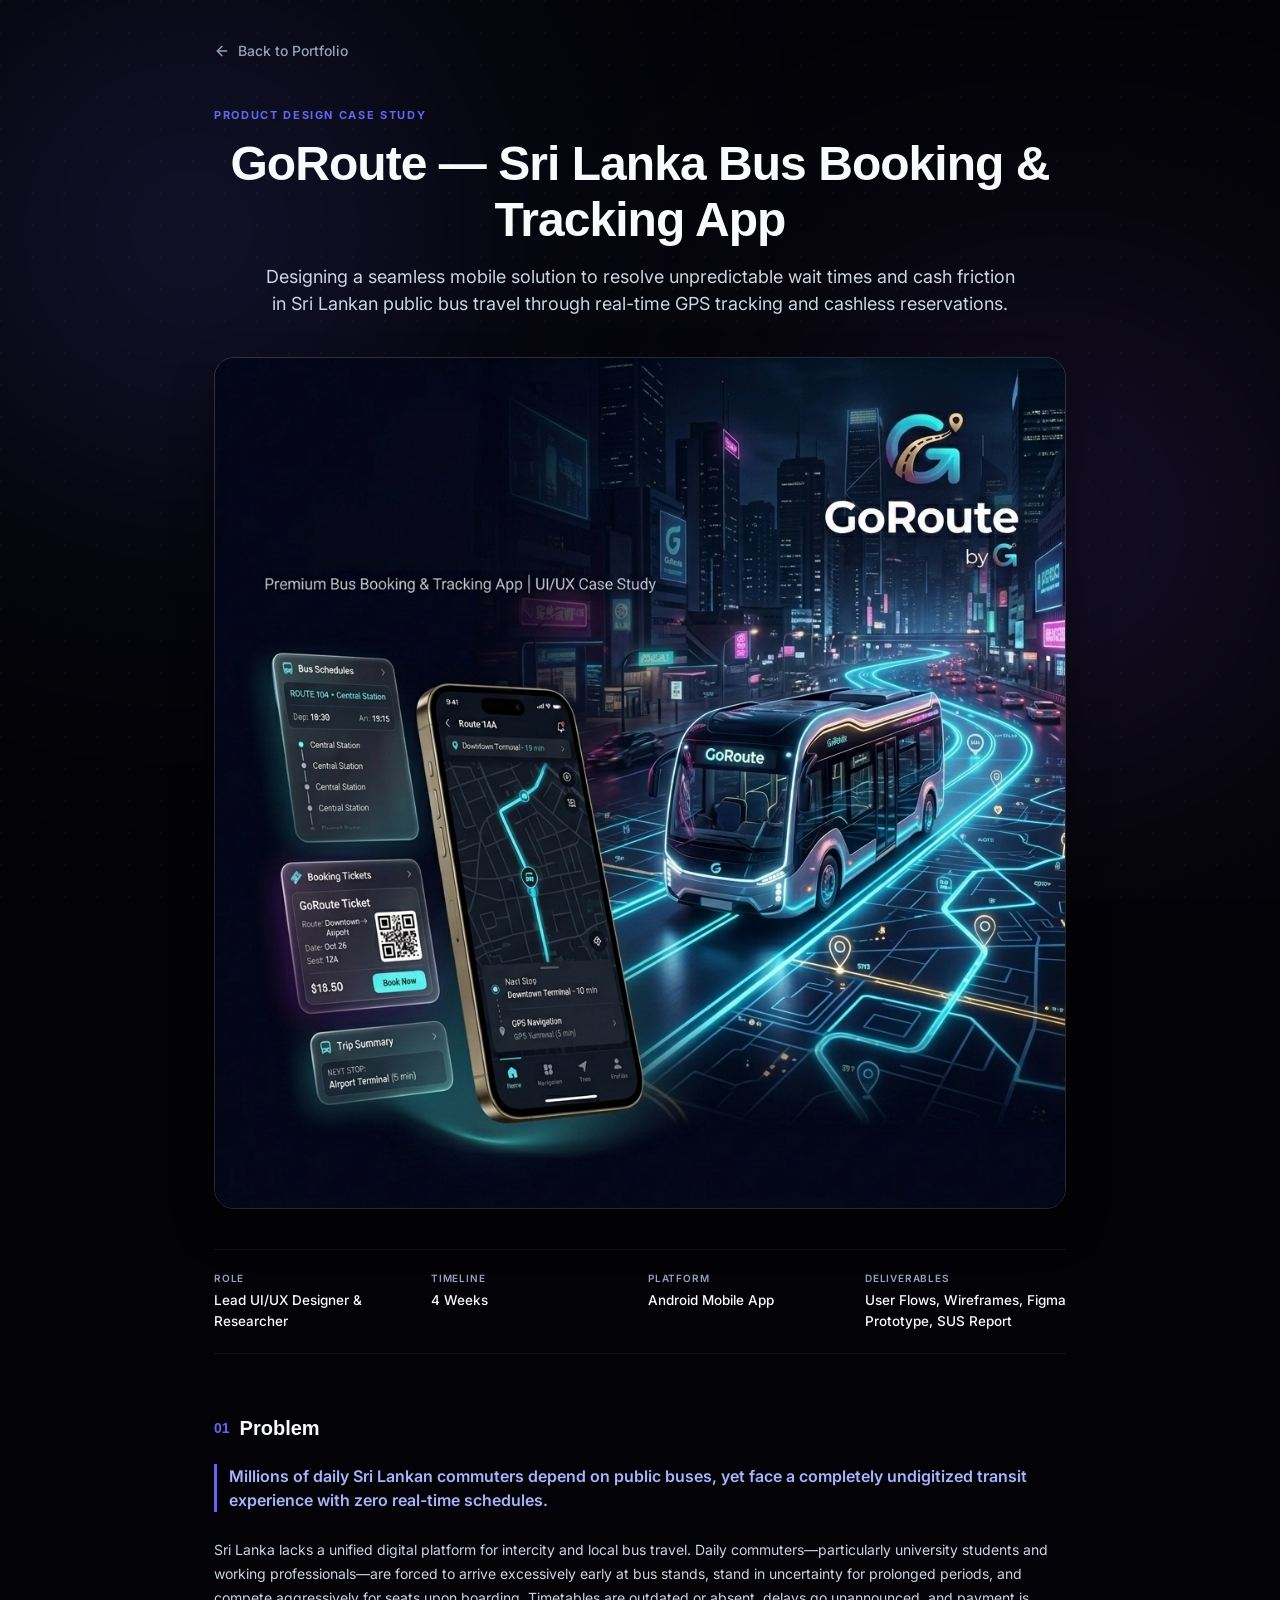
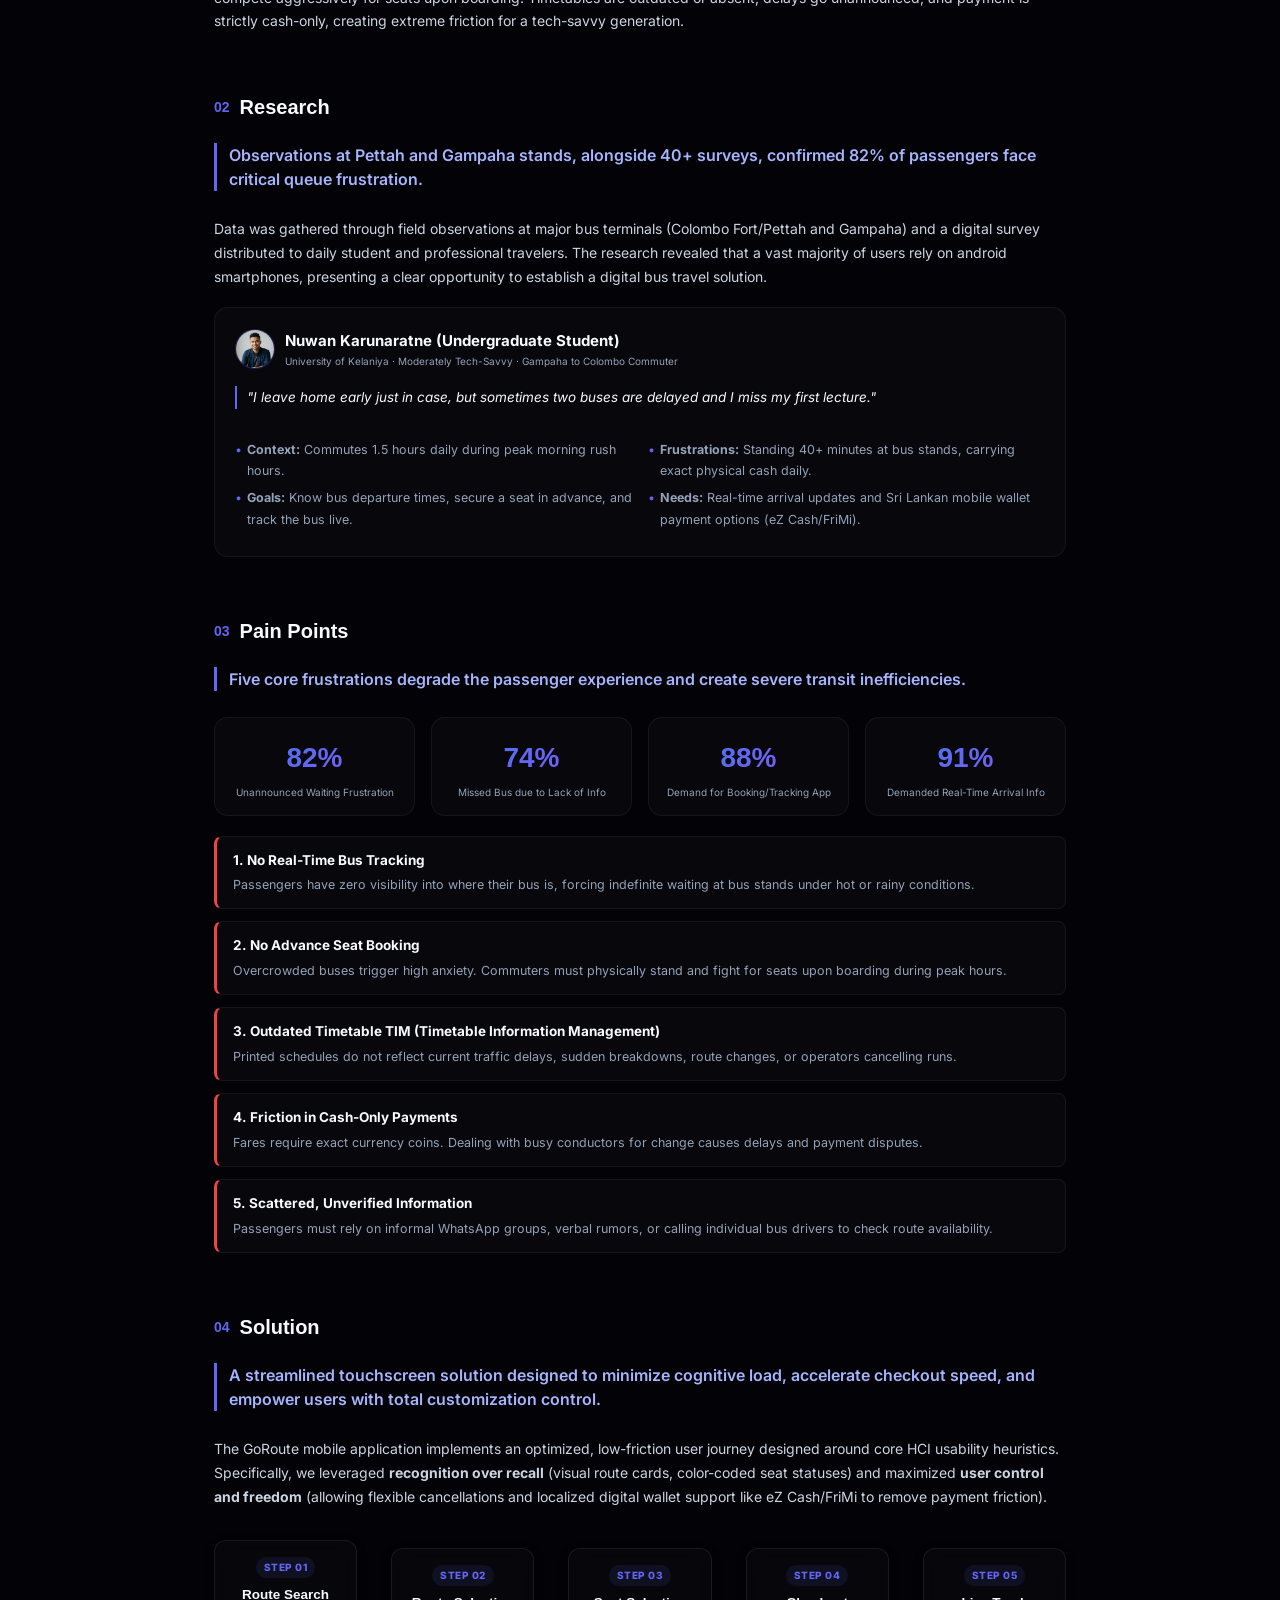
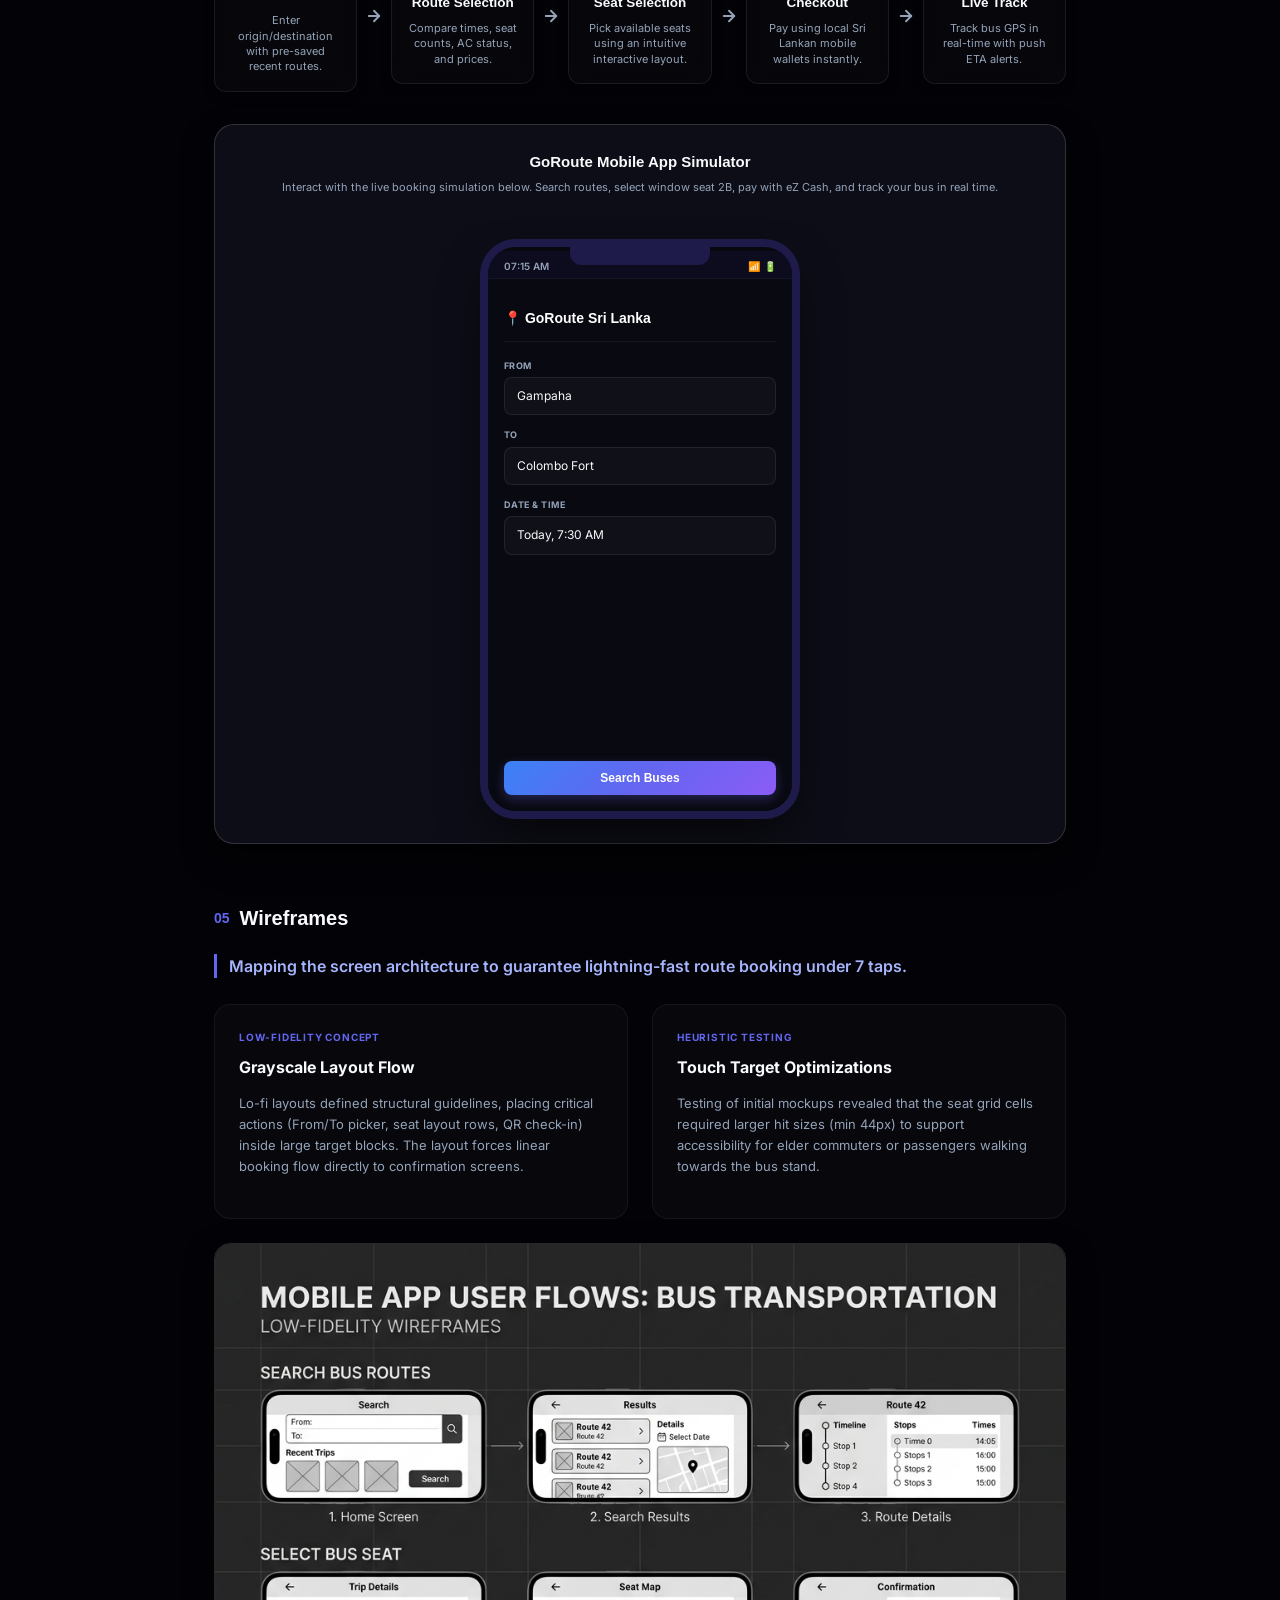
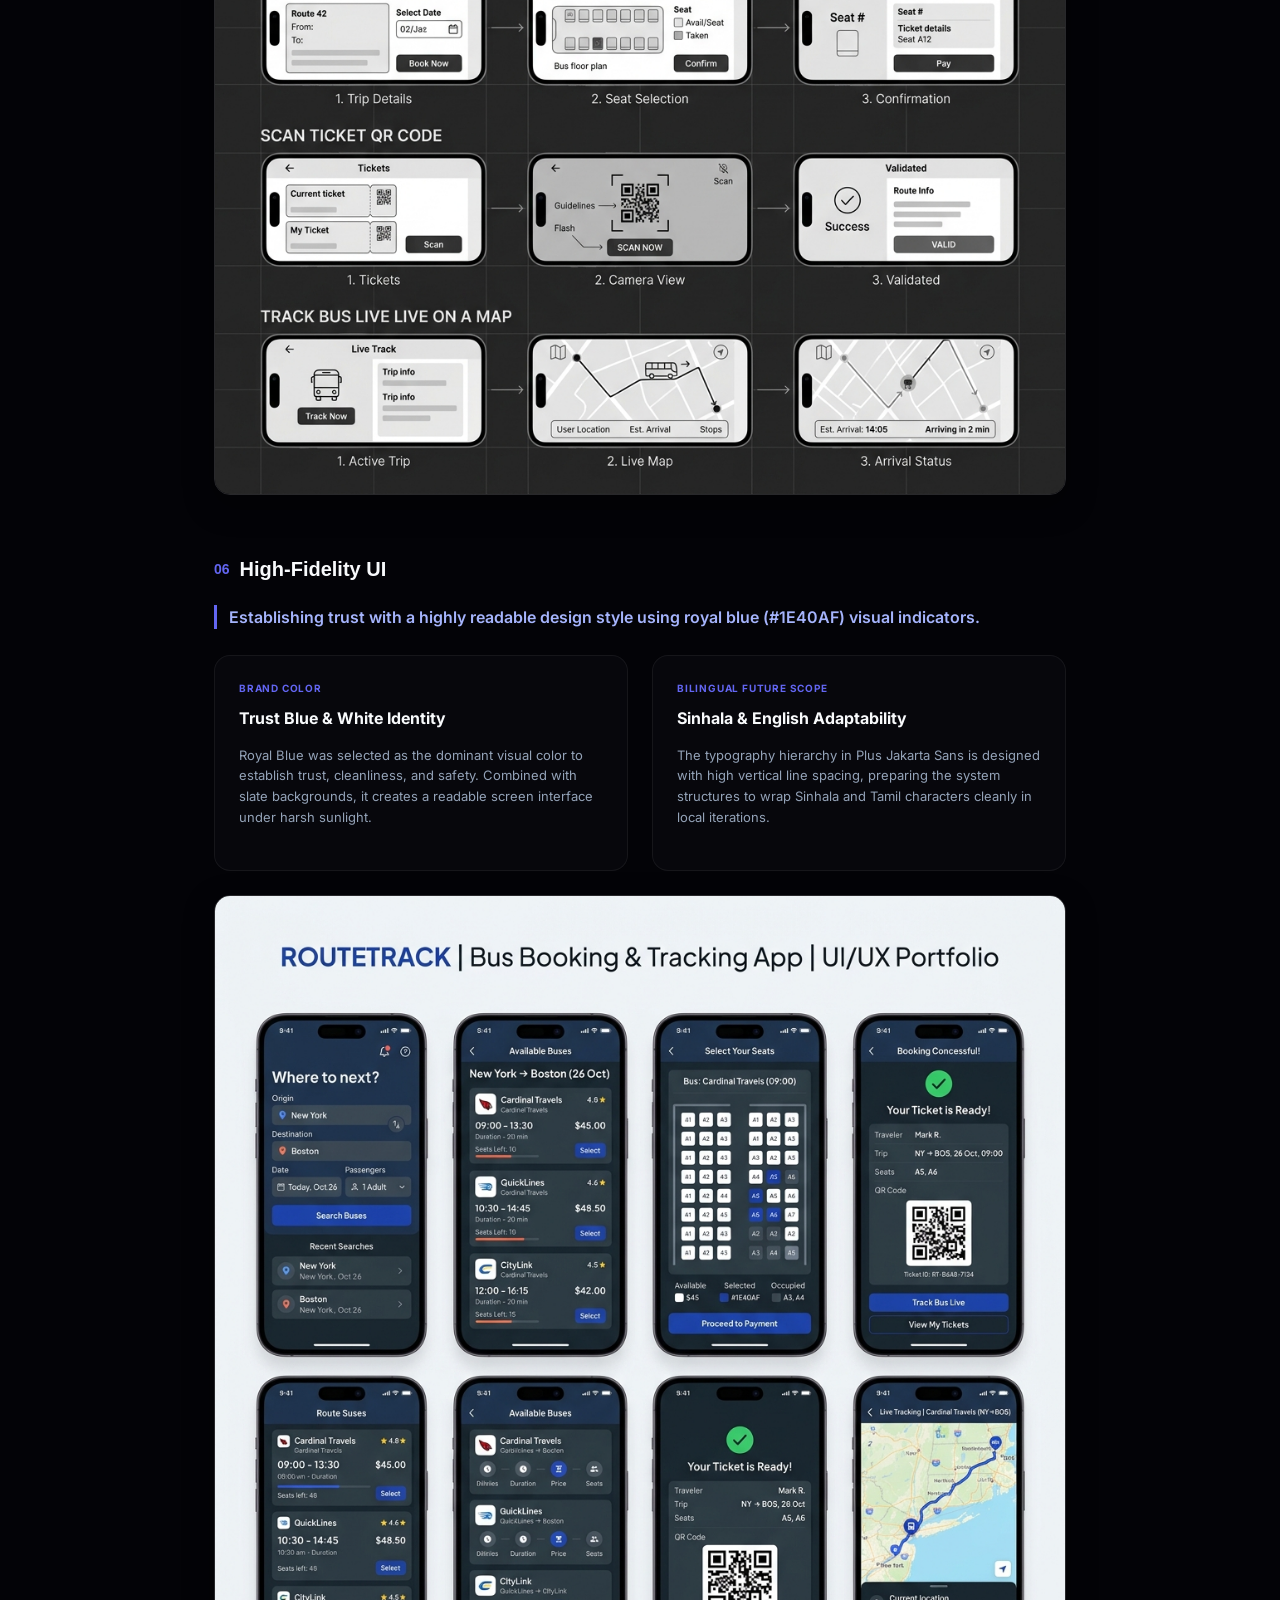
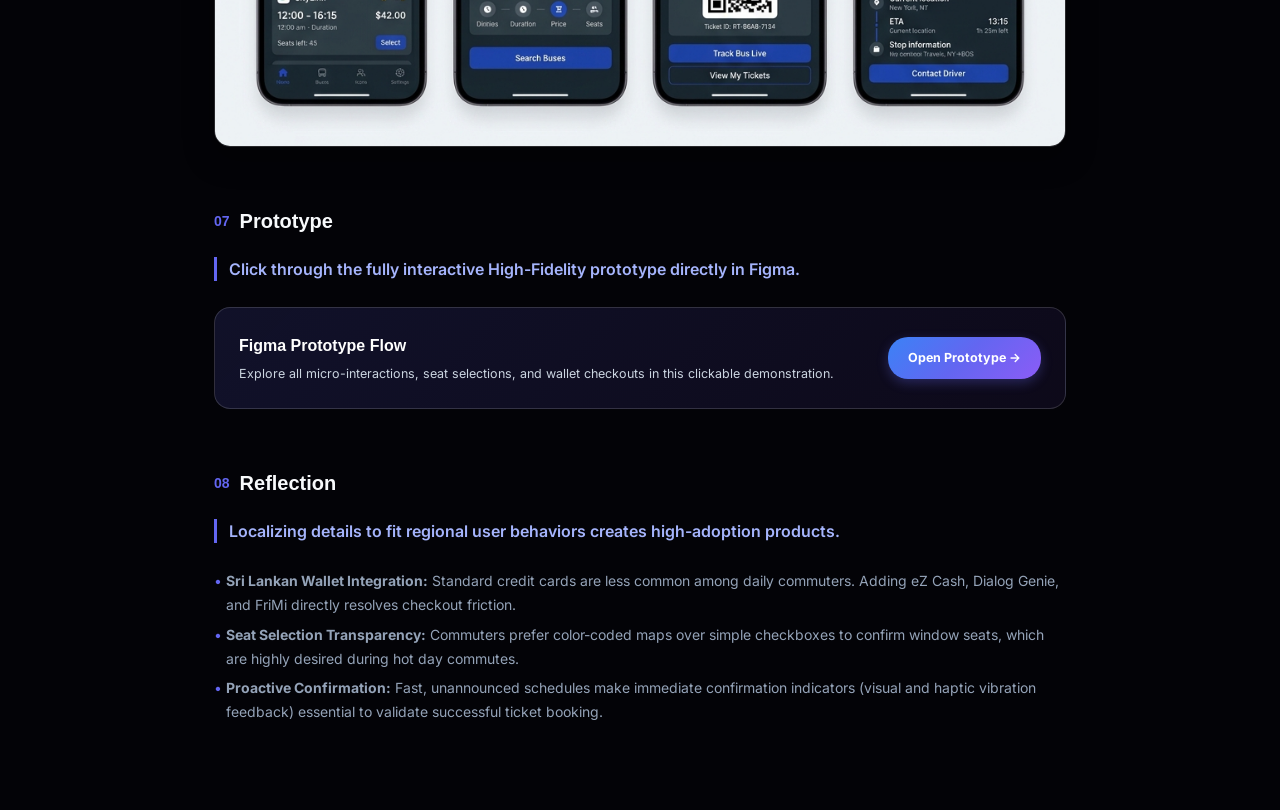
==== case_study3.html @ 1ec14fe6 "Initial commit" ====
<!DOCTYPE html>
<html lang="en">

<head>
    <meta charset="UTF-8" />
    <meta name="viewport" content="width=device-width, initial-scale=1.0" />
    <title>Case Study: GoRoute — Sri Lanka Bus Booking & Tracking App — Rushkha Ramzaan</title>
    <link
        href="https://fonts.googleapis.com/css2?family=Inter:wght@300;400;500;600;700&family=Outfit:wght@300;400;500;600;700;800&display=swap"
        rel="stylesheet" />
    <link rel="stylesheet" href="assets/css/style.css" />
    <style>
        /* Custom styles for Case Study page */
        body {
            padding-top: 40px;
        }

        .case-container {
            max-width: 900px;
            margin: 0 auto;
            padding: 0 24px 80px;
        }

        .back-nav {
            margin-bottom: 40px;
        }

        .btn-back {
            display: inline-flex;
            align-items: center;
            gap: 8px;
            color: var(--text-muted);
            text-decoration: none;
            font-size: 14px;
            font-weight: 500;
            transition: color 0.3s ease;
        }

        .btn-back:hover {
            color: var(--primary-indigo);
        }

        /* Header Section */
        .case-header {
            margin-bottom: 40px;
            text-align: center;
        }

        .case-category {
            font-size: 11px;
            font-weight: 700;
            letter-spacing: 0.15em;
            text-transform: uppercase;
            color: var(--primary-indigo);
            margin-bottom: 12px;
            display: block;
            text-align: left;
        }

        .case-title {
            font-family: 'Plus Jakarta Sans', sans-serif;
            font-size: clamp(32px, 5vw, 48px);
            font-weight: 800;
            line-height: 1.15;
            color: var(--text);
            margin-bottom: 16px;
            letter-spacing: -0.02em;
            text-align: center;
        }

        .case-subtitle {
            font-size: 18px;
            color: var(--text-dim);
            line-height: 1.5;
            max-width: 750px;
            margin: 0 auto 38px;
            text-align: center;
        }

        /* Meta Details Grid */
        .case-meta-grid {
            display: grid;
            grid-template-columns: repeat(auto-fit, minmax(180px, 1fr));
            gap: 16px;
            border-top: 1px solid var(--border);
            border-bottom: 1px solid var(--border);
            padding: 20px 0;
            margin-bottom: 58px;
        }

        .meta-card {
            display: flex;
            flex-direction: column;
            gap: 4px;
        }

        .meta-label {
            font-size: 10px;
            font-weight: 600;
            text-transform: uppercase;
            letter-spacing: 0.08em;
            color: var(--text-muted);
        }

        .meta-val {
            font-size: 13.5px;
            color: var(--text);
            font-weight: 500;
        }

        /* Cover Image Styling */
        .case-cover-container {
            width: 100%;
            border-radius: 20px;
            overflow: hidden;
            border: 1px solid var(--border-bright);
            margin-bottom: 40px;
            box-shadow: 0 20px 40px rgba(0, 0, 0, 0.4);
        }

        .case-cover-img {
            width: 100%;
            height: auto;
            display: block;
            object-fit: cover;
            transition: transform 0.5s var(--ease-smooth);
        }

        .case-cover-container:hover .case-cover-img {
            transform: scale(1.02);
        }

        /* Section Layout */
        .case-section {
            padding: 0;
            margin-top: 58px;
            margin-bottom: 58px;
        }

        .section-title {
            font-family: 'Plus Jakarta Sans', sans-serif;
            font-size: 20px;
            font-weight: 700;
            color: var(--text);
            margin-top: 0;
            margin-bottom: 20px;
            display: flex;
            align-items: center;
            gap: 10px;
        }

        .section-number {
            font-size: 14px;
            color: var(--primary-indigo);
            font-weight: 800;
        }

        .section-headline {
            font-size: 16px;
            font-weight: 600;
            line-height: 1.5;
            color: #a5b4fc;
            margin-bottom: 26px;
            border-left: 3px solid var(--primary-indigo);
            padding-left: 12px;
        }

        .section-content {
            font-size: 14px;
            line-height: 1.7;
            color: var(--text-dim);
        }

        .section-content p {
            margin-bottom: 18px;
        }

        /* Metrics Row */
        .metrics-row {
            display: grid;
            grid-template-columns: repeat(2, 1fr);
            gap: 16px;
            margin: 20px 0;
        }

        @media(min-width: 640px) {
            .metrics-row {
                grid-template-columns: repeat(4, 1fr);
            }
        }

        .metric-card {
            background: var(--surface);
            border: 1px solid var(--border);
            border-radius: 14px;
            padding: 16px;
            text-align: center;
        }

        .metric-number {
            font-family: 'Plus Jakarta Sans', sans-serif;
            font-size: 28px;
            font-weight: 800;
            color: var(--primary-violet);
            margin-bottom: 4px;
            background: var(--accent-gradient);
            -webkit-background-clip: text;
            -webkit-text-fill-color: transparent;
        }

        .metric-label {
            font-size: 10px;
            line-height: 1.3;
            color: var(--text-muted);
        }

        /* Side-by-side columns */
        .grid-2col {
            display: grid;
            grid-template-columns: 1fr;
            gap: 20px;
            margin: 16px 0;
        }

        @media(min-width: 768px) {
            .grid-2col {
                grid-template-columns: 1fr 1fr;
            }
        }

        /* Personas */
        .persona-card {
            background: var(--surface);
            border: 1px solid var(--border);
            border-radius: 14px;
            padding: 20px;
            display: flex;
            flex-direction: column;
            gap: 12px;
        }

        .persona-header {
            display: flex;
            align-items: center;
            gap: 10px;
        }

        .persona-avatar {
            width: 40px;
            height: 40px;
            border-radius: 50%;
            background: rgba(99, 102, 241, 0.1);
            border: 1px solid rgba(99, 102, 241, 0.2);
            display: flex;
            align-items: center;
            justify-content: center;
            font-size: 20px;
            object-fit: cover;
        }

        .persona-name {
            font-size: 15px;
            font-weight: 700;
            color: var(--text);
        }

        .persona-title {
            font-size: 10px;
            color: var(--text-muted);
        }

        .persona-quote {
            font-style: italic;
            font-size: 13.5px;
            color: var(--text);
            border-left: 2px solid var(--primary-indigo);
            padding-left: 10px;
            margin: 4px 0;
        }

        .persona-list {
            list-style-type: none;
            padding-left: 0;
            font-size: 12.5px;
            color: var(--text-muted);
        }

        .persona-list li {
            margin-bottom: 6px;
            position: relative;
            padding-left: 12px;
        }

        .persona-list li::before {
            content: "•";
            position: absolute;
            left: 0;
            color: var(--primary-indigo);
        }

        /* Pain points block */
        .pain-point-list {
            display: flex;
            flex-direction: column;
            gap: 12px;
            margin: 16px 0;
        }

        .pain-point-item {
            background: var(--surface);
            border: 1px solid var(--border);
            border-left: 3px solid #ef4444;
            border-radius: 8px;
            padding: 12px 16px;
            font-size: 13.5px;
        }

        .pain-point-item strong {
            color: var(--text);
            display: block;
            margin-bottom: 2px;
        }

        .pain-point-desc {
            color: var(--text-muted);
            font-size: 12.5px;
        }

        /* User Flow Diagram */
        .user-flow-diagram {
            display: flex;
            align-items: center;
            justify-content: space-between;
            gap: 8px;
            margin: 32px 0;
            flex-wrap: nowrap;
        }

        .flow-step-card {
            flex: 1;
            min-width: 100px;
            background: rgba(255, 255, 255, 0.02);
            backdrop-filter: blur(12px);
            -webkit-backdrop-filter: blur(12px);
            border: 1px solid rgba(255, 255, 255, 0.08);
            border-radius: 12px;
            padding: 16px;
            text-align: center;
            position: relative;
            transition: all 0.3s var(--ease-smooth);
            display: flex;
            flex-direction: column;
            align-items: center;
            gap: 6px;
            box-shadow: 0 4px 12px rgba(0, 0, 0, 0.2);
        }

        .flow-step-card:hover {
            transform: translateY(-2px);
            background: rgba(255, 255, 255, 0.05);
            border-color: rgba(99, 102, 241, 0.5);
            box-shadow: 0 8px 24px rgba(99, 102, 241, 0.15);
        }

        .flow-step-num {
            font-size: 10px;
            font-weight: 800;
            color: var(--primary-indigo);
            background: rgba(99, 102, 241, 0.1);
            padding: 2px 8px;
            border-radius: 20px;
            text-transform: uppercase;
            letter-spacing: 0.05em;
        }

        .flow-step-name {
            font-family: 'Plus Jakarta Sans', sans-serif;
            font-size: 13.5px;
            font-weight: 700;
            color: var(--text);
        }

        .flow-step-desc {
            font-size: 11px;
            color: var(--text-muted);
            line-height: 1.4;
        }

        .flow-arrow {
            display: flex;
            align-items: center;
            justify-content: center;
            color: var(--text-muted);
            font-size: 16px;
        }

        @media (max-width: 768px) {
            .user-flow-diagram {
                flex-direction: column;
                align-items: stretch;
                gap: 16px;
            }

            .flow-arrow {
                transform: rotate(90deg);
                margin: 4px 0;
            }
        }

        /* Interactive Smartphone Simulator */
        .sim-container {
            background: var(--surface-solid);
            border: 1px solid var(--border-bright);
            border-radius: 20px;
            padding: 24px 16px;
            margin: 24px 0;
            box-shadow: 0 15px 30px rgba(0, 0, 0, 0.5);
            display: flex;
            flex-direction: column;
            align-items: center;
        }

        .sim-header-desc {
            text-align: center;
            margin-bottom: 24px;
        }

        .sim-header-desc h4 {
            font-family: 'Plus Jakarta Sans', sans-serif;
            font-size: 15px;
            margin-bottom: 4px;
            color: var(--text);
        }

        .sim-header-desc p {
            font-size: 11px;
            color: var(--text-muted);
        }

        .phone-wrapper {
            width: 320px;
            height: 580px;
            background: #08080f;
            border: 8px solid #1e1b4b;
            border-radius: 36px;
            position: relative;
            box-shadow: 0 25px 50px -12px rgba(0, 0, 0, 0.7);
            overflow: hidden;
            display: flex;
            flex-direction: column;
        }

        /* Phone notch */
        .phone-notch {
            position: absolute;
            top: 0;
            left: 50%;
            transform: translateX(-50%);
            width: 140px;
            height: 18px;
            background: #1e1b4b;
            border-bottom-left-radius: 12px;
            border-bottom-right-radius: 12px;
            z-index: 1000;
        }

        /* Phone screen header status bar */
        .phone-status-bar {
            height: 28px;
            background: #0d0c1e;
            padding: 4px 16px 0;
            display: flex;
            justify-content: space-between;
            align-items: center;
            font-size: 10px;
            color: var(--text-muted);
            font-weight: 600;
            z-index: 999;
            user-select: none;
            border-bottom: 1px solid rgba(255, 255, 255, 0.03);
            margin-top: 4px;
        }

        .phone-status-icons {
            display: flex;
            align-items: center;
            gap: 4px;
        }

        /* Phone App Body */
        .phone-body {
            flex-grow: 1;
            display: flex;
            flex-direction: column;
            position: relative;
            background: #090911;
            overflow: hidden;
        }

        /* Screen States */
        .phone-screen-state {
            position: absolute;
            inset: 0;
            display: flex;
            flex-direction: column;
            opacity: 0;
            pointer-events: none;
            transition: opacity 0.3s ease;
            padding: 16px;
        }

        .phone-screen-state.active {
            opacity: 1;
            pointer-events: auto;
        }

        /* App Navbar inside simulator */
        .app-bar {
            display: flex;
            align-items: center;
            gap: 12px;
            margin-bottom: 16px;
            border-bottom: 1px solid rgba(255, 255, 255, 0.05);
            padding-bottom: 10px;
            margin-top: 12px;
        }

        .app-title {
            font-family: 'Plus Jakarta Sans', sans-serif;
            font-size: 14px;
            font-weight: 700;
            color: white;
        }

        .btn-app-back {
            background: transparent;
            border: none;
            color: var(--text-muted);
            cursor: pointer;
            display: flex;
            align-items: center;
            padding: 0;
            font-size: 16px;
        }

        .btn-app-back:hover {
            color: var(--text);
        }

        /* Screen 1: Search Form */
        .search-form {
            display: flex;
            flex-direction: column;
            gap: 12px;
            flex-grow: 1;
        }

        .input-group {
            display: flex;
            flex-direction: column;
            gap: 4px;
        }

        .input-group label {
            font-size: 9px;
            font-weight: 700;
            text-transform: uppercase;
            color: var(--text-muted);
            letter-spacing: 0.05em;
        }

        .sim-input {
            background: rgba(255, 255, 255, 0.03);
            border: 1px solid rgba(255, 255, 255, 0.08);
            border-radius: 8px;
            padding: 8px 12px;
            color: var(--text);
            font-size: 12px;
            cursor: pointer;
            text-align: left;
            user-select: none;
        }

        .sim-input:hover {
            border-color: var(--primary-indigo);
        }

        .btn-sim-primary {
            background: var(--accent-gradient);
            color: white;
            border: none;
            border-radius: 8px;
            padding: 10px;
            font-size: 12px;
            font-weight: 700;
            cursor: pointer;
            text-align: center;
            transition: transform 0.2s;
            margin-top: auto;
            text-decoration: none;
            box-shadow: 0 4px 12px rgba(99, 102, 241, 0.3);
        }

        .btn-sim-primary:active {
            transform: scale(0.98);
        }

        .btn-sim-primary:disabled {
            opacity: 0.5;
            cursor: not-allowed;
            pointer-events: none;
        }

        /* Screen 2: Buses List */
        .bus-list {
            display: flex;
            flex-direction: column;
            gap: 8px;
            overflow-y: auto;
            flex-grow: 1;
        }

        .bus-card {
            background: rgba(255, 255, 255, 0.02);
            border: 1px solid rgba(255, 255, 255, 0.06);
            border-radius: 10px;
            padding: 10px;
            display: flex;
            flex-direction: column;
            gap: 6px;
            cursor: pointer;
            transition: all 0.2s;
            text-align: left;
        }

        .bus-card:hover {
            border-color: rgba(99, 102, 241, 0.3);
            background: rgba(255, 255, 255, 0.04);
        }

        .bus-card-header {
            display: flex;
            justify-content: space-between;
            align-items: center;
        }

        .bus-name {
            font-size: 11px;
            font-weight: 700;
            color: white;
        }

        .bus-badge {
            font-size: 8px;
            background: rgba(59, 130, 246, 0.15);
            color: #60a5fa;
            padding: 2px 6px;
            border-radius: 10px;
            font-weight: 600;
        }

        .bus-card-details {
            display: flex;
            justify-content: space-between;
            font-size: 9.5px;
            color: var(--text-muted);
        }

        .bus-price {
            font-size: 12px;
            font-weight: 800;
            color: var(--primary-indigo);
        }

        /* Screen 3: Seat Map */
        .seat-map-container {
            display: flex;
            flex-direction: column;
            align-items: center;
            gap: 10px;
            overflow-y: auto;
            flex-grow: 1;
        }

        .bus-interior {
            background: rgba(255, 255, 255, 0.01);
            border: 1.5px solid rgba(255, 255, 255, 0.05);
            border-radius: 14px;
            padding: 10px;
            width: 100%;
            max-width: 220px;
            display: flex;
            flex-direction: column;
            gap: 10px;
        }

        .bus-cabin-header {
            display: flex;
            justify-content: space-between;
            align-items: center;
            border-bottom: 1px solid rgba(255, 255, 255, 0.05);
            padding-bottom: 6px;
        }

        .driver-seat {
            font-size: 12px;
            color: var(--text-muted);
        }

        .seating-grid {
            display: grid;
            grid-template-columns: repeat(4, 1fr);
            gap: 6px;
            justify-items: center;
        }

        /* Space between 2nd and 3rd column representing isle */
        .seating-grid>div:nth-child(4n-2) {
            margin-right: 12px;
        }

        .seat {
            width: 28px;
            height: 28px;
            border-radius: 6px;
            background: rgba(255, 255, 255, 0.03);
            border: 1px solid rgba(255, 255, 255, 0.08);
            cursor: pointer;
            display: flex;
            align-items: center;
            justify-content: center;
            font-size: 9px;
            font-weight: 700;
            color: var(--text-muted);
            transition: all 0.2s;
        }

        .seat.taken {
            background: rgba(255, 255, 255, 0.08);
            border-color: transparent;
            color: rgba(255, 255, 255, 0.15);
            cursor: not-allowed;
            pointer-events: none;
        }

        .seat.selected {
            background: var(--primary-indigo);
            border-color: var(--primary-indigo);
            color: white;
            box-shadow: 0 0 8px rgba(99, 102, 241, 0.4);
        }

        .seat-legend {
            display: flex;
            justify-content: center;
            gap: 12px;
            font-size: 8.5px;
            color: var(--text-muted);
            margin-top: 4px;
        }

        .legend-item {
            display: flex;
            align-items: center;
            gap: 4px;
        }

        .legend-dot {
            width: 8px;
            height: 8px;
            border-radius: 2px;
        }

        .selected-seat-badge {
            background: rgba(99, 102, 241, 0.1);
            border: 1px solid rgba(99, 102, 241, 0.2);
            border-radius: 8px;
            padding: 8px;
            width: 100%;
            text-align: center;
            font-size: 11px;
            color: white;
            font-weight: 600;
        }

        /* Screen 4: Payment screen */
        .payment-list {
            display: flex;
            flex-direction: column;
            gap: 8px;
            margin-bottom: 16px;
        }

        .payment-option-card {
            background: rgba(255, 255, 255, 0.02);
            border: 1px solid rgba(255, 255, 255, 0.06);
            border-radius: 8px;
            padding: 10px 12px;
            display: flex;
            align-items: center;
            gap: 10px;
            cursor: pointer;
            transition: all 0.2s;
            text-align: left;
        }

        .payment-option-card:hover {
            border-color: rgba(255, 255, 255, 0.12);
        }

        .payment-option-card.selected {
            border-color: var(--primary-indigo);
            background: rgba(99, 102, 241, 0.05);
        }

        .payment-radio {
            width: 12px;
            height: 12px;
            border-radius: 50%;
            border: 1px solid var(--text-muted);
            display: flex;
            align-items: center;
            justify-content: center;
        }

        .payment-option-card.selected .payment-radio {
            border-color: var(--primary-indigo);
        }

        .payment-radio-inner {
            width: 6px;
            height: 6px;
            border-radius: 50%;
            background: var(--primary-indigo);
            display: none;
        }

        .payment-option-card.selected .payment-radio-inner {
            display: block;
        }

        .payment-logo {
            font-size: 14px;
        }

        .payment-name {
            font-size: 11px;
            font-weight: 600;
            color: white;
        }

        /* Screen 5: Tracking & Ticket Success */
        .success-panel {
            text-align: center;
            display: flex;
            flex-direction: column;
            align-items: center;
            gap: 10px;
            overflow-y: auto;
            flex-grow: 1;
        }

        .success-icon {
            font-size: 20px;
            color: #22c55e;
            background: rgba(34, 197, 94, 0.1);
            width: 40px;
            height: 40px;
            border-radius: 50%;
            display: flex;
            align-items: center;
            justify-content: center;
            margin-top: 4px;
        }

        .ticket-qr {
            width: 90px;
            height: 90px;
            background: white;
            border-radius: 8px;
            display: flex;
            align-items: center;
            justify-content: center;
            font-size: 50px;
            color: #030307;
            box-shadow: 0 4px 12px rgba(0, 0, 0, 0.5);
            margin: 6px 0;
            user-select: none;
        }

        .ticket-details {
            background: rgba(255, 255, 255, 0.02);
            border: 1px solid rgba(255, 255, 255, 0.05);
            border-radius: 8px;
            padding: 8px 12px;
            width: 100%;
            font-size: 9.5px;
            text-align: left;
            display: flex;
            flex-direction: column;
            gap: 4px;
        }

        .ticket-row {
            display: flex;
            justify-content: space-between;
        }

        /* Tracking Screen state overlay/details */
        .live-tracking-box {
            display: flex;
            flex-direction: column;
            flex-grow: 1;
            height: 100%;
        }

        .sim-map-viewport {
            flex-grow: 1;
            background: #111122;
            border-radius: 10px;
            overflow: hidden;
            position: relative;
            border: 1.5px solid rgba(255, 255, 255, 0.05);
            height: 220px;
        }

        .sim-map-grid {
            position: absolute;
            inset: 0;
            background-image:
                linear-gradient(rgba(255, 255, 255, 0.02) 1px, transparent 0),
                linear-gradient(90deg, rgba(255, 255, 255, 0.02) 1px, transparent 0);
            background-size: 16px 16px;
        }

        /* Map routes */
        .sim-map-route {
            position: absolute;
            top: 55%;
            left: 20%;
            width: 60%;
            height: 4px;
            background: rgba(255, 255, 255, 0.15);
            border-radius: 2px;
        }

        .sim-map-route-active {
            position: absolute;
            top: 55%;
            left: 20%;
            width: 0%;
            height: 4px;
            background: var(--primary-blue);
            box-shadow: 0 0 6px var(--primary-blue);
            border-radius: 2px;
        }

        .sim-map-route-active.animate {
            width: 45%;
            transition: width 4s linear;
        }

        .sim-map-pin {
            position: absolute;
            width: 8px;
            height: 8px;
            border-radius: 50%;
            transform: translate(-50%, -50%);
        }

        .sim-map-pin.start {
            top: 55%;
            left: 20%;
            background: #ef4444;
            box-shadow: 0 0 6px #ef4444;
        }

        .sim-map-pin.end {
            top: 55%;
            left: 80%;
            background: #22c55e;
            box-shadow: 0 0 6px #22c55e;
        }

        .sim-map-bus {
            position: absolute;
            top: 55%;
            left: 20%;
            transform: translate(-50%, -85%);
            font-size: 16px;
            z-index: 10;
        }

        .sim-map-bus.animate {
            left: 65%;
            transition: left 4s linear;
        }

        .tracking-hud {
            background: rgba(13, 12, 30, 0.85);
            backdrop-filter: blur(8px);
            border: 1px solid rgba(255, 255, 255, 0.08);
            border-radius: 8px;
            padding: 8px 10px;
            margin-top: 8px;
            display: flex;
            flex-direction: column;
            gap: 2px;
            text-align: left;
        }

        .tracking-hud-title {
            font-size: 8px;
            font-weight: 700;
            color: var(--text-muted);
            text-transform: uppercase;
        }

        .tracking-hud-val {
            font-size: 12.5px;
            font-weight: 800;
            color: white;
            display: flex;
            align-items: center;
            justify-content: space-between;
        }

        .pulse-dot {
            width: 6px;
            height: 6px;
            border-radius: 50%;
            background: #ef4444;
            animation: pulse-glow 1.5s infinite;
        }

        @keyframes pulse-glow {
            0% {
                transform: scale(0.9);
                opacity: 0.6;
                box-shadow: 0 0 0 0 rgba(239, 68, 68, 0.5);
            }

            50% {
                transform: scale(1.1);
                opacity: 1;
                box-shadow: 0 0 0 4px rgba(239, 68, 68, 0.2);
            }

            100% {
                transform: scale(0.9);
                opacity: 0.6;
                box-shadow: 0 0 0 0 rgba(239, 68, 68, 0);
            }
        }

        /* Loading Shimmer indicator */
        .shimmer-loader {
            display: flex;
            flex-direction: column;
            gap: 8px;
            margin: auto 0;
            width: 100%;
        }

        .shimmer-block {
            height: 48px;
            background: linear-gradient(90deg, rgba(255, 255, 255, 0.02) 25%, rgba(255, 255, 255, 0.06) 50%, rgba(255, 255, 255, 0.02) 75%);
            background-size: 200% 100%;
            animation: shimmer 1.5s infinite;
            border-radius: 8px;
        }

        @keyframes shimmer {
            0% {
                background-position: 200% 0;
            }

            100% {
                background-position: -200% 0;
            }
        }

        /* Comparison / Wireframe UI layout */
        .design-showcase {
            display: grid;
            grid-template-columns: 1fr;
            gap: 24px;
            margin: 20px 0;
        }

        @media(min-width: 640px) {
            .design-showcase {
                grid-template-columns: 1fr 1fr;
            }
        }

        .showcase-box {
            background: var(--surface);
            border: 1px solid var(--border);
            border-radius: 16px;
            padding: 24px;
        }

        .showcase-tag {
            font-size: 10px;
            font-weight: 700;
            color: var(--primary-indigo);
            text-transform: uppercase;
            letter-spacing: 0.08em;
            margin-bottom: 8px;
            display: block;
        }

        .showcase-heading {
            font-size: 16px;
            font-weight: 700;
            color: var(--text);
            margin-bottom: 12px;
        }

        .showcase-desc {
            font-size: 13px;
            color: var(--text-muted);
            line-height: 1.6;
        }

        /* Figma Prototype Card */
        .prototype-link-card {
            background: linear-gradient(135deg, rgba(99, 102, 241, 0.15) 0%, rgba(139, 92, 246, 0.08) 100%);
            border: 1px solid var(--border-bright);
            border-radius: 16px;
            padding: 24px;
            display: flex;
            align-items: center;
            justify-content: space-between;
            gap: 20px;
            flex-wrap: wrap;
            margin: 24px 0;
        }

        .proto-text-wrap h4 {
            font-family: 'Plus Jakarta Sans', sans-serif;
            font-size: 16px;
            font-weight: 700;
            color: white;
            margin-bottom: 4px;
        }

        .proto-text-wrap p {
            font-size: 12.5px;
            color: var(--text-dim);
            margin: 0;
        }

        .btn-proto-link {
            background: var(--accent-gradient);
            color: white;
            text-decoration: none;
            padding: 10px 20px;
            border-radius: 20px;
            font-size: 12.5px;
            font-weight: 700;
            box-shadow: 0 4px 12px rgba(99, 102, 241, 0.3);
            transition: all 0.3s ease;
        }

        .btn-proto-link:hover {
            transform: translateY(-2px);
            box-shadow: 0 6px 18px rgba(99, 102, 241, 0.45);
        }
    </style>
</head>

<body>

    <!-- AMBIENT BACKGROUND ORBS -->
    <div class="ambient-orbs-container">
        <div class="ambient-orb orb-indigo"></div>
        <div class="ambient-orb orb-purple"></div>
    </div>

    <div class="case-container">

        <!-- Back Navigation -->
        <div class="back-nav">
            <a href="index.html#work" class="btn-back">
                <svg width="16" height="16" viewBox="0 0 24 24" fill="none" stroke="currentColor" stroke-width="2"
                    stroke-linecap="round" stroke-linejoin="round">
                    <line x1="19" y1="12" x2="5" y2="12"></line>
                    <polyline points="12 19 5 12 12 5"></polyline>
                </svg>
                Back to Portfolio
            </a>
        </div>

        <!-- Case Study Header -->
        <header class="case-header">
            <span class="case-category">Product Design Case Study</span>
            <h1 class="case-title">GoRoute — Sri Lanka Bus Booking & Tracking App</h1>
            <p class="case-subtitle">Designing a seamless mobile solution to resolve unpredictable wait times and cash
                friction in Sri Lankan public bus travel through real-time GPS tracking and cashless reservations.</p>
        </header>

        <!-- Case Study Cover Image -->
        <div class="case-cover-container">
            <img src="assets/images/goroute_cover.png" alt="GoRoute App Cover" class="case-cover-img" />
        </div>

        <!-- Meta Details Grid -->
        <div class="case-meta-grid">
            <div class="meta-card">
                <span class="meta-label">Role</span>
                <span class="meta-val">Lead UI/UX Designer & Researcher</span>
            </div>
            <div class="meta-card">
                <span class="meta-label">Timeline</span>
                <span class="meta-val">4 Weeks</span>
            </div>
            <div class="meta-card">
                <span class="meta-label">Platform</span>
                <span class="meta-val">Android Mobile App</span>
            </div>
            <div class="meta-card">
                <span class="meta-label">Deliverables</span>
                <span class="meta-val">User Flows, Wireframes, Figma Prototype, SUS Report</span>
            </div>
        </div>

        <!-- 1. Problem -->
        <section class="case-section">
            <h2 class="section-title"><span class="section-number">01</span> Problem</h2>
            <div class="section-headline">
                Millions of daily Sri Lankan commuters depend on public buses, yet face a completely undigitized transit
                experience with zero real-time schedules.
            </div>
            <div class="section-content">
                <p>Sri Lanka lacks a unified digital platform for intercity and local bus travel. Daily
                    commuters—particularly university students and working professionals—are forced to arrive
                    excessively early at bus stands, stand in uncertainty for prolonged periods, and compete
                    aggressively for seats upon boarding. Timetables are outdated or absent, delays go unannounced, and
                    payment is strictly cash-only, creating extreme friction for a tech-savvy generation.</p>
            </div>
        </section>

        <!-- 2. Research -->
        <section class="case-section">
            <h2 class="section-title"><span class="section-number">02</span> Research</h2>
            <div class="section-headline">
                Observations at Pettah and Gampaha stands, alongside 40+ surveys, confirmed 82% of passengers face
                critical queue frustration.
            </div>
            <div class="section-content">
                <p>Data was gathered through field observations at major bus terminals (Colombo Fort/Pettah and Gampaha)
                    and a digital survey distributed to daily student and professional travelers. The research revealed
                    that a vast majority of users rely on android smartphones, presenting a clear opportunity to
                    establish a digital bus travel solution.</p>

                <div class="grid-2col">
                    <!-- Persona Nuwan -->
                    <div class="persona-card" style="grid-column: 1 / -1;">
                        <div class="persona-header">
                            <img src="assets/images/persona_nuwan.png" alt="Nuwan Karunaratne" class="persona-avatar" />
                            <div>
                                <div class="persona-name">Nuwan Karunaratne (Undergraduate Student)</div>
                                <div class="persona-title">University of Kelaniya · Moderately Tech-Savvy · Gampaha to
                                    Colombo Commuter</div>
                            </div>
                        </div>
                        <p class="persona-quote">"I leave home early just in case, but sometimes two buses are delayed
                            and I miss my first lecture."</p>
                        <div class="grid-2col" style="margin: 0; gap: 16px;">
                            <ul class="persona-list">
                                <li><strong>Context:</strong> Commutes 1.5 hours daily during peak morning rush hours.
                                </li>
                                <li><strong>Goals:</strong> Know bus departure times, secure a seat in advance, and
                                    track the bus live.</li>
                            </ul>
                            <ul class="persona-list">
                                <li><strong>Frustrations:</strong> Standing 40+ minutes at bus stands, carrying exact
                                    physical cash daily.</li>
                                <li><strong>Needs:</strong> Real-time arrival updates and Sri Lankan mobile wallet
                                    payment options (eZ Cash/FriMi).</li>
                            </ul>
                        </div>
                    </div>
                </div>
            </div>
        </section>

        <!-- 3. Pain Points -->
        <section class="case-section">
            <h2 class="section-title"><span class="section-number">03</span> Pain Points</h2>
            <div class="section-headline">
                Five core frustrations degrade the passenger experience and create severe transit inefficiencies.
            </div>
            <div class="section-content">
                <!-- Metrics Row -->
                <div class="metrics-row">
                    <div class="metric-card">
                        <div class="metric-number">82%</div>
                        <div class="metric-label">Unannounced Waiting Frustration</div>
                    </div>
                    <div class="metric-card">
                        <div class="metric-number">74%</div>
                        <div class="metric-label">Missed Bus due to Lack of Info</div>
                    </div>
                    <div class="metric-card">
                        <div class="metric-number">88%</div>
                        <div class="metric-label">Demand for Booking/Tracking App</div>
                    </div>
                    <div class="metric-card">
                        <div class="metric-number">91%</div>
                        <div class="metric-label">Demanded Real-Time Arrival Info</div>
                    </div>
                </div>

                <div class="pain-point-list">
                    <div class="pain-point-item">
                        <strong>1. No Real-Time Bus Tracking</strong>
                        <span class="pain-point-desc">Passengers have zero visibility into where their bus is, forcing
                            indefinite waiting at bus stands under hot or rainy conditions.</span>
                    </div>
                    <div class="pain-point-item">
                        <strong>2. No Advance Seat Booking</strong>
                        <span class="pain-point-desc">Overcrowded buses trigger high anxiety. Commuters must physically
                            stand and fight for seats upon boarding during peak hours.</span>
                    </div>
                    <div class="pain-point-item">
                        <strong>3. Outdated Timetable TIM (Timetable Information Management)</strong>
                        <span class="pain-point-desc">Printed schedules do not reflect current traffic delays, sudden
                            breakdowns, route changes, or operators cancelling runs.</span>
                    </div>
                    <div class="pain-point-item">
                        <strong>4. Friction in Cash-Only Payments</strong>
                        <span class="pain-point-desc">Fares require exact currency coins. Dealing with busy conductors
                            for change causes delays and payment disputes.</span>
                    </div>
                    <div class="pain-point-item">
                        <strong>5. Scattered, Unverified Information</strong>
                        <span class="pain-point-desc">Passengers must rely on informal WhatsApp groups, verbal rumors,
                            or calling individual bus drivers to check route availability.</span>
                    </div>
                </div>
            </div>
        </section>

        <!-- 4. Solution -->
        <section class="case-section">
            <h2 class="section-title"><span class="section-number">04</span> Solution</h2>
            <div class="section-headline">
                A streamlined touchscreen solution designed to minimize cognitive load, accelerate checkout speed, and
                empower users with total customization control.
            </div>
            <div class="section-content">
                <p>The GoRoute mobile application implements an optimized, low-friction user journey designed around
                    core HCI usability heuristics. Specifically, we leveraged <strong>recognition over recall</strong>
                    (visual route cards, color-coded seat statuses) and maximized <strong>user control and
                        freedom</strong> (allowing flexible cancellations and localized digital wallet support like eZ
                    Cash/FriMi to remove payment friction).</p>

                <!-- 5-Step Visual User Flow -->
                <div class="user-flow-diagram">
                    <div class="flow-step-card">
                        <span class="flow-step-num">Step 01</span>
                        <div class="flow-step-name">Route Search</div>
                        <span class="flow-step-desc">Enter origin/destination with pre-saved recent routes.</span>
                    </div>
                    <div class="flow-arrow">
                        <svg width="18" height="18" viewBox="0 0 24 24" fill="none" stroke="currentColor"
                            stroke-width="2.5" stroke-linecap="round" stroke-linejoin="round">
                            <line x1="5" y1="12" x2="19" y2="12"></line>
                            <polyline points="12 5 19 12 12 19"></polyline>
                        </svg>
                    </div>
                    <div class="flow-step-card">
                        <span class="flow-step-num">Step 02</span>
                        <div class="flow-step-name">Route Selection</div>
                        <span class="flow-step-desc">Compare times, seat counts, AC status, and prices.</span>
                    </div>
                    <div class="flow-arrow">
                        <svg width="18" height="18" viewBox="0 0 24 24" fill="none" stroke="currentColor"
                            stroke-width="2.5" stroke-linecap="round" stroke-linejoin="round">
                            <line x1="5" y1="12" x2="19" y2="12"></line>
                            <polyline points="12 5 19 12 12 19"></polyline>
                        </svg>
                    </div>
                    <div class="flow-step-card">
                        <span class="flow-step-num">Step 03</span>
                        <div class="flow-step-name">Seat Selection</div>
                        <span class="flow-step-desc">Pick available seats using an intuitive interactive layout.</span>
                    </div>
                    <div class="flow-arrow">
                        <svg width="18" height="18" viewBox="0 0 24 24" fill="none" stroke="currentColor"
                            stroke-width="2.5" stroke-linecap="round" stroke-linejoin="round">
                            <line x1="5" y1="12" x2="19" y2="12"></line>
                            <polyline points="12 5 19 12 12 19"></polyline>
                        </svg>
                    </div>
                    <div class="flow-step-card">
                        <span class="flow-step-num">Step 04</span>
                        <div class="flow-step-name">Checkout</div>
                        <span class="flow-step-desc">Pay using local Sri Lankan mobile wallets instantly.</span>
                    </div>
                    <div class="flow-arrow">
                        <svg width="18" height="18" viewBox="0 0 24 24" fill="none" stroke="currentColor"
                            stroke-width="2.5" stroke-linecap="round" stroke-linejoin="round">
                            <line x1="5" y1="12" x2="19" y2="12"></line>
                            <polyline points="12 5 19 12 12 19"></polyline>
                        </svg>
                    </div>
                    <div class="flow-step-card">
                        <span class="flow-step-num">Step 05</span>
                        <div class="flow-step-name">Live Track</div>
                        <span class="flow-step-desc">Track bus GPS in real-time with push ETA alerts.</span>
                    </div>
                </div>

                <!-- Interactive Phone Simulator -->
                <div class="sim-container">
                    <div class="sim-header-desc">
                        <h4>GoRoute Mobile App Simulator</h4>
                        <p>Interact with the live booking simulation below. Search routes, select window seat 2B, pay
                            with eZ Cash, and track your bus in real time.</p>
                    </div>

                    <div class="phone-wrapper">
                        <div class="phone-notch"></div>
                        <div class="phone-status-bar">
                            <span id="phone-clock">07:15 AM</span>
                            <div class="phone-status-icons">
                                <span>📶</span>
                                <span>🔋</span>
                            </div>
                        </div>
                        <div class="phone-body">
                            <!-- Screen 1: Search Form -->
                            <div class="phone-screen-state active" id="scr-search">
                                <div class="app-bar">
                                    <span class="app-title">📍 GoRoute Sri Lanka</span>
                                </div>
                                <div class="search-form">
                                    <div class="input-group">
                                        <label>From</label>
                                        <div class="sim-input">Gampaha</div>
                                    </div>
                                    <div class="input-group">
                                        <label>To</label>
                                        <div class="sim-input">Colombo Fort</div>
                                    </div>
                                    <div class="input-group">
                                        <label>Date &amp; Time</label>
                                        <div class="sim-input">Today, 7:30 AM</div>
                                    </div>
                                    <button class="btn-sim-primary" onclick="startSearch()">Search Buses</button>
                                </div>
                            </div>

                            <!-- Shimmer Loading State -->
                            <div class="phone-screen-state" id="scr-loading">
                                <div class="app-bar">
                                    <span class="app-title">Searching Routes...</span>
                                </div>
                                <div class="shimmer-loader">
                                    <div class="shimmer-block"></div>
                                    <div class="shimmer-block"></div>
                                    <div class="shimmer-block"></div>
                                </div>
                            </div>

                            <!-- Screen 2: Buses List -->
                            <div class="phone-screen-state" id="scr-buses">
                                <div class="app-bar">
                                    <button class="btn-app-back" onclick="switchScreen('scr-search')">←</button>
                                    <span class="app-title">Select Bus</span>
                                </div>
                                <div class="bus-list">
                                    <div class="bus-card" onclick="selectBus('CTB Express - AC', 350)">
                                        <div class="bus-card-header">
                                            <span class="bus-name">CTB Express</span>
                                            <span class="bus-badge">AC</span>
                                        </div>
                                        <div class="bus-card-details">
                                            <span>Departs: 7:35 AM</span>
                                            <span>45 Seats Avail</span>
                                        </div>
                                        <div class="bus-card-header">
                                            <span style="font-size:9px;color:var(--text-muted)">Duration: 1.5 hrs</span>
                                            <span class="bus-price">Rs. 350</span>
                                        </div>
                                    </div>
                                    <div class="bus-card" style="opacity:0.6; cursor:not-allowed">
                                        <div class="bus-card-header">
                                            <span class="bus-name">Normal CTB - Non AC</span>
                                            <span class="bus-badge"
                                                style="background:rgba(255,255,255,0.05);color:var(--text-muted)">Regular</span>
                                        </div>
                                        <div class="bus-card-details">
                                            <span>Departs: 7:45 AM</span>
                                            <span>20 Seats Avail</span>
                                        </div>
                                        <div class="bus-card-header">
                                            <span style="font-size:9px;color:var(--text-muted)">Duration: 2.0 hrs</span>
                                            <span class="bus-price" style="color:var(--text-muted)">Rs. 180</span>
                                        </div>
                                    </div>
                                </div>
                            </div>

                            <!-- Screen 3: Seat Selection -->
                            <div class="phone-screen-state" id="scr-seats">
                                <div class="app-bar">
                                    <button class="btn-app-back" onclick="switchScreen('scr-buses')">←</button>
                                    <span class="app-title">Choose Seat</span>
                                </div>
                                <div class="seat-map-container">
                                    <div class="bus-interior">
                                        <div class="bus-cabin-header">
                                            <span style="font-size:9px;color:var(--text-muted)">Front</span>
                                            <span class="driver-seat">🎡</span>
                                        </div>
                                        <div class="seating-grid">
                                            <!-- Row 1 -->
                                            <div class="seat taken">1A</div>
                                            <div class="seat taken">1B</div>
                                            <div class="seat taken">1C</div>
                                            <div class="seat taken">1D</div>
                                            <!-- Row 2 -->
                                            <div class="seat taken">2A</div>
                                            <div class="seat" id="seat-2B" onclick="selectSeat('2B')">2B</div>
                                            <div class="seat">2C</div>
                                            <div class="seat">2D</div>
                                            <!-- Row 3 -->
                                            <div class="seat">3A</div>
                                            <div class="seat">3B</div>
                                            <div class="seat taken">3C</div>
                                            <div class="seat">3D</div>
                                            <!-- Row 4 -->
                                            <div class="seat">4A</div>
                                            <div class="seat">4B</div>
                                            <div class="seat">4C</div>
                                            <div class="seat">4D</div>
                                        </div>
                                    </div>
                                    <div class="seat-legend">
                                        <div class="legend-item"><span class="legend-dot"
                                                style="background:rgba(255,255,255,0.08)"></span>Taken</div>
                                        <div class="legend-item"><span class="legend-dot"
                                                style="background:rgba(255,255,255,0.03);border:1px solid rgba(255,255,255,0.08)"></span>Available
                                        </div>
                                        <div class="legend-item"><span class="legend-dot"
                                                style="background:var(--primary-indigo)"></span>Selected</div>
                                    </div>
                                    <div class="selected-seat-badge" id="seat-badge">
                                        Seat 2B Selected - Rs. 350
                                    </div>
                                    <button class="btn-sim-primary" id="btn-seats-proceed" disabled
                                        onclick="proceedToPayment()">Confirm Seat</button>
                                </div>
                            </div>

                            <!-- Screen 4: Checkout & Payment -->
                            <div class="phone-screen-state" id="scr-checkout">
                                <div class="app-bar">
                                    <button class="btn-app-back" onclick="switchScreen('scr-seats')">←</button>
                                    <span class="app-title">Checkout</span>
                                </div>
                                <div style="display:flex;flex-direction:column;flex-grow:1;gap:12px;text-align:left;">
                                    <div class="ticket-details">
                                        <div class="ticket-row"><strong>Route:</strong> <span>Gampaha → Colombo
                                                Fort</span></div>
                                        <div class="ticket-row"><strong>Bus:</strong> <span id="checkout-bus-name">CTB
                                                Express</span></div>
                                        <div class="ticket-row"><strong>Seat:</strong> <span
                                                id="checkout-seat-no">2B</span></div>
                                        <div class="ticket-row"><strong>Fare:</strong> <strong
                                                style="color:var(--primary-indigo)" id="checkout-fare">Rs. 350</strong>
                                        </div>
                                    </div>
                                    <span
                                        style="font-size:9.5px;font-weight:700;text-transform:uppercase;color:var(--text-muted);display:block;margin-top:4px">Select
                                        Local Payment Wallet</span>
                                    <div class="payment-list">
                                        <div class="payment-option-card selected" onclick="selectPayment('ezcash')">
                                            <div class="payment-radio">
                                                <div class="payment-radio-inner"></div>
                                            </div>
                                            <span class="payment-logo">📱</span>
                                            <span class="payment-name">eZ Cash (Dialog)</span>
                                        </div>
                                        <div class="payment-option-card" onclick="selectPayment('frimi')">
                                            <div class="payment-radio">
                                                <div class="payment-radio-inner"></div>
                                            </div>
                                            <span class="payment-logo">💳</span>
                                            <span class="payment-name">FriMi (Nations Trust)</span>
                                        </div>
                                        <div class="payment-option-card" onclick="selectPayment('card')">
                                            <div class="payment-radio">
                                                <div class="payment-radio-inner"></div>
                                            </div>
                                            <span class="payment-logo">🏦</span>
                                            <span class="payment-name">Visa / Mastercard / LANKAPAY</span>
                                        </div>
                                    </div>
                                    <button class="btn-sim-primary" onclick="payNow()">Confirm &amp; Pay Rs.
                                        350</button>
                                </div>
                            </div>

                            <!-- Screen 5: Ticket Success -->
                            <div class="phone-screen-state" id="scr-success">
                                <div class="app-bar">
                                    <span class="app-title">Booking Successful</span>
                                </div>
                                <div class="success-panel">
                                    <div class="success-icon">✓</div>
                                    <div class="ticket-qr">🎟️</div>
                                    <div style="font-size:12px;font-weight:700;color:white;margin:4px 0;">Seat 2B
                                        Confirmed</div>
                                    <div class="ticket-details">
                                        <div class="ticket-row"><span>Booking Ref:</span><strong>GR-17902</strong></div>
                                        <div class="ticket-row"><span>Route:</span><span>Gampaha → Colombo</span></div>
                                        <div class="ticket-row"><span>Departure:</span><span>Today, 07:35 AM</span>
                                        </div>
                                    </div>
                                    <button class="btn-sim-primary" onclick="startTracking()" style="width:100%">Track
                                        Bus Live</button>
                                </div>
                            </div>

                            <!-- Screen 6: Live Map GPS Tracking -->
                            <div class="phone-screen-state" id="scr-tracking">
                                <div class="app-bar">
                                    <span class="app-title">Live Tracking</span>
                                </div>
                                <div class="live-tracking-box">
                                    <div class="sim-map-viewport">
                                        <div class="sim-map-grid"></div>
                                        <div class="sim-map-route"></div>
                                        <div class="sim-map-route-active" id="map-active-line"></div>
                                        <div class="sim-map-pin start"></div>
                                        <div class="sim-map-pin end"></div>
                                        <div class="sim-map-bus" id="map-bus-marker">🚌</div>
                                    </div>
                                    <div class="tracking-hud">
                                        <div class="tracking-hud-title">Bus GPS Tracking Status</div>
                                        <div class="tracking-hud-val">
                                            <span style="font-size:11.5px;color:white">Arriving in <strong
                                                    style="color:var(--primary-blue)" id="countdown-timer">4
                                                    mins</strong></span>
                                            <span class="pulse-dot"></span>
                                        </div>
                                        <span
                                            style="font-size:8.5px;color:var(--text-muted);display:block;margin-top:2px">Express
                                            CTB (Gampaha Corridor) matches Nuwan's timeline.</span>
                                    </div>
                                    <button class="btn-sim-primary" onclick="resetSimulator()"
                                        style="margin-top:auto">New Journey</button>
                                </div>
                            </div>
                        </div>
                    </div>
                </div>
            </div>
        </section>

        <!-- 5. Wireframes -->
        <section class="case-section">
            <h2 class="section-title"><span class="section-number">05</span> Wireframes</h2>
            <div class="section-headline">
                Mapping the screen architecture to guarantee lightning-fast route booking under 7 taps.
            </div>
            <div class="section-content">
                <div class="design-showcase">
                    <div class="showcase-box">
                        <span class="showcase-tag">Low-Fidelity Concept</span>
                        <div class="showcase-heading">Grayscale Layout Flow</div>
                        <p class="showcase-desc">Lo-fi layouts defined structural guidelines, placing critical actions
                            (From/To picker, seat layout rows, QR check-in) inside large target blocks. The layout
                            forces linear booking flow directly to confirmation screens.</p>
                    </div>
                    <div class="showcase-box">
                        <span class="showcase-tag">Heuristic Testing</span>
                        <div class="showcase-heading">Touch Target Optimizations</div>
                        <p class="showcase-desc">Testing of initial mockups revealed that the seat grid cells required
                            larger hit sizes (min 44px) to support accessibility for elder commuters or passengers
                            walking towards the bus stand.</p>
                    </div>
                </div>

                <!-- Wireframe Image Display -->
                <div class="wireframe-gallery-container"
                    style="margin-top: 24px; border-radius: 16px; overflow: hidden; border: 1px solid var(--border-bright); box-shadow: 0 10px 30px rgba(0, 0, 0, 0.4);">
                    <img src="assets/images/goroute_wireframes.png" alt="GoRoute Low-Fidelity Wireframes"
                        style="width: 100%; height: auto; display: block; image-rendering: -webkit-optimize-contrast; image-rendering: crisp-edges;" />
                </div>
            </div>
        </section>

        <!-- 6. High-Fidelity UI -->
        <section class="case-section">
            <h2 class="section-title"><span class="section-number">06</span> High-Fidelity UI</h2>
            <div class="section-headline">
                Establishing trust with a highly readable design style using royal blue (#1E40AF) visual indicators.
            </div>
            <div class="section-content">
                <div class="design-showcase">
                    <div class="showcase-box">
                        <span class="showcase-tag">Brand Color</span>
                        <div class="showcase-heading">Trust Blue &amp; White Identity</div>
                        <p class="showcase-desc">Royal Blue was selected as the dominant visual color to establish
                            trust, cleanliness, and safety. Combined with slate backgrounds, it creates a readable
                            screen interface under harsh sunlight.</p>
                    </div>
                    <div class="showcase-box">
                        <span class="showcase-tag">Bilingual Future Scope</span>
                        <div class="showcase-heading">Sinhala &amp; English Adaptability</div>
                        <p class="showcase-desc">The typography hierarchy in Plus Jakarta Sans is designed with high
                            vertical line spacing, preparing the system structures to wrap Sinhala and Tamil characters
                            cleanly in local iterations.</p>
                    </div>
                </div>

                <!-- High-Fidelity UI Gallery -->
                <div class="hifi-gallery-container"
                    style="margin-top: 24px; border-radius: 16px; overflow: hidden; border: 1px solid var(--border-bright); box-shadow: 0 10px 30px rgba(0, 0, 0, 0.4);">
                    <img src="assets/images/goroute_hifi.png" alt="GoRoute High-Fidelity Screens"
                        style="width: 100%; height: auto; display: block; image-rendering: -webkit-optimize-contrast; image-rendering: crisp-edges;" />
                </div>
            </div>
        </section>

        <!-- 7. Prototype -->
        <section class="case-section">
            <h2 class="section-title"><span class="section-number">07</span> Prototype</h2>
            <div class="section-headline">
                Click through the fully interactive High-Fidelity prototype directly in Figma.
            </div>
            <div class="section-content">
                <div class="prototype-link-card">
                    <div class="proto-text-wrap">
                        <h4>Figma Prototype Flow</h4>
                        <p>Explore all micro-interactions, seat selections, and wallet checkouts in this clickable
                            demonstration.</p>
                    </div>
                    <a href="https://www.figma.com" target="_blank" class="btn-proto-link">Open Prototype →</a>
                </div>
            </div>
        </section>

        <!-- 8. Reflection -->
        <section class="case-section" style="margin-bottom:0">
            <h2 class="section-title"><span class="section-number">08</span> Reflection</h2>
            <div class="section-headline">
                Localizing details to fit regional user behaviors creates high-adoption products.
            </div>
            <div class="section-content">
                <ul class="persona-list" style="font-size:14px;">
                    <li><strong>Sri Lankan Wallet Integration:</strong> Standard credit cards are less common among
                        daily commuters. Adding eZ Cash, Dialog Genie, and FriMi directly resolves checkout friction.
                    </li>
                    <li><strong>Seat Selection Transparency:</strong> Commuters prefer color-coded maps over simple
                        checkboxes to confirm window seats, which are highly desired during hot day commutes.</li>
                    <li><strong>Proactive Confirmation:</strong> Fast, unannounced schedules make immediate confirmation
                        indicators (visual and haptic vibration feedback) essential to validate successful ticket
                        booking.</li>
                </ul>
            </div>
        </section>

    </div>

    <script>
        // Simulator Screen Switcher
        function switchScreen(screenId) {
            const screens = document.querySelectorAll('.phone-screen-state');
            screens.forEach(scr => scr.classList.remove('active'));
            document.getElementById(screenId).classList.add('active');
        }

        // Start Route Search (Screen 1 -> Shimmer -> Screen 2)
        function startSearch() {
            switchScreen('scr-loading');
            setTimeout(() => {
                switchScreen('scr-buses');
            }, 1000);
        }

        // Select Bus (Screen 2 -> Screen 3)
        let selectedBusName = "";
        let selectedBusPrice = 0;
        function selectBus(name, price) {
            selectedBusName = name;
            selectedBusPrice = price;
            document.getElementById('checkout-bus-name').innerText = name;
            document.getElementById('checkout-fare').innerText = "Rs. " + price;
            switchScreen('scr-seats');
        }

        // Select Seat (Screen 3)
        let selectedSeatNum = "";
        function selectSeat(seatId) {
            const seats = document.querySelectorAll('.seat');
            seats.forEach(s => {
                if (!s.classList.contains('taken')) s.classList.remove('selected');
            });

            const selectedSeat = document.getElementById('seat-' + seatId);
            selectedSeat.classList.add('selected');

            selectedSeatNum = seatId;
            document.getElementById('checkout-seat-no').innerText = seatId;

            const badge = document.getElementById('seat-badge');
            badge.innerText = `Seat ${seatId} Selected - Rs. ${selectedBusPrice}`;
            badge.style.display = 'block';

            document.getElementById('btn-seats-proceed').disabled = false;
        }

        // Proceed to Checkout (Screen 3 -> Screen 4)
        function proceedToPayment() {
            switchScreen('scr-checkout');
        }

        // Select Payment Method (Screen 4)
        let selectedWallet = "ezcash";
        function selectPayment(walletId) {
            const cards = document.querySelectorAll('.payment-option-card');
            cards.forEach(c => c.classList.remove('selected'));

            event.currentTarget.classList.add('selected');
            selectedWallet = walletId;
        }

        // Complete Checkout & Payment (Screen 4 -> Screen 5)
        function payNow() {
            switchScreen('scr-success');
        }

        // Start Live Tracking (Screen 5 -> Screen 6 with animations)
        function startTracking() {
            switchScreen('scr-tracking');

            // Trigger GPS Map animations
            setTimeout(() => {
                const mapLine = document.getElementById('map-active-line');
                const busMarker = document.getElementById('map-bus-marker');

                mapLine.classList.add('animate');
                busMarker.classList.add('animate');

                // Countdown timer animation
                let timeRemaining = 4;
                const timerEl = document.getElementById('countdown-timer');

                const countdownInterval = setInterval(() => {
                    if (timeRemaining > 1) {
                        timeRemaining--;
                        timerEl.innerText = timeRemaining + " mins";
                    } else {
                        timerEl.innerText = "Arriving";
                        clearInterval(countdownInterval);
                    }
                }, 1300);
            }, 300);
        }

        // Reset Simulator to Initial State
        function resetSimulator() {
            // Reset variables
            selectedBusName = "";
            selectedBusPrice = 0;
            selectedSeatNum = "";
            selectedWallet = "ezcash";

            // Reset UI
            const seats = document.querySelectorAll('.seat');
            seats.forEach(s => s.classList.remove('selected'));
            document.getElementById('seat-badge').style.display = 'none';
            document.getElementById('btn-seats-proceed').disabled = true;

            const mapLine = document.getElementById('map-active-line');
            const busMarker = document.getElementById('map-bus-marker');
            mapLine.classList.remove('animate');
            busMarker.classList.remove('animate');
            document.getElementById('countdown-timer').innerText = "4 mins";

            // Go to search screen
            switchScreen('scr-search');
        }
    </script>
</body>

</html>
---- assets/css/style.css ----
/* ==========================================================================
   1. DESIGN SYSTEM & ROOT VARIABLES
   ========================================================================== */
@import url('https://fonts.googleapis.com/css2?family=Inter:wght@300;400;500;600;700&family=Outfit:wght@300;400;500;600;700;800&display=swap');

:root {
  /* Color Palette */
  --bg: #030307;
  --surface-rgb: 10, 10, 18;
  --surface: rgba(var(--surface-rgb), 0.6);
  --surface-hover: rgba(20, 20, 35, 0.8);
  --surface-solid: #0d0d17;

  --primary-indigo: #6366f1;
  --primary-blue: #3b82f6;
  --primary-violet: #8b5cf6;

  --accent-gradient: linear-gradient(135deg, var(--primary-blue) 0%, var(--primary-indigo) 50%, var(--primary-violet) 100%);
  --accent-glow: rgba(99, 102, 241, 0.25);
  --border-glow: rgba(99, 102, 241, 0.4);

  --border: rgba(255, 255, 255, 0.06);
  --border-bright: rgba(255, 255, 255, 0.15);

  --text: #f8fafc;
  --text-muted: #94a3b8;
  --text-dim: #cbd5e1;

  --nav-h: 60px;

  /* Easing */
  --ease-smooth: cubic-bezier(0.16, 1, 0.3, 1);
  --transition-fast: 0.2s var(--ease-smooth);
  --transition-normal: 0.4s var(--ease-smooth);
  --transition-slow: 0.8s var(--ease-smooth);
}

/* ==========================================================================
   2. BASE STYLES & RESET
   ========================================================================== */
*,
*::before,
*::after {
  box-sizing: border-box;
  margin: 0;
  padding: 0;
}

html {
  scroll-behavior: smooth;
  scrollbar-width: thin;
  scrollbar-color: var(--primary-indigo) var(--bg);
}

/* Custom Scrollbar */
::-webkit-scrollbar {
  width: 8px;
}

::-webkit-scrollbar-track {
  background: var(--bg);
}

::-webkit-scrollbar-thumb {
  background: rgba(99, 102, 241, 0.3);
  border-radius: 4px;
}

::-webkit-scrollbar-thumb:hover {
  background: var(--primary-indigo);
}

body {
  font-family: 'Inter', sans-serif;
  background: var(--bg);
  color: var(--text);
  overflow-x: hidden;
  line-height: 1.6;
  -webkit-font-smoothing: antialiased;
  position: relative;
}

/* Background Grid Pattern */
body::before {
  content: "";
  position: fixed;
  inset: 0;
  z-index: -2;
  background-image:
    radial-gradient(circle at 1px 1px, rgba(255, 255, 255, 0.03) 1px, transparent 0);
  background-size: 32px 32px;
  pointer-events: none;
}

/* ==========================================================================
   3. AMBIENT BACKGROUND ORBS
   ========================================================================== */
.ambient-orbs-container {
  position: fixed;
  inset: 0;
  z-index: -1;
  overflow: hidden;
  pointer-events: none;
}

.ambient-orb {
  position: absolute;
  border-radius: 50%;
  filter: blur(140px);
  opacity: 0.35;
  mix-blend-mode: screen;
  animation: floatOrb 25s infinite alternate ease-in-out;
}

.orb-indigo {
  width: 50vw;
  height: 50vw;
  background: radial-gradient(circle, var(--primary-indigo) 0%, transparent 70%);
  top: -10%;
  left: -10%;
  animation-duration: 20s;
}

.orb-purple {
  width: 45vw;
  height: 45vw;
  background: radial-gradient(circle, var(--primary-violet) 0%, transparent 70%);
  bottom: 10%;
  right: -5%;
  animation-duration: 28s;
  animation-delay: -5s;
}

.orb-blue {
  width: 35vw;
  height: 35vw;
  background: radial-gradient(circle, var(--primary-blue) 0%, transparent 70%);
  top: 40%;
  left: 30%;
  animation-duration: 24s;
  animation-delay: -10s;
}

@keyframes floatOrb {
  0% {
    transform: translate(0, 0) scale(1) rotate(0deg);
  }

  50% {
    transform: translate(8%, 5%) scale(1.1) rotate(180deg);
  }

  100% {
    transform: translate(-5%, -8%) scale(0.9) rotate(360deg);
  }
}

/* ==========================================================================
   4. FLOATING NAVIGATION
   ========================================================================== */
nav {
  position: fixed;
  top: 20px;
  left: 6vw;
  right: 6vw;
  height: var(--nav-h);
  display: flex;
  align-items: center;
  justify-content: space-between;
  padding: 0 28px;
  z-index: 1000;
  background: rgba(8, 8, 15, 0.4);
  backdrop-filter: blur(20px);
  -webkit-backdrop-filter: blur(20px);
  border: 1px solid var(--border);
  border-radius: 18px;
  transition: all 0.4s var(--ease-smooth);
}

/* Scrolled State */
nav.scrolled {
  top: 10px;
  background: rgba(6, 6, 12, 0.75);
  height: 52px;
  border-color: rgba(99, 102, 241, 0.15);
  box-shadow: 0 10px 30px rgba(0, 0, 0, 0.3);
}

.nav-logo {
  font-family: 'Outfit', sans-serif;
  font-size: 21px;
  font-weight: 800;
  color: var(--text);
  text-decoration: none;
  letter-spacing: -0.02em;
}

.nav-logo span {
  background: var(--accent-gradient);
  -webkit-background-clip: text;
  -webkit-text-fill-color: transparent;
}

.nav-links {
  display: flex;
  gap: 32px;
  list-style: none;
}

.nav-links a {
  font-size: 13px;
  font-weight: 500;
  letter-spacing: 0.05em;
  text-transform: uppercase;
  color: var(--text-muted);
  text-decoration: none;
  position: relative;
  padding: 6px 0;
  transition: color 0.3s var(--ease-smooth);
}

.nav-links a:hover {
  color: var(--text);
}

/* Hover line effect */
.nav-links a::after {
  content: "";
  position: absolute;
  bottom: 0;
  left: 0;
  width: 100%;
  height: 2px;
  background: var(--accent-gradient);
  transform: scaleX(0);
  transform-origin: right;
  transition: transform 0.35s var(--ease-smooth);
}

.nav-links a:hover::after {
  transform: scaleX(1);
  transform-origin: left;
}

.nav-cta {
  display: inline-flex;
  align-items: center;
  justify-content: center;
  padding: 8px 20px;
  background: var(--accent-gradient);
  color: #fff;
  font-size: 12px;
  font-weight: 600;
  letter-spacing: 0.06em;
  text-transform: uppercase;
  text-decoration: none;
  border-radius: 10px;
  transition: all 0.3s var(--ease-smooth);
  box-shadow: 0 4px 15px var(--accent-glow);
  position: relative;
  overflow: hidden;
}

.nav-cta::before {
  content: '';
  position: absolute;
  top: 0;
  left: -100%;
  width: 100%;
  height: 100%;
  background: linear-gradient(90deg, transparent, rgba(255, 255, 255, 0.2), transparent);
  transition: 0.5s;
}

.nav-cta:hover::before {
  left: 100%;
}

.nav-cta:hover {
  transform: translateY(-1px);
  box-shadow: 0 6px 20px rgba(99, 102, 241, 0.4);
}

/* ==========================================================================
   5. HERO SECTION
   ========================================================================== */
#hero {
  min-height: 100vh;
  display: grid;
  grid-template-columns: 1.1fr 0.9fr;
  align-items: center;
  padding: calc(var(--nav-h) + 60px) 8vw 40px;
  gap: 80px;
  position: relative;
}

.hero-text {
  position: relative;
  z-index: 1;
}

.hero-chip {
  display: inline-flex;
  align-items: center;
  gap: 10px;
  background: rgba(99, 102, 241, 0.08);
  border: 1px solid rgba(99, 102, 241, 0.25);
  border-radius: 30px;
  padding: 7px 18px;
  margin-bottom: 28px;
  font-size: 11px;
  font-weight: 600;
  letter-spacing: 0.08em;
  text-transform: uppercase;
  color: var(--primary-indigo);
  backdrop-filter: blur(8px);
}

.chip-dot {
  width: 7px;
  height: 7px;
  border-radius: 50%;
  background: var(--primary-indigo);
  box-shadow: 0 0 10px var(--primary-indigo);
  animation: pulseBlink 2s infinite;
}

@keyframes pulseBlink {

  0%,
  100% {
    opacity: 0.3;
    transform: scale(0.9);
  }

  50% {
    opacity: 1;
    transform: scale(1.1);
  }
}

.hero-name {
  font-family: 'Outfit', sans-serif;
  font-size: clamp(48px, 6vw, 76px);
  font-weight: 800;
  line-height: 1.05;
  letter-spacing: -0.02em;
  color: var(--text);
  margin-bottom: 24px;
}

.hero-name .acc {
  background: var(--accent-gradient);
  -webkit-background-clip: text;
  -webkit-text-fill-color: transparent;
}

.hero-sub {
  font-size: 16px;
  font-weight: 300;
  color: var(--text-dim);
  max-width: 480px;
  margin-bottom: 40px;
  line-height: 1.8;
}

.hero-sub strong {
  color: var(--text);
  font-weight: 600;
}

.hero-actions {
  display: flex;
  gap: 16px;
  flex-wrap: wrap;
}

.btn-primary {
  display: inline-flex;
  align-items: center;
  gap: 10px;
  padding: 14px 32px;
  background: var(--accent-gradient);
  color: #fff;
  font-size: 12px;
  font-weight: 600;
  letter-spacing: 0.06em;
  text-transform: uppercase;
  text-decoration: none;
  border-radius: 10px;
  transition: all 0.3s var(--ease-smooth);
  box-shadow: 0 8px 24px var(--accent-glow);
}

.btn-primary:hover {
  transform: translateY(-2px);
  box-shadow: 0 12px 30px rgba(99, 102, 241, 0.4);
}

.btn-ghost {
  display: inline-flex;
  align-items: center;
  gap: 10px;
  padding: 14px 28px;
  background: rgba(255, 255, 255, 0.02);
  border: 1px solid var(--border-bright);
  color: var(--text);
  font-size: 12px;
  font-weight: 500;
  letter-spacing: 0.06em;
  text-transform: uppercase;
  text-decoration: none;
  border-radius: 10px;
  transition: all 0.3s var(--ease-smooth);
  backdrop-filter: blur(8px);
}

.btn-ghost:hover {
  background: rgba(255, 255, 255, 0.06);
  border-color: var(--primary-indigo);
  color: var(--text);
  transform: translateY(-2px);
}

/* Floating Avatar Wrap */
.hero-photo-col {
  position: relative;
  z-index: 1;
  display: flex;
  justify-content: center;
  align-items: center;
  animation: floatingAnimation 6s ease-in-out infinite;
}

@keyframes floatingAnimation {

  0%,
  100% {
    transform: translateY(0px) rotate(0deg);
  }

  50% {
    transform: translateY(-12px) rotate(1deg);
  }
}

.hero-circle-wrap {
  position: relative;
  width: 360px;
  height: 360px;
}

.hero-circle-ring {
  position: absolute;
  inset: -6px;
  border-radius: 50%;
  background: conic-gradient(from 0deg, var(--primary-blue), var(--primary-indigo), var(--primary-violet), var(--primary-blue));
  animation: spin 10s linear infinite;
  opacity: 0.8;
}

@keyframes spin {
  to {
    transform: rotate(360deg);
  }
}

.hero-circle-ring::before {
  content: '';
  position: absolute;
  inset: 4px;
  border-radius: 50%;
  background: var(--bg);
}

.hero-circle-inner {
  position: absolute;
  inset: 4px;
  border-radius: 50%;
  overflow: hidden;
  /* Radial glow behind the subject to create separation from the dark page background */
  background: radial-gradient(circle at center, rgba(99, 102, 241, 0.3) 0%, rgba(139, 92, 246, 0.15) 50%, #07070f 95%);
  border: 1px solid var(--border);
  display: flex;
  align-items: flex-end;
  justify-content: center;
}

.hero-circle-inner img {
  width: 90%;
  height: 100%;
  object-fit: cover;
  object-position: center top;
  /* Multi-layered glow drop-shadow to separate the subject's dark blazer and highlight her contour */
  filter: contrast(1.05) brightness(1.02) drop-shadow(0 0 15px rgba(99, 102, 241, 0.45)) drop-shadow(0 0 30px rgba(139, 92, 246, 0.25));
}

/* Badges */
.hero-open-badge {
  position: absolute;
  top: 20px;
  left: -40px;
  background: rgba(13, 13, 25, 0.7);
  backdrop-filter: blur(12px);
  -webkit-backdrop-filter: blur(12px);
  border: 1px solid rgba(99, 102, 241, 0.25);
  border-radius: 12px;
  padding: 10px 16px;
  display: flex;
  align-items: center;
  gap: 10px;
  font-size: 11px;
  font-weight: 600;
  letter-spacing: 0.05em;
  text-transform: uppercase;
  color: var(--text-dim);
  box-shadow: 0 15px 35px rgba(0, 0, 0, 0.4);
}

.open-dot {
  width: 8px;
  height: 8px;
  border-radius: 50%;
  background: #10b981;
  box-shadow: 0 0 10px #10b981;
  animation: pulseGreen 2s infinite;
}

@keyframes pulseGreen {

  0%,
  100% {
    box-shadow: 0 0 4px #10b981;
  }

  50% {
    box-shadow: 0 0 14px #10b981;
  }
}

.hero-stat-badge {
  position: absolute;
  bottom: -5px;
  right: -15px;
  background: rgba(13, 13, 25, 0.7);
  backdrop-filter: blur(12px);
  -webkit-backdrop-filter: blur(12px);
  border: 1px solid var(--border-bright);
  border-radius: 14px;
  padding: 16px 22px;
  text-align: center;
  box-shadow: 0 15px 35px rgba(0, 0, 0, 0.4);
}

.stat-num {
  font-family: 'Outfit', sans-serif;
  font-size: 32px;
  font-weight: 800;
  background: var(--accent-gradient);
  -webkit-background-clip: text;
  -webkit-text-fill-color: transparent;
  display: block;
}

.stat-label {
  font-size: 9px;
  font-weight: 600;
  letter-spacing: 0.12em;
  text-transform: uppercase;
  color: var(--text-muted);
}

/* ==========================================================================
   6. SECTIONS LAYOUT
   ========================================================================== */
section {
  padding: 120px 8vw;
  position: relative;
}

.divider {
  width: 100%;
  height: 1px;
  background: linear-gradient(90deg, transparent, var(--border), transparent);
}

.sec-eye {
  font-size: 11px;
  font-weight: 700;
  letter-spacing: 0.25em;
  text-transform: uppercase;
  color: var(--primary-indigo);
  margin-bottom: 16px;
  display: flex;
  align-items: center;
  gap: 12px;
}

.sec-eye::before {
  content: '';
  width: 24px;
  height: 2px;
  background: var(--accent-gradient);
  border-radius: 1px;
}

.sec-title {
  font-family: 'Outfit', sans-serif;
  font-size: clamp(32px, 4vw, 50px);
  font-weight: 700;
  letter-spacing: -0.015em;
  line-height: 1.15;
  color: var(--text);
  margin-bottom: 16px;
}

.sec-title .acc {
  background: var(--accent-gradient);
  -webkit-background-clip: text;
  -webkit-text-fill-color: transparent;
}

/* ==========================================================================
   7. ABOUT SECTION
   ========================================================================== */
#about {
  background: transparent;
}

.about-grid {
  display: grid;
  grid-template-columns: 1fr 1fr;
  gap: 80px;
  align-items: start;
  margin-top: 48px;
}

.about-body {
  color: var(--text-dim);
  font-size: 16px;
  line-height: 1.85;
}

.about-body p {
  margin-bottom: 20px;
}

.highlight-grid {
  display: grid;
  grid-template-columns: 1fr 1fr;
  gap: 16px;
  margin-top: 40px;
}

.hl-card {
  background: var(--surface);
  backdrop-filter: blur(12px);
  -webkit-backdrop-filter: blur(12px);
  border: 1px solid var(--border);
  border-radius: 12px;
  padding: 22px;
  transition: all 0.3s var(--ease-smooth);
}

.hl-card:hover {
  border-color: var(--border-glow);
  background: var(--surface-hover);
  transform: translateY(-2px);
  box-shadow: 0 10px 25px rgba(99, 102, 241, 0.08);
}

.hl-icon {
  font-size: 24px;
  margin-bottom: 12px;
}

.hl-title {
  font-size: 14px;
  font-weight: 700;
  color: var(--text);
  margin-bottom: 6px;
}

.hl-text {
  font-size: 12px;
  color: var(--text-muted);
  line-height: 1.6;
}

.about-info-card {
  background: var(--surface);
  backdrop-filter: blur(16px);
  -webkit-backdrop-filter: blur(16px);
  border: 1px solid var(--border);
  border-radius: 20px;
  padding: 40px;
  box-shadow: 0 20px 50px rgba(0, 0, 0, 0.3);
}

.info-row {
  display: flex;
  align-items: flex-start;
  gap: 18px;
  padding: 18px 0;
  border-bottom: 1px solid var(--border);
}

.info-row:last-child {
  border-bottom: none;
  padding-bottom: 0;
}

.info-icon {
  width: 42px;
  height: 42px;
  background: rgba(99, 102, 241, 0.08);
  border: 1px solid rgba(99, 102, 241, 0.2);
  border-radius: 10px;
  display: flex;
  align-items: center;
  justify-content: center;
  font-size: 18px;
  flex-shrink: 0;
  color: var(--primary-indigo);
}

.info-label {
  font-size: 10px;
  font-weight: 600;
  letter-spacing: 0.1em;
  text-transform: uppercase;
  color: var(--text-muted);
  margin-bottom: 4px;
}

.info-val {
  font-size: 15px;
  color: var(--text);
  font-weight: 500;
}

/* ==========================================================================
   8. EDUCATION SECTION
   ========================================================================== */
#education {
  background: transparent;
}

.edu-card {
  background: var(--surface);
  backdrop-filter: blur(16px);
  -webkit-backdrop-filter: blur(16px);
  border: 1px solid var(--border);
  border-radius: 20px;
  padding: 40px;
  position: relative;
  overflow: hidden;
  margin-top: 48px;
  transition: all 0.4s var(--ease-smooth);
  box-shadow: 0 20px 50px rgba(0, 0, 0, 0.2);
}

.edu-card:hover {
  border-color: var(--border-glow);
  box-shadow: 0 25px 60px rgba(99, 102, 241, 0.1);
  transform: translateY(-2px);
}

.edu-card::before {
  content: '';
  position: absolute;
  top: 0;
  left: 0;
  width: 4px;
  height: 100%;
  background: var(--accent-gradient);
}

.edu-year {
  font-size: 11px;
  font-weight: 700;
  letter-spacing: 0.15em;
  text-transform: uppercase;
  color: var(--primary-blue);
  margin-bottom: 12px;
}

.edu-degree {
  font-family: 'Outfit', sans-serif;
  font-size: 26px;
  font-weight: 700;
  color: var(--text);
  margin-bottom: 8px;
  letter-spacing: -0.01em;
}

.edu-uni {
  font-size: 16px;
  color: var(--text-dim);
  margin-bottom: 24px;
}

.edu-tags {
  display: flex;
  gap: 10px;
  flex-wrap: wrap;
}

.edu-tag {
  font-size: 10px;
  font-weight: 600;
  letter-spacing: 0.1em;
  text-transform: uppercase;
  padding: 6px 14px;
  border-radius: 30px;
  background: rgba(99, 102, 241, 0.08);
  border: 1px solid rgba(99, 102, 241, 0.2);
  color: var(--primary-indigo);
  backdrop-filter: blur(8px);
}

.edu-note {
  margin-top: 32px;
  padding: 22px;
  background: rgba(var(--surface-rgb), 0.4);
  border-radius: 12px;
  border: 1px solid var(--border);
  font-size: 15px;
  color: var(--text-dim);
  line-height: 1.8;
  display: flex;
  gap: 16px;
  align-items: flex-start;
}

/* ==========================================================================
   9. SELECTED WORK / CASE STUDIES
   ========================================================================== */
#work {
  background: transparent;
}

.case-grid {
  display: grid;
  grid-template-columns: repeat(3, 1fr);
  gap: 28px;
}

/* CASE CARD */
.case-card {
  background: var(--surface);
  backdrop-filter: blur(12px);
  -webkit-backdrop-filter: blur(12px);
  border: 1px solid var(--border);
  border-radius: 20px;
  overflow: hidden;
  cursor: default;
  transition: all 0.4s var(--ease-smooth);
  position: relative;
  display: flex;
  flex-direction: column;
  text-decoration: none;
  color: inherit;
}

a.case-card {
  cursor: pointer;
}

a.case-card:hover {
  border-color: var(--border-glow);
  transform: translateY(-8px);
  box-shadow: 0 30px 60px rgba(0, 0, 0, 0.4), 0 0 25px rgba(99, 102, 241, 0.15);
}

.case-cover {
  width: 100%;
  aspect-ratio: 4/3;
  position: relative;
  overflow: hidden;
  flex-shrink: 0;
  display: flex;
  align-items: center;
  justify-content: center;
  border-bottom: 1px solid var(--border);
}

.case-cover-img {
  width: 100%;
  height: 100%;
  object-fit: cover;
  display: block;
  transition: transform 0.5s var(--ease-smooth);
}

a.case-card:hover .case-cover-img {
  transform: scale(1.04);
}

/* COVER MOCKUPS */

/* 1. Hospital Booking */
.cover-hospital {
  background: linear-gradient(150deg, #020e1a 0%, #082a47 60%, #031526 100%);
}

.cover-hospital .scene {
  position: absolute;
  inset: 0;
  display: flex;
  align-items: center;
  justify-content: center;
}

.hosp-phone {
  width: 110px;
  height: 185px;
  background: rgba(10, 15, 25, 0.8);
  border: 2px solid rgba(255, 255, 255, 0.18);
  border-radius: 22px;
  position: relative;
  display: flex;
  flex-direction: column;
  overflow: hidden;
  box-shadow: 0 15px 40px rgba(0, 0, 0, 0.6);
}

.hosp-phone::after {
  /* Phone Notch */
  content: "";
  position: absolute;
  top: 0;
  left: 50%;
  transform: translateX(-50%);
  width: 44px;
  height: 11px;
  background: #000;
  border-bottom-left-radius: 6px;
  border-bottom-right-radius: 6px;
  z-index: 10;
}

.phone-header {
  height: 38px;
  display: flex;
  align-items: flex-end;
  justify-content: space-between;
  padding: 0 16px 6px;
  z-index: 10;
  position: relative;
}

.phone-time {
  font-size: 8px;
  font-weight: 600;
  color: rgba(255, 255, 255, 0.85);
  font-family: sans-serif;
  line-height: 1;
}

.phone-icons {
  display: flex;
  gap: 3px;
  font-size: 7px;
  color: rgba(255, 255, 255, 0.8);
  line-height: 1;
}

.hosp-phone-body {
  padding: 10px;
  display: flex;
  flex-direction: column;
  gap: 6px;
  flex: 1;
  justify-content: center;
}

.h-bar {
  height: 5px;
  border-radius: 3px;
  background: rgba(255, 255, 255, 0.1);
}

.h-bar.blue {
  background: var(--primary-blue);
  width: 70%;
}

.h-bar.sm {
  width: 45%;
}

.h-time-slot {
  background: rgba(59, 130, 246, 0.12);
  border: 1px solid rgba(59, 130, 246, 0.3);
  border-radius: 6px;
  padding: 5px 8px;
  display: flex;
  justify-content: space-between;
  align-items: center;
}

.h-time-text {
  font-size: 7px;
  color: rgba(255, 255, 255, 0.85);
  font-family: sans-serif;
  font-weight: 500;
}

.h-time-dot {
  width: 5px;
  height: 5px;
  border-radius: 50%;
  background: #10b981;
  box-shadow: 0 0 6px #10b981;
}

.hosp-cross {
  position: absolute;
  top: 15px;
  right: 20px;
  color: rgba(59, 130, 246, 0.2);
  font-size: 44px;
  font-weight: 200;
  line-height: 1;
  font-family: 'Syne', sans-serif;
  user-select: none;
}

.hosp-ring {
  position: absolute;
  bottom: 15px;
  left: 15px;
  width: 60px;
  height: 60px;
  border-radius: 50%;
  border: 2px solid rgba(59, 130, 246, 0.15);
}

.hosp-ring2 {
  position: absolute;
  bottom: 8px;
  left: 8px;
  width: 74px;
  height: 74px;
  border-radius: 50%;
  border: 1px solid rgba(59, 130, 246, 0.08);
}


/* 2. Self Order Kiosk */
.cover-kiosk {
  background: linear-gradient(150deg, #150b03 0%, #281708 60%, #150b03 100%);
}

.kiosk-scene {
  position: absolute;
  inset: 0;
  display: flex;
  align-items: center;
  justify-content: center;
}

.kiosk-body {
  width: 95px;
  height: 155px;
  background: rgba(20, 15, 10, 0.85);
  border: 2px solid rgba(249, 115, 22, 0.35);
  border-radius: 12px;
  display: flex;
  flex-direction: column;
  overflow: hidden;
  box-shadow: 0 15px 40px rgba(0, 0, 0, 0.6);
}

.kiosk-header {
  background: rgba(249, 115, 22, 0.7);
  height: 24px;
  display: flex;
  align-items: center;
  justify-content: center;
  border-bottom: 1px solid rgba(249, 115, 22, 0.2);
}

.kiosk-header-text {
  font-size: 6px;
  color: #fff;
  font-weight: 700;
  letter-spacing: 0.1em;
  text-transform: uppercase;
}

.kiosk-body-inner {
  padding: 8px;
  display: flex;
  flex-direction: column;
  gap: 6px;
  flex: 1;
  justify-content: space-between;
}

.k-food-row {
  display: flex;
  gap: 5px;
}

.k-food-item {
  flex: 1;
  background: rgba(249, 115, 22, 0.08);
  border: 1px solid rgba(249, 115, 22, 0.25);
  border-radius: 6px;
  height: 30px;
  display: flex;
  align-items: center;
  justify-content: center;
  font-size: 13px;
  transition: background 0.3s;
}

.k-food-item:hover {
  background: rgba(249, 115, 22, 0.2);
}

.k-bar {
  height: 4px;
  border-radius: 2px;
  background: rgba(255, 255, 255, 0.08);
}

.k-bar.o {
  background: rgba(249, 115, 22, 0.6);
  width: 60%;
}

.k-btn {
  background: rgba(249, 115, 22, 0.85);
  border-radius: 5px;
  height: 16px;
  display: flex;
  align-items: center;
  justify-content: center;
  font-size: 5.5px;
  font-weight: 700;
  color: white;
  letter-spacing: 0.06em;
}

.kiosk-stand {
  width: 14px;
  height: 20px;
  background: rgba(255, 255, 255, 0.1);
  margin: 0 auto;
  border-radius: 1px;
}

.kiosk-base {
  width: 48px;
  height: 6px;
  background: rgba(255, 255, 255, 0.08);
  margin: 0 auto;
  border-radius: 3px;
}

.kiosk-deco-plate {
  position: absolute;
  top: 18px;
  right: 18px;
  font-size: 32px;
  opacity: 0.08;
  filter: grayscale(1);
}

.kiosk-glow {
  position: absolute;
  bottom: 0;
  left: 50%;
  transform: translateX(-50%);
  width: 120px;
  height: 80px;
  background: radial-gradient(circle, rgba(249, 115, 22, 0.15) 0%, transparent 70%);
}


/* 3. GoRoute Bus Booking */
.cover-bus {
  background: linear-gradient(150deg, #010614 0%, #05143a 60%, #010614 100%);
}

.bus-scene {
  position: absolute;
  inset: 0;
  display: flex;
  align-items: center;
  justify-content: center;
}

.bus-phone {
  width: 110px;
  height: 185px;
  background: rgba(10, 15, 30, 0.85);
  border: 2px solid rgba(59, 130, 246, 0.35);
  border-radius: 22px;
  overflow: hidden;
  display: flex;
  flex-direction: column;
  box-shadow: 0 15px 40px rgba(0, 0, 0, 0.7);
  position: relative;
}

.bus-phone::after {
  content: "";
  position: absolute;
  top: 0;
  left: 50%;
  transform: translateX(-50%);
  width: 44px;
  height: 11px;
  background: #000;
  border-bottom-left-radius: 6px;
  border-bottom-right-radius: 6px;
  z-index: 10;
}

.bus-map-area {
  flex: 1;
  background: linear-gradient(180deg, #060e25 0%, #0a1738 100%);
  position: relative;
  overflow: hidden;
  padding-top: 12px;
}

.map-grid-h {
  position: absolute;
  inset: 0;
}

.map-line {
  position: absolute;
  background: rgba(59, 130, 246, 0.08);
}

.map-line.h {
  height: 1px;
  left: 0;
  right: 0;
}

.map-line.v {
  width: 1px;
  top: 0;
  bottom: 0;
}

.map-route {
  position: absolute;
  left: 20%;
  top: 30%;
  width: 60%;
  height: 40%;
  border: 1.5px dashed rgba(59, 130, 246, 0.45);
  border-radius: 8px;
  border-right: none;
  border-bottom: none;
}

.map-pin {
  position: absolute;
  width: 8px;
  height: 8px;
  border-radius: 50%;
  border: 2px solid;
}

.map-pin.start {
  background: #10b981;
  border-color: #10b981;
  box-shadow: 0 0 8px #10b981;
  left: 17%;
  top: 27%;
}

.map-pin.end {
  background: var(--primary-blue);
  border-color: var(--primary-blue);
  box-shadow: 0 0 8px var(--primary-blue);
  left: 77%;
  top: 67%;
}

.map-bus-icon {
  position: absolute;
  left: 42%;
  top: 40%;
  width: 16px;
  height: 16px;
  background: var(--primary-blue);
  border-radius: 4px;
  display: flex;
  align-items: center;
  justify-content: center;
  font-size: 8px;
  box-shadow: 0 0 12px var(--primary-blue);
}

.bus-bottom {
  background: rgba(5, 12, 34, 0.95);
  padding: 8px 10px;
  display: flex;
  flex-direction: column;
  gap: 5px;
  border-top: 1px solid rgba(59, 130, 246, 0.25);
  z-index: 2;
}

.b-eta {
  display: flex;
  justify-content: space-between;
  align-items: center;
}

.b-eta-label {
  font-size: 5px;
  color: rgba(255, 255, 255, 0.4);
  font-family: sans-serif;
  letter-spacing: 0.08em;
  text-transform: uppercase;
}

.b-eta-val {
  font-size: 9px;
  color: var(--primary-blue);
  font-family: sans-serif;
  font-weight: 700;
}

.b-prog {
  height: 3px;
  background: rgba(255, 255, 255, 0.08);
  border-radius: 2px;
  overflow: hidden;
}

.b-prog-fill {
  height: 100%;
  width: 45%;
  background: var(--accent-gradient);
  border-radius: 2px;
}

.bus-glow {
  position: absolute;
  top: 30%;
  left: 50%;
  transform: translateX(-50%);
  width: 100px;
  height: 100px;
  background: radial-gradient(circle, rgba(59, 130, 246, 0.15) 0%, transparent 70%);
}

/* Card Badge/Arrow */
.case-arrow {
  position: absolute;
  top: 18px;
  right: 18px;
  width: 36px;
  height: 36px;
  background: rgba(99, 102, 241, 0.08);
  border: 1px solid rgba(99, 102, 241, 0.35);
  border-radius: 10px;
  display: flex;
  align-items: center;
  justify-content: center;
  color: var(--primary-indigo);
  font-size: 15px;
  opacity: 0;
  transform: scale(0.9);
  transition: all 0.3s var(--ease-smooth);
}

a.case-card:hover .case-arrow {
  opacity: 1;
  transform: scale(1);
}

.case-status {
  position: absolute;
  top: 18px;
  left: 18px;
  font-size: 9px;
  font-weight: 600;
  letter-spacing: 0.1em;
  text-transform: uppercase;
  padding: 4px 12px;
  border-radius: 20px;
  backdrop-filter: blur(8px);
}

.status-ongoing {
  background: rgba(245, 158, 11, 0.12);
  border: 1px solid rgba(245, 158, 11, 0.35);
  color: #f59e0b;
}

.status-complete {
  background: rgba(16, 185, 129, 0.1);
  border: 1px solid rgba(16, 185, 129, 0.3);
  color: #10b981;
}

.case-info {
  padding: 24px;
}

.ctags {
  display: flex;
  gap: 8px;
  flex-wrap: wrap;
  margin-bottom: 12px;
}

.ctag {
  font-size: 9px;
  font-weight: 600;
  letter-spacing: 0.08em;
  text-transform: uppercase;
  padding: 4px 10px;
  border-radius: 20px;
  background: rgba(99, 102, 241, 0.06);
  border: 1px solid rgba(99, 102, 241, 0.18);
  color: var(--primary-indigo);
}

.case-name {
  font-family: 'Outfit', sans-serif;
  font-size: 16px;
  font-weight: 700;
  color: var(--text);
  margin-bottom: 8px;
  letter-spacing: -0.01em;
  line-height: 1.4;
}

.case-desc {
  font-size: 13px;
  color: var(--text-muted);
  line-height: 1.7;
  margin-bottom: 18px;
}

.case-meta {
  display: flex;
  gap: 16px;
  padding-top: 16px;
  border-top: 1px solid var(--border);
}

.meta-item {
  display: flex;
  flex-direction: column;
  gap: 3px;
}

.meta-label {
  font-size: 9px;
  font-weight: 500;
  letter-spacing: 0.1em;
  text-transform: uppercase;
  color: var(--text-muted);
}

.meta-val {
  font-size: 12px;
  font-weight: 600;
  color: var(--text-dim);
}

/* ==========================================================================
   10. SKILLS SECTION
   ========================================================================== */
#skills {
  background: transparent;
}

.skills-layout {
  display: grid;
  grid-template-columns: 1fr 1fr;
  gap: 80px;
  margin-top: 48px;
}

.sg-title {
  font-size: 11px;
  font-weight: 600;
  letter-spacing: 0.15em;
  text-transform: uppercase;
  color: var(--text-muted);
  margin-bottom: 24px;
}

.skill-bars {
  display: flex;
  flex-direction: column;
  gap: 20px;
}

.skill-top {
  display: flex;
  justify-content: space-between;
  margin-bottom: 6px;
}

.skill-name {
  font-size: 14px;
  font-weight: 600;
  color: var(--text-dim);
}

.skill-pct {
  font-size: 13px;
  color: var(--primary-indigo);
  font-weight: 700;
}

.skill-track {
  height: 4px;
  background: rgba(255, 255, 255, 0.05);
  border-radius: 4px;
  overflow: hidden;
  position: relative;
}

.skill-fill {
  height: 100%;
  background: var(--accent-gradient);
  border-radius: 4px;
  width: 0;
  transition: width 1.5s cubic-bezier(0.16, 1, 0.3, 1);
  box-shadow: 0 0 10px var(--accent-glow);
}

.tools-grid {
  display: grid;
  grid-template-columns: 1fr 1fr;
  gap: 14px;
}

.tool-card {
  background: var(--surface);
  backdrop-filter: blur(12px);
  -webkit-backdrop-filter: blur(12px);
  border: 1px solid var(--border);
  border-radius: 16px;
  padding: 20px;
  display: flex;
  align-items: center;
  gap: 16px;
  transition: all 0.3s var(--ease-smooth);
}

.tool-card:hover {
  border-color: var(--border-glow);
  background: var(--surface-hover);
  transform: translateY(-3px);
  box-shadow: 0 15px 35px rgba(99, 102, 241, 0.1);
}

.tool-icon {
  width: 44px;
  height: 44px;
  border-radius: 12px;
  background: rgba(99, 102, 241, 0.08);
  border: 1px solid rgba(99, 102, 241, 0.18);
  display: flex;
  align-items: center;
  justify-content: center;
  font-size: 20px;
  flex-shrink: 0;
  color: var(--primary-indigo);
}

.tool-name {
  font-size: 14px;
  font-weight: 700;
  color: var(--text);
}

.tool-role {
  font-size: 11px;
  color: var(--text-muted);
  margin-top: 2px;
}

/* ==========================================================================
   11. CONTACT SECTION
   ========================================================================== */
#contact {
  background: transparent;
  position: relative;
}

.contact-grid {
  display: grid;
  grid-template-columns: 1fr 1fr;
  gap: 80px;
  margin-top: 48px;
}

.contact-tagline {
  font-size: 16px;
  color: var(--text-dim);
  line-height: 1.85;
  margin-bottom: 40px;
}

.contact-links {
  display: flex;
  flex-direction: column;
  gap: 14px;
}

.contact-cards {
  display: flex;
  flex-direction: column;
  gap: 16px;
}

.contact-card {
  display: flex;
  align-items: center;
  gap: 20px;
  background: var(--surface);
  backdrop-filter: blur(12px);
  -webkit-backdrop-filter: blur(12px);
  border: 1px solid var(--border);
  border-radius: 16px;
  padding: 18px 24px;
  transition: all 0.3s var(--ease-smooth);
}

/* Active card has a glowing border */
.contact-card.active {
  border-color: rgba(99, 102, 241, 0.45);
  box-shadow: 0 0 20px rgba(99, 102, 241, 0.12);
}

.contact-card:hover {
  border-color: var(--border-bright);
  background: var(--surface-hover);
  transform: translateY(-2px);
}

.contact-card.active:hover {
  border-color: rgba(99, 102, 241, 0.60);
  box-shadow: 0 0 25px rgba(99, 102, 241, 0.18);
}

.ccard-icon-wrap {
  width: 44px;
  height: 44px;
  border-radius: 12px;
  background: rgba(99, 102, 241, 0.08);
  border: 1px solid rgba(99, 102, 241, 0.18);
  display: flex;
  align-items: center;
  justify-content: center;
  color: var(--primary-indigo);
  flex-shrink: 0;
  transition: all 0.3s var(--ease-smooth);
}

.contact-card:hover .ccard-icon-wrap {
  background: rgba(99, 102, 241, 0.15);
  border-color: rgba(99, 102, 241, 0.35);
  color: var(--primary-violet);
}

.ccard-text {
  display: flex;
  flex-direction: column;
  gap: 4px;
}

.ccard-label {
  font-size: 11px;
  font-weight: 500;
  color: var(--text-muted);
}

.ccard-value {
  font-size: 15px;
  font-weight: 600;
  color: var(--text);
  text-decoration: none;
  transition: color 0.2s ease;
}

a.ccard-value:hover {
  color: var(--primary-indigo);
  text-decoration: underline;
}

/* Right column - Internship Card */
.internship-card {
  background: rgba(10, 10, 18, 0.45);
  backdrop-filter: blur(16px);
  -webkit-backdrop-filter: blur(16px);
  border: 1px solid var(--border-bright);
  border-radius: 24px;
  padding: 40px;
  text-align: center;
  display: flex;
  flex-direction: column;
  align-items: center;
  justify-content: center;
  height: 100%;
}

.wave-emoji-wrap {
  font-size: 40px;
  margin-bottom: 24px;
  animation: wave-animation 2.5s infinite;
  transform-origin: 70% 70%;
  display: inline-block;
}

@keyframes wave-animation {
  0% {
    transform: rotate(0.0deg)
  }

  10% {
    transform: rotate(14.0deg)
  }

  20% {
    transform: rotate(-8.0deg)
  }

  30% {
    transform: rotate(14.0deg)
  }

  40% {
    transform: rotate(-4.0deg)
  }

  50% {
    transform: rotate(10.0deg)
  }

  60% {
    transform: rotate(0.0deg)
  }

  100% {
    transform: rotate(0.0deg)
  }
}

.intern-title {
  font-family: 'Outfit', sans-serif;
  font-size: 24px;
  font-weight: 800;
  color: var(--text);
  margin-bottom: 16px;
  letter-spacing: -0.02em;
}

.intern-desc {
  font-size: 13.5px;
  line-height: 1.7;
  color: var(--text-dim);
  max-width: 320px;
  margin-bottom: 28px;
}

.btn-email-cta {
  display: inline-flex;
  align-items: center;
  justify-content: center;
  background: var(--accent-gradient);
  color: #fff;
  font-family: inherit;
  font-size: 13.5px;
  font-weight: 600;
  padding: 14px 32px;
  border-radius: 30px;
  text-decoration: none;
  transition: all 0.3s var(--ease-smooth);
  box-shadow: 0 8px 20px rgba(99, 102, 241, 0.25);
  margin-bottom: 24px;
}

.btn-email-cta:hover {
  transform: translateY(-2px);
  box-shadow: 0 12px 25px rgba(99, 102, 241, 0.4);
}

.intern-divider {
  width: 100%;
  border: none;
  height: 1px;
  background: rgba(255, 255, 255, 0.06);
  margin-bottom: 20px;
}

.intern-footer {
  font-size: 11px;
  color: var(--text-muted);
  letter-spacing: 0.02em;
}

/* ==========================================================================
   12. FOOTER SECTION
   ========================================================================== */
footer {
  background: var(--surface-solid);
  border-top: 1px solid var(--border);
  padding: 30px 8vw;
  display: flex;
  align-items: center;
  justify-content: space-between;
  flex-wrap: wrap;
  gap: 15px;
}

.footer-logo {
  font-family: 'Outfit', sans-serif;
  font-size: 18px;
  font-weight: 800;
  color: var(--text-muted);
}

.footer-logo span {
  color: var(--primary-indigo);
}

.footer-copy {
  font-size: 12px;
  color: var(--text-muted);
  letter-spacing: 0.05em;
}

/* ==========================================================================
   13. ANIMATION REVEALS
   ========================================================================== */
.fade-up {
  opacity: 0;
  transform: translateY(30px);
  transition: opacity 0.8s var(--ease-smooth), transform 0.8s var(--ease-smooth);
}

.fade-up.visible {
  opacity: 1;
  transform: translateY(0);
}

.d1 {
  transition-delay: 0.1s;
}

.d2 {
  transition-delay: 0.2s;
}

.d3 {
  transition-delay: 0.3s;
}

/* ==========================================================================
   14. RESPONSIVE MEDIA QUERIES
   ========================================================================== */
/* Mobile Menu Toggle Button */
.menu-toggle {
  display: none;
  flex-direction: column;
  justify-content: space-between;
  width: 22px;
  height: 16px;
  background: transparent;
  border: none;
  cursor: pointer;
  z-index: 1001;
}

.hamburger-bar {
  width: 100%;
  height: 2px;
  background-color: var(--text);
  border-radius: 2px;
  transition: all 0.3s var(--ease-smooth);
}

@media(max-width: 960px) {

  /* Mobile Navigation layout adjustments */
  nav {
    top: 10px;
    left: 4vw;
    right: 4vw;
    padding: 0 20px;
    height: 52px;
    border-radius: 14px;
  }

  .menu-toggle {
    display: flex;
  }

  /* When menu is open, animate hamburger bars into an X */
  nav.menu-open .hamburger-bar:nth-child(1) {
    transform: translateY(7px) rotate(45deg);
  }

  nav.menu-open .hamburger-bar:nth-child(2) {
    opacity: 0;
  }

  nav.menu-open .hamburger-bar:nth-child(3) {
    transform: translateY(-7px) rotate(-45deg);
  }

  /* Make nav-links a full screen overlay */
  .nav-links {
    display: flex;
    flex-direction: column;
    justify-content: center;
    align-items: center;
    position: fixed;
    inset: 0;
    top: 0;
    left: 0;
    width: 100vw;
    height: 100vh;
    background: rgba(3, 3, 7, 0.96);
    backdrop-filter: blur(20px);
    -webkit-backdrop-filter: blur(20px);
    z-index: 999;
    gap: 36px;
    transform: translateY(-100%);
    transition: transform 0.5s var(--ease-smooth);
  }

  nav.menu-open .nav-links {
    transform: translateY(0);
  }

  .nav-links a {
    font-size: 20px;
    font-weight: 700;
    color: var(--text-dim);
  }

  .nav-links a:hover {
    color: var(--text);
  }

  .nav-cta {
    display: none;
    /* Hide on mobile or can place inside menu if needed */
  }

  #hero {
    grid-template-columns: 1fr;
    padding-top: calc(var(--nav-h) + 100px);
    gap: 30px;
    text-align: center;
  }

  .hero-sub {
    margin-left: auto;
    margin-right: auto;
  }

  .hero-actions {
    justify-content: center;
  }

  .hero-photo-col {
    display: flex;
    justify-content: center;
    align-items: center;
    order: -1;
    margin-bottom: 20px;
  }

  .hero-circle-wrap {
    width: 250px;
    height: 250px;
  }

  .hero-open-badge {
    left: -20px;
    top: 10px;
    padding: 6px 12px;
    font-size: 9px;
  }

  .hero-stat-badge {
    right: -10px;
    bottom: -5px;
    padding: 8px 14px;
  }

  .stat-num {
    font-size: 22px;
  }

  .stat-label {
    font-size: 8px;
  }

  .about-grid,
  .skills-layout,
  .contact-grid {
    grid-template-columns: 1fr;
    gap: 50px;
  }

  .case-grid {
    grid-template-columns: 1fr;
    gap: 30px;
  }

  footer {
    justify-content: center;
    text-align: center;
    flex-direction: column;
  }
}
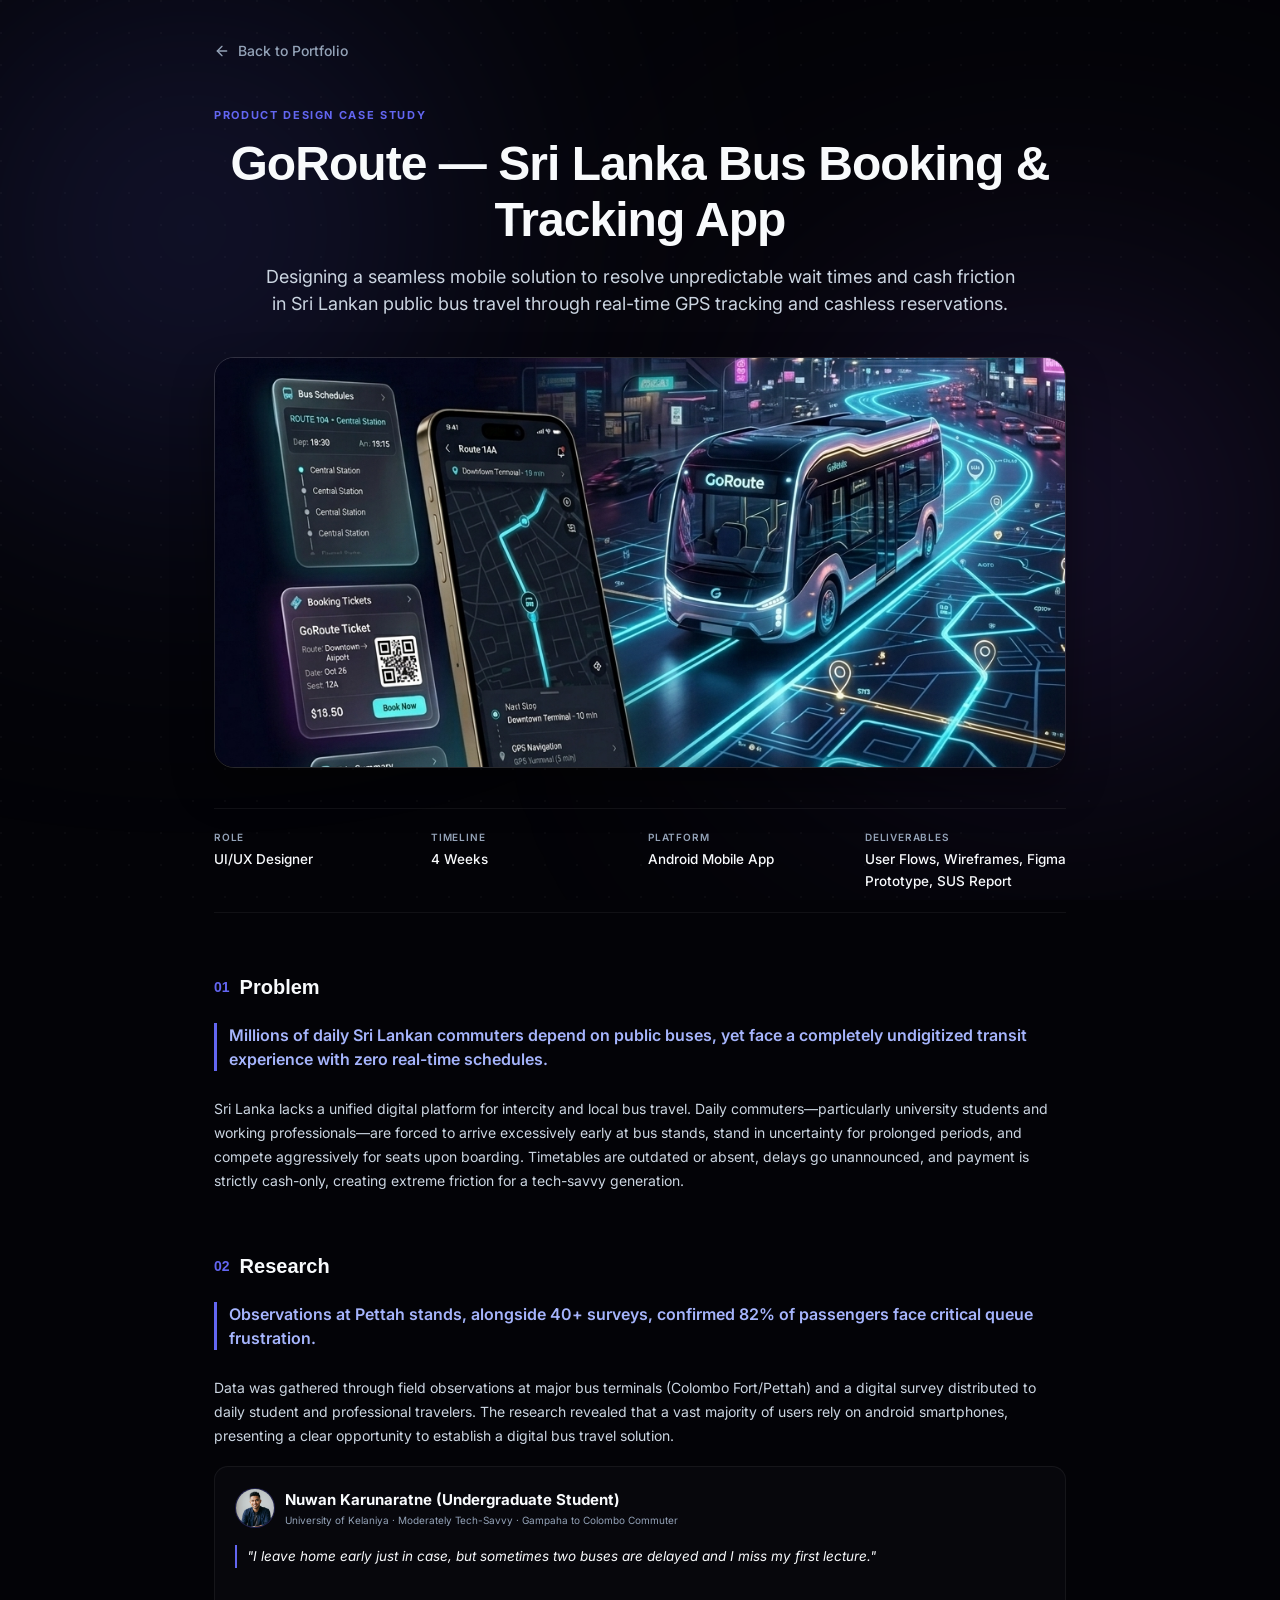
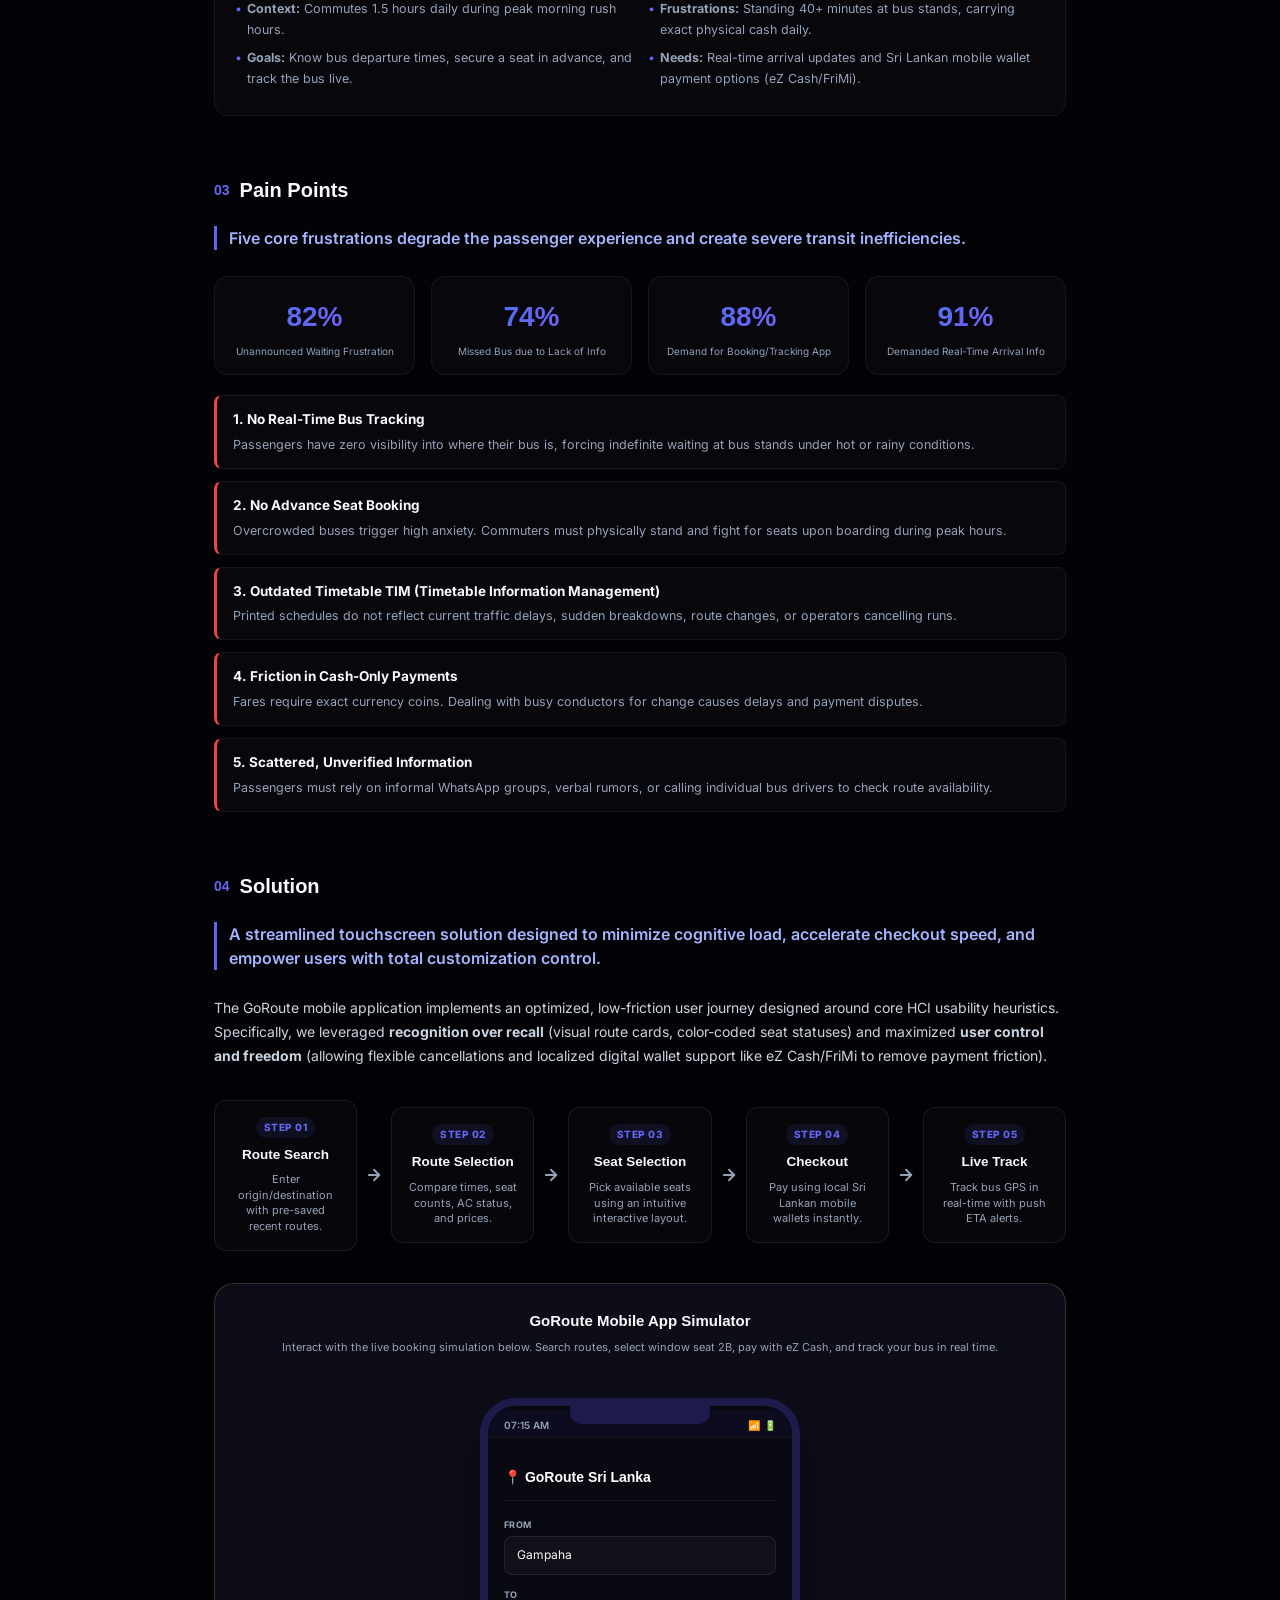
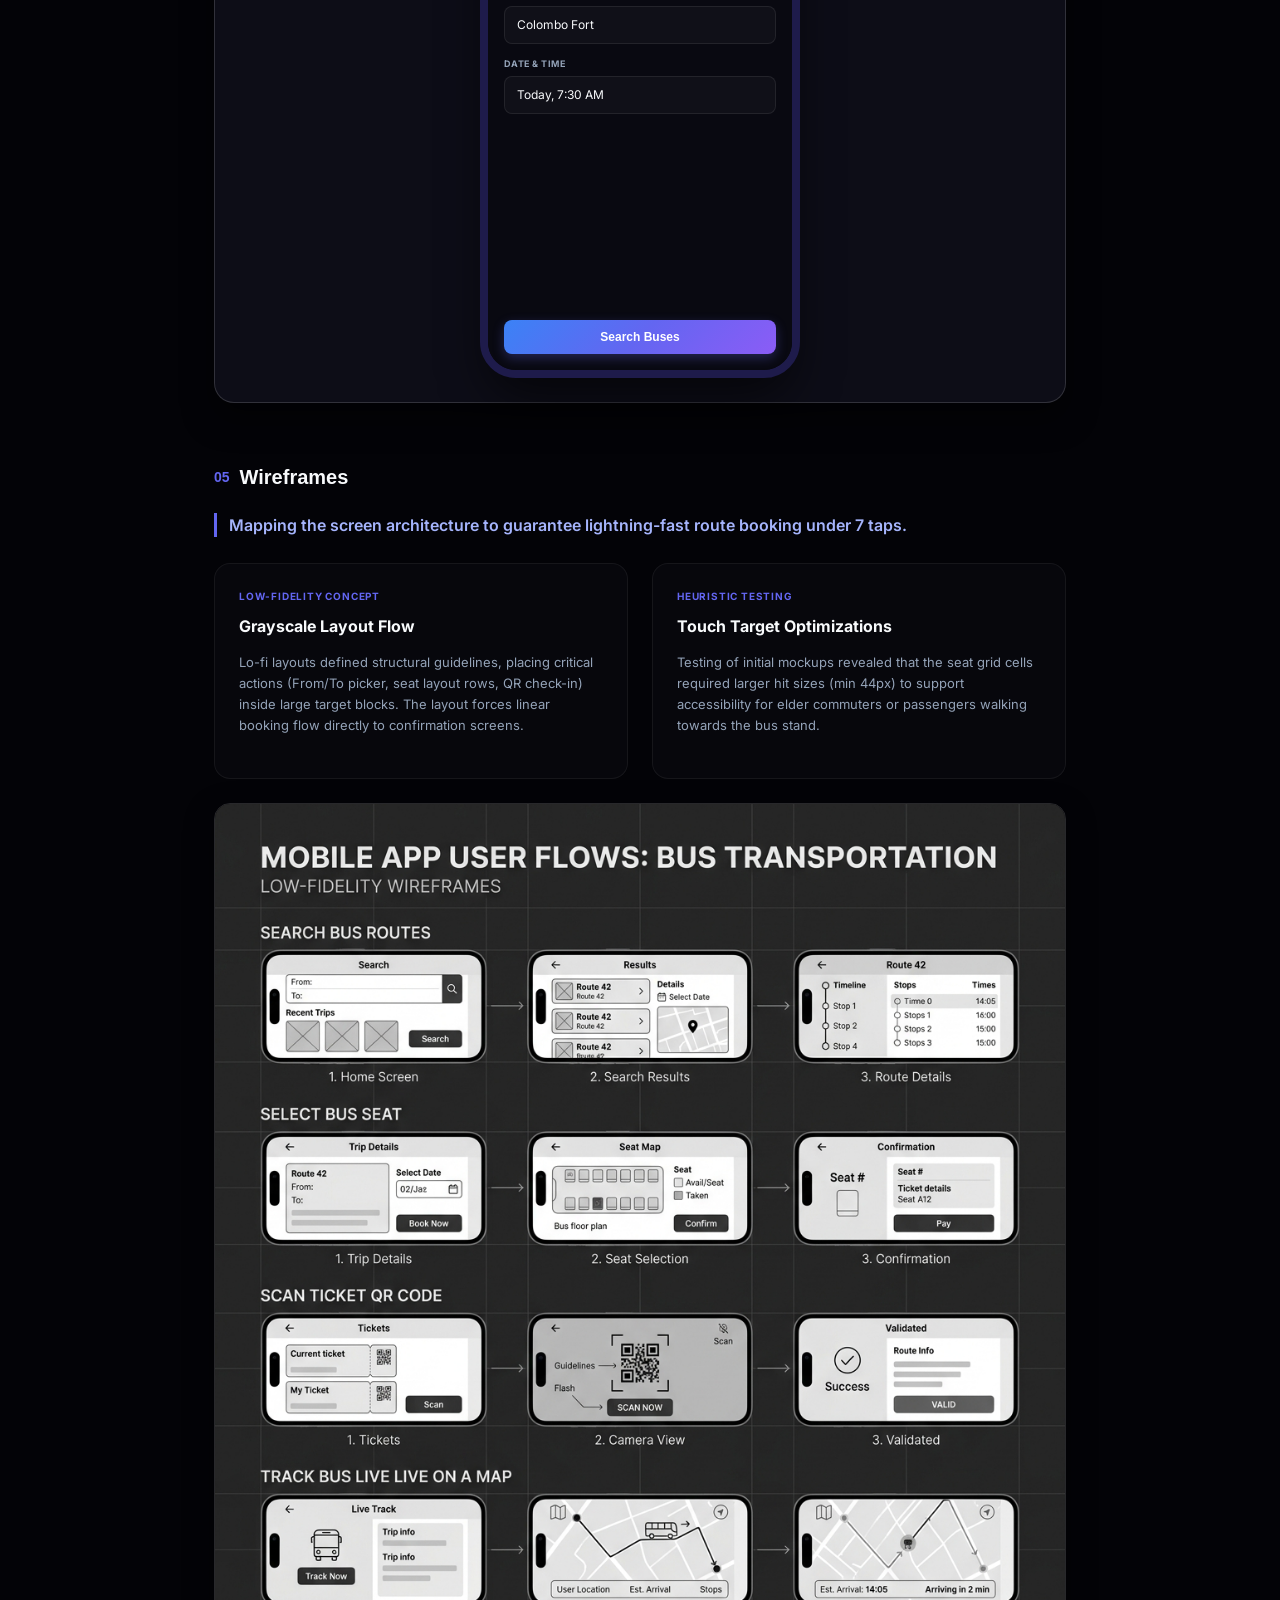
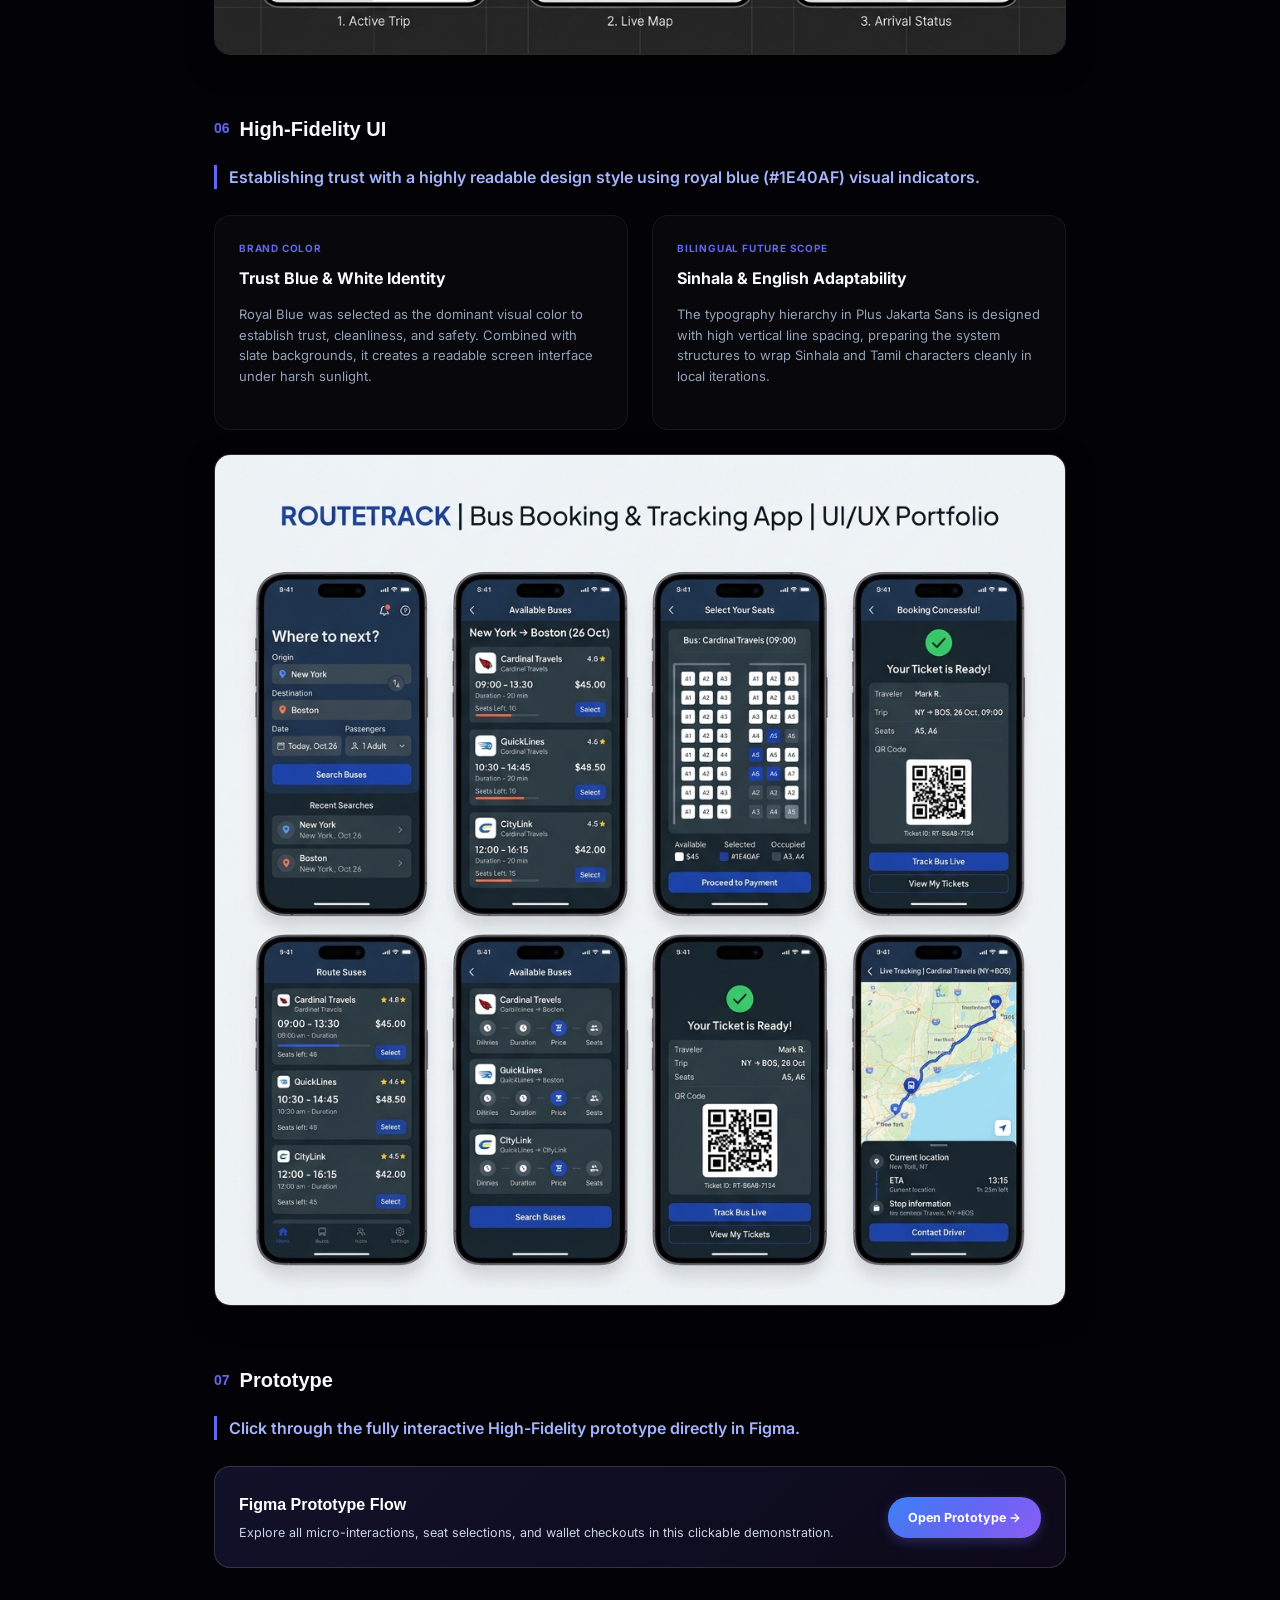
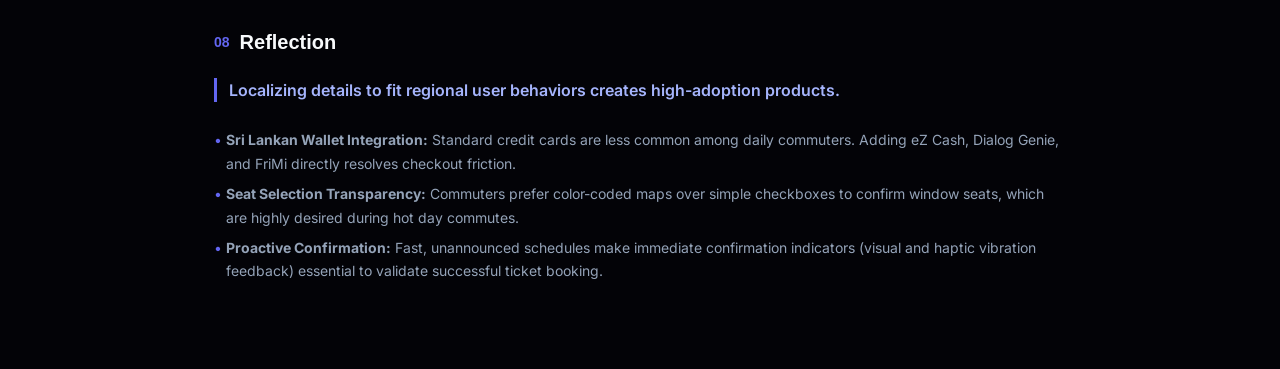
==== commit 0ad95e2a: "Update case_study3.html changers made" ====
--- a/case_study3.html
+++ b/case_study3.html
@@ -1210,7 +1210,7 @@
         <div class="case-meta-grid">
             <div class="meta-card">
                 <span class="meta-label">Role</span>
-                <span class="meta-val">Lead UI/UX Designer & Researcher</span>
+                <span class="meta-val">UI/UX Designer</span>
             </div>
             <div class="meta-card">
                 <span class="meta-label">Timeline</span>
@@ -1246,11 +1246,11 @@
         <section class="case-section">
             <h2 class="section-title"><span class="section-number">02</span> Research</h2>
             <div class="section-headline">
-                Observations at Pettah and Gampaha stands, alongside 40+ surveys, confirmed 82% of passengers face
+                Observations at Pettah stands, alongside 40+ surveys, confirmed 82% of passengers face
                 critical queue frustration.
             </div>
             <div class="section-content">
-                <p>Data was gathered through field observations at major bus terminals (Colombo Fort/Pettah and Gampaha)
+                <p>Data was gathered through field observations at major bus terminals (Colombo Fort/Pettah)
                     and a digital survey distributed to daily student and professional travelers. The research revealed
                     that a vast majority of users rely on android smartphones, presenting a clear opportunity to
                     establish a digital bus travel solution.</p>
--- a/assets/css/style.css
+++ b/assets/css/style.css
@@ -287,7 +287,7 @@
 #hero {
   min-height: 100vh;
   display: grid;
-  grid-template-columns: 1.1fr 0.9fr;
+  grid-template-columns: 1.25fr 0.75fr;
   align-items: center;
   padding: calc(var(--nav-h) + 60px) 8vw 40px;
   gap: 80px;
@@ -341,12 +341,13 @@
 
 .hero-name {
   font-family: 'Outfit', sans-serif;
-  font-size: clamp(48px, 6vw, 76px);
+  font-size: clamp(40px, 5.2vw, 68px);
   font-weight: 800;
   line-height: 1.05;
   letter-spacing: -0.02em;
   color: var(--text);
   margin-bottom: 24px;
+  white-space: nowrap;
 }
 
 .hero-name .acc {
@@ -1967,6 +1968,10 @@
     text-align: center;
   }
 
+  .hero-name {
+    white-space: normal;
+  }
+
   .hero-sub {
     margin-left: auto;
     margin-right: auto;
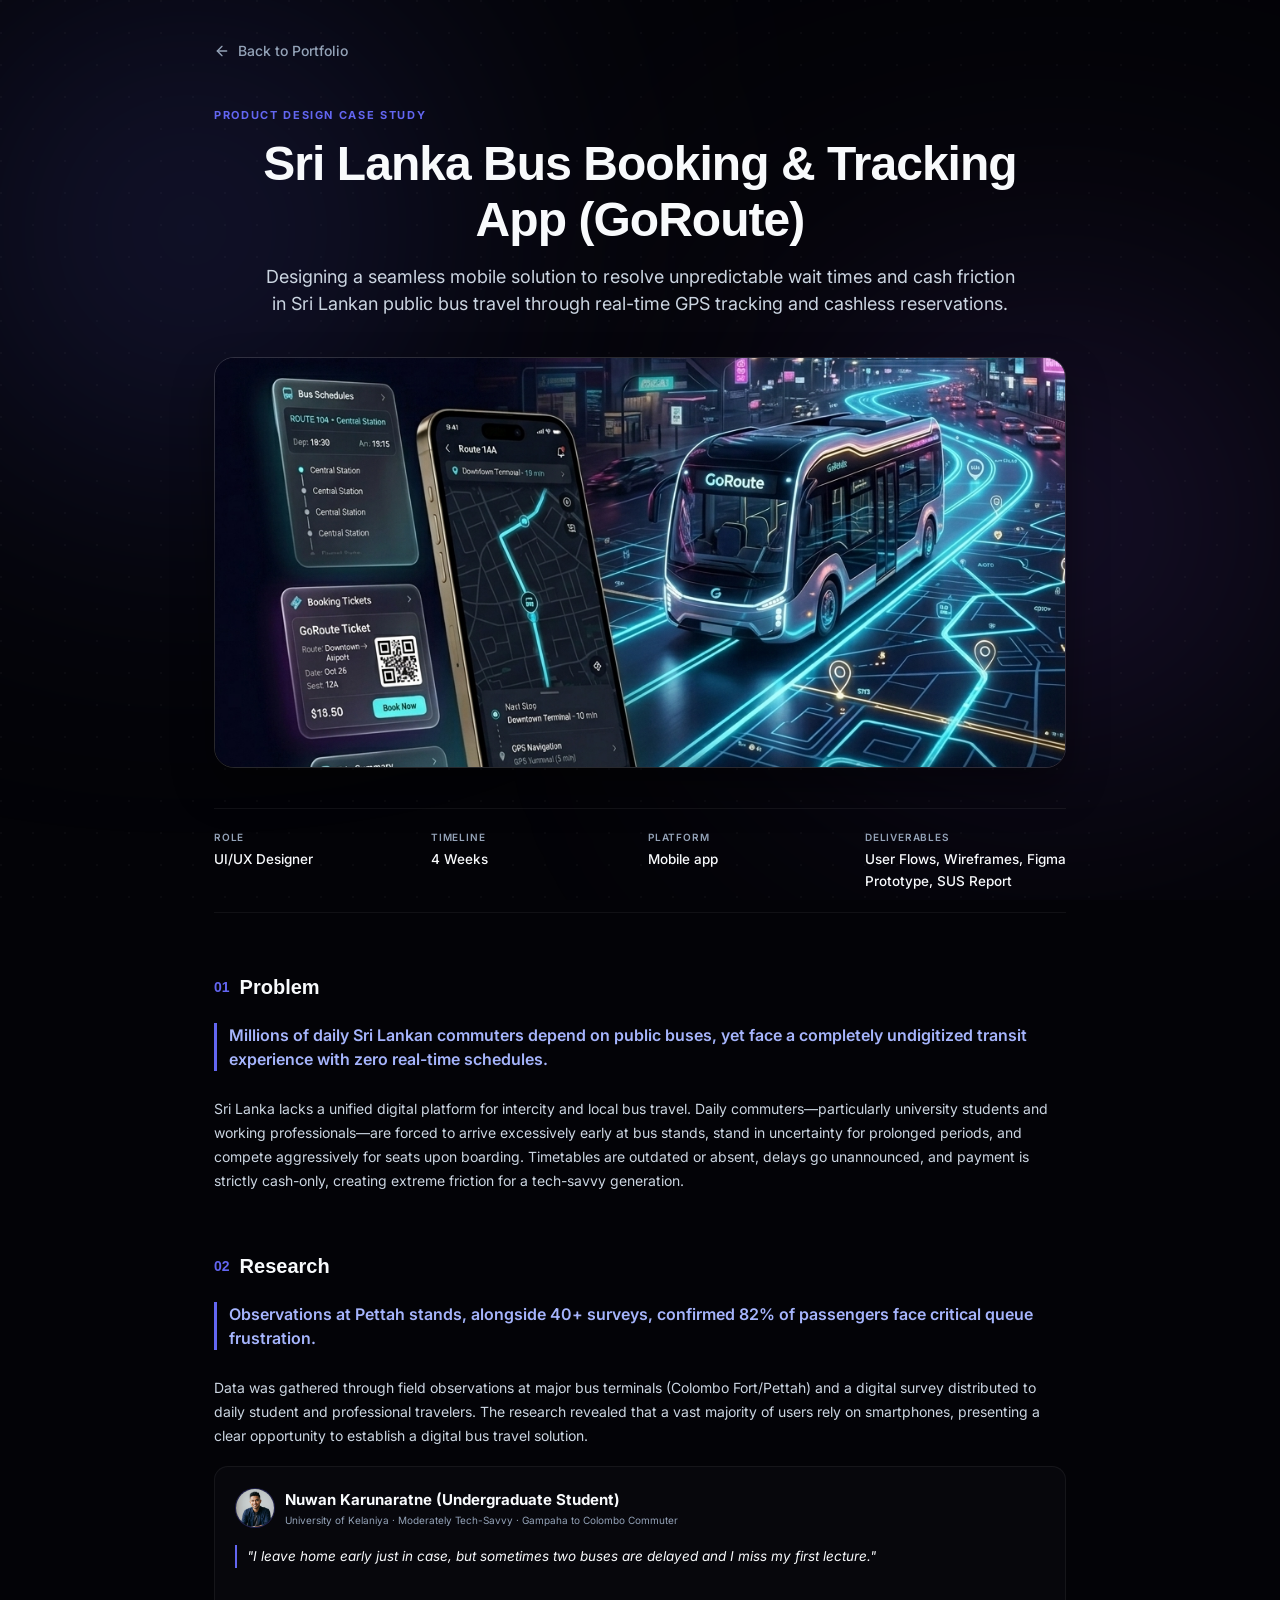
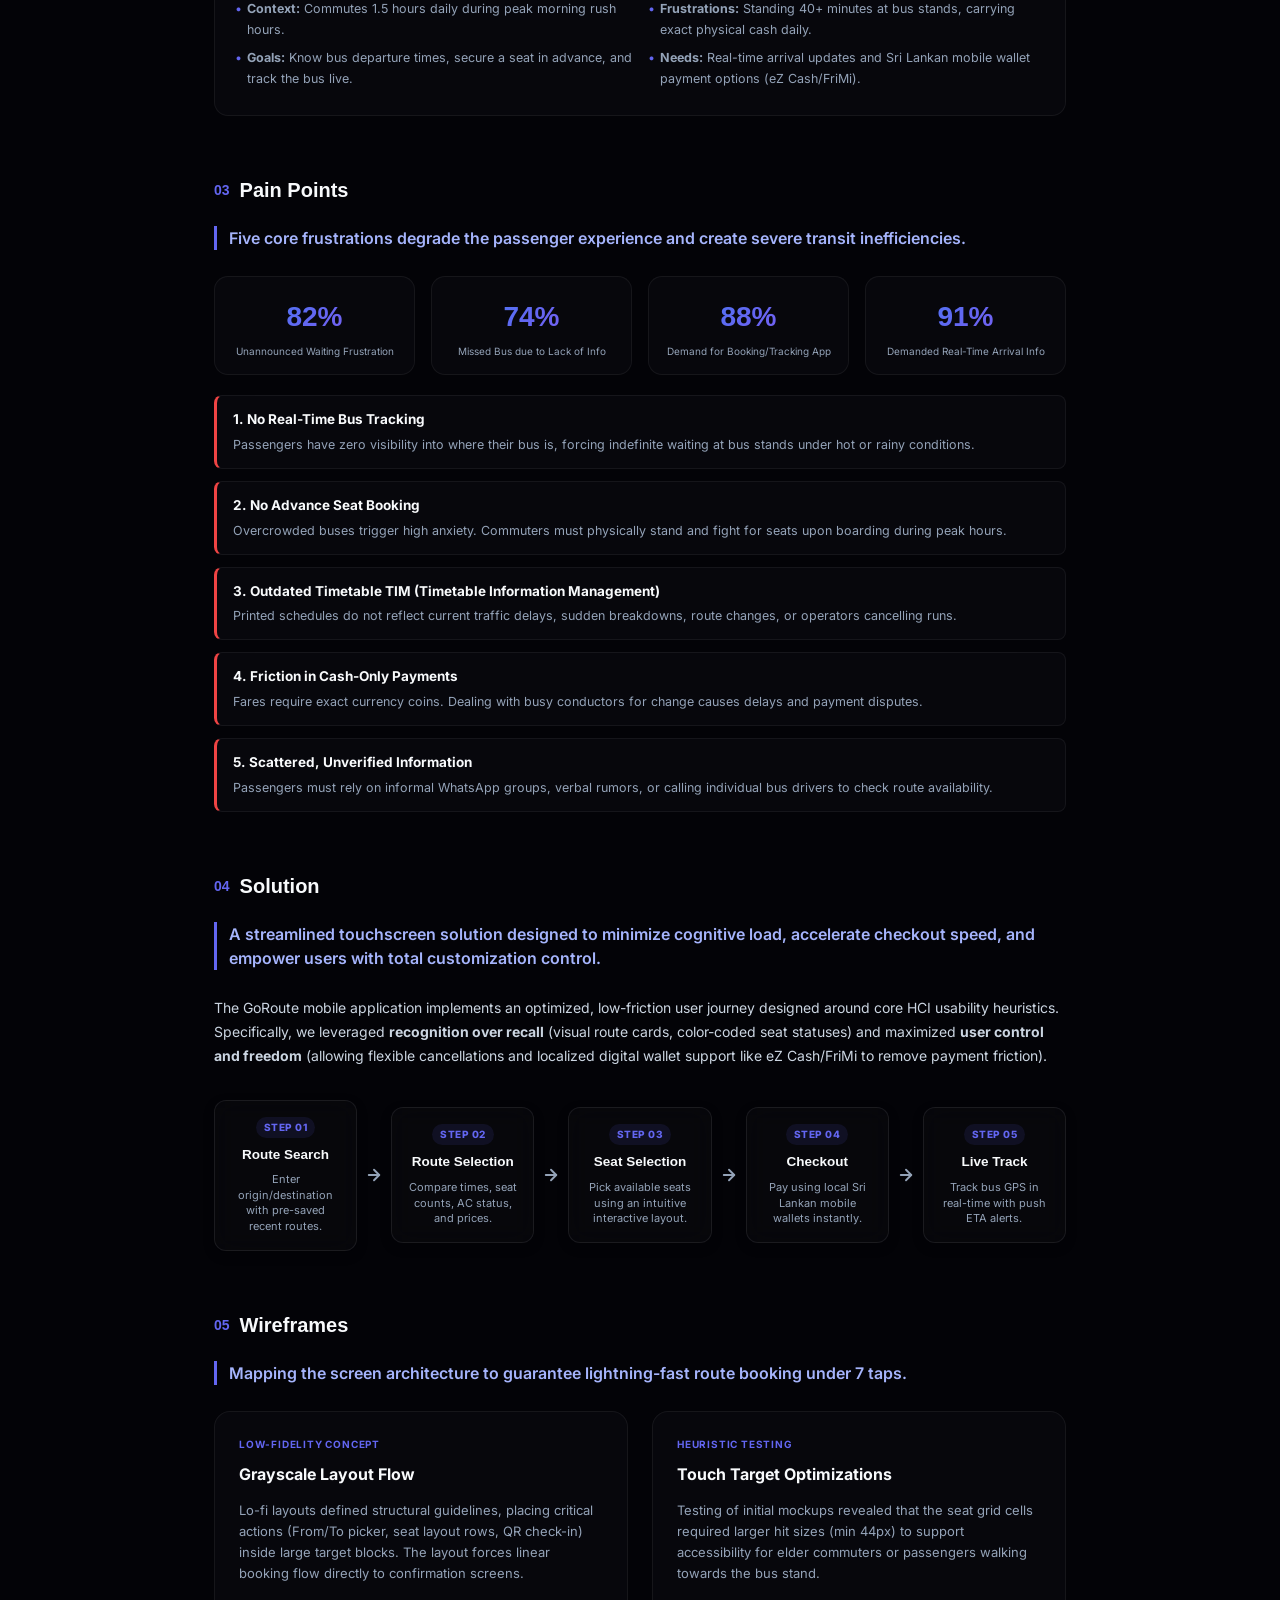
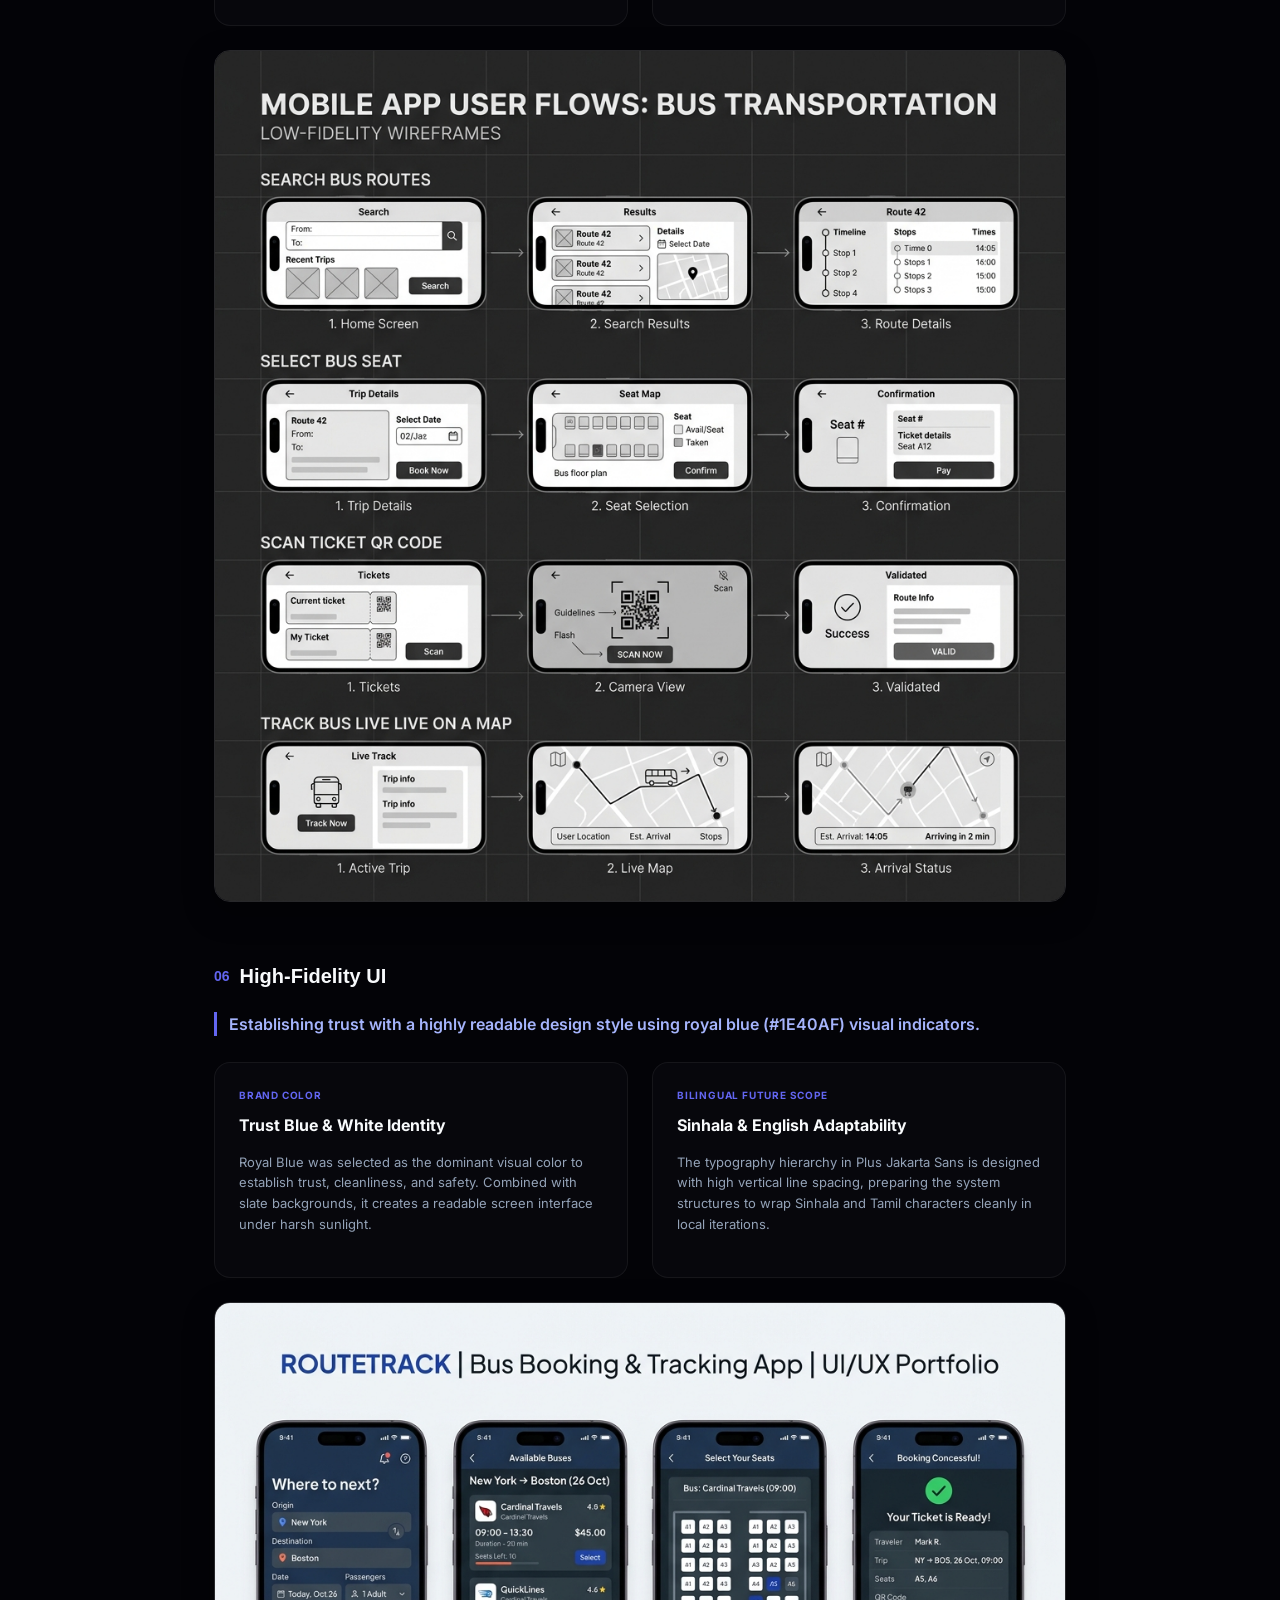
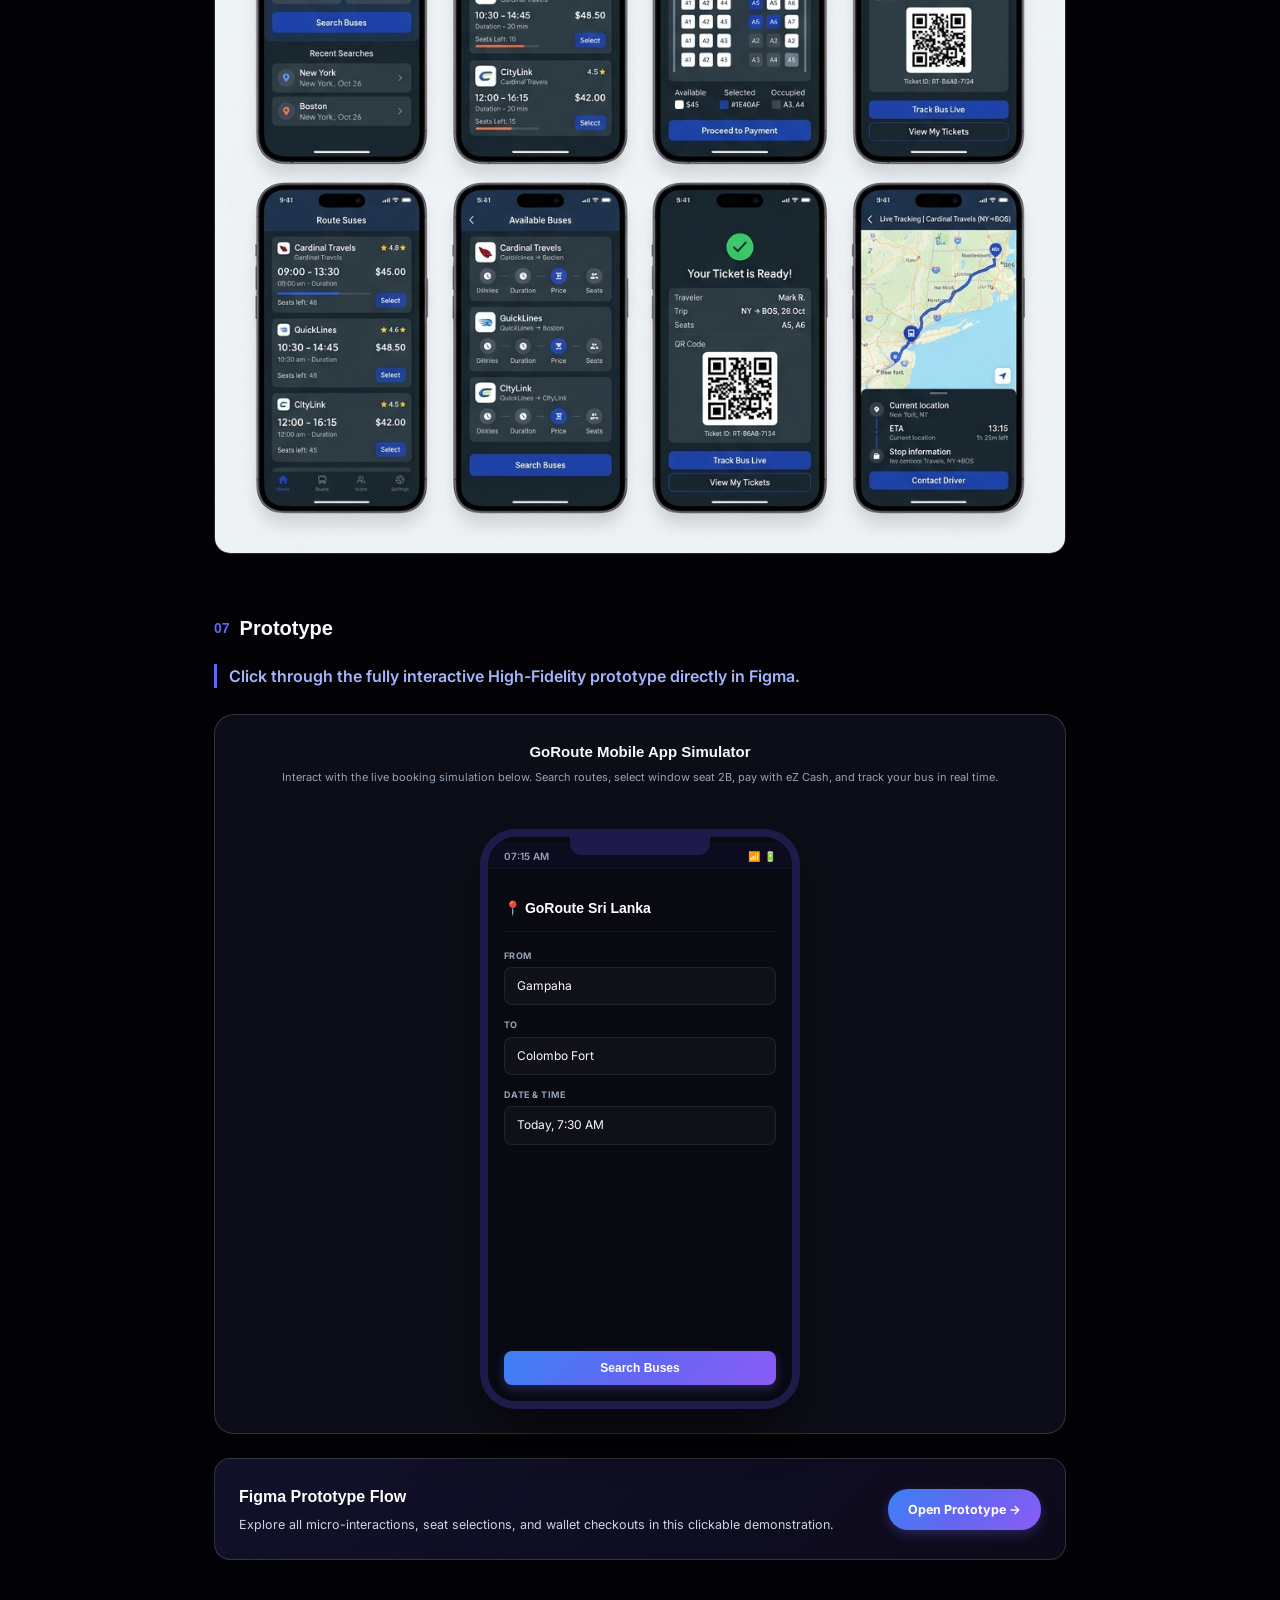
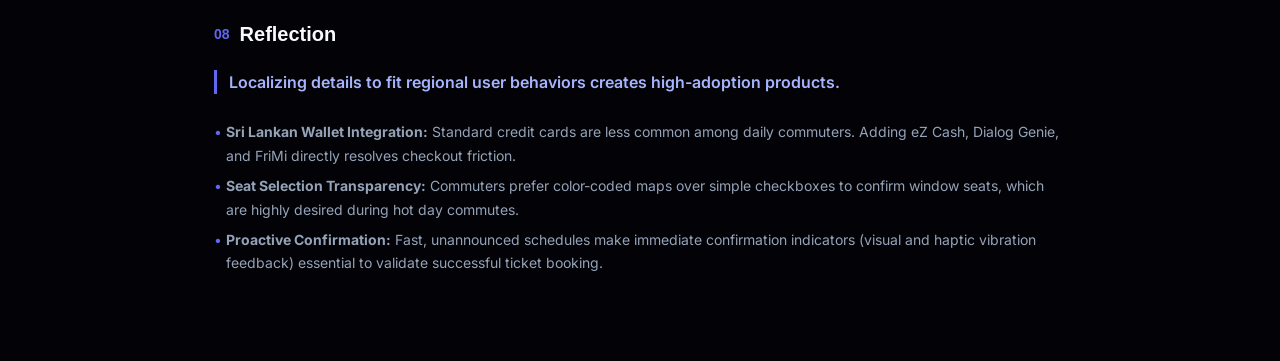
==== commit 459672cc: "Update case_study3.html small editing the structure of the page" ====
--- a/case_study3.html
+++ b/case_study3.html
@@ -4,7 +4,7 @@
 <head>
     <meta charset="UTF-8" />
     <meta name="viewport" content="width=device-width, initial-scale=1.0" />
-    <title>Case Study: GoRoute — Sri Lanka Bus Booking & Tracking App — Rushkha Ramzaan</title>
+    <title>Case Study: Sri Lanka Bus Booking & Tracking App (GoRoute) — Rushkha Ramzaan</title>
     <link
         href="https://fonts.googleapis.com/css2?family=Inter:wght@300;400;500;600;700&family=Outfit:wght@300;400;500;600;700;800&display=swap"
         rel="stylesheet" />
@@ -1196,7 +1196,7 @@
         <!-- Case Study Header -->
         <header class="case-header">
             <span class="case-category">Product Design Case Study</span>
-            <h1 class="case-title">GoRoute — Sri Lanka Bus Booking & Tracking App</h1>
+            <h1 class="case-title">Sri Lanka Bus Booking & Tracking App (GoRoute)</h1>
             <p class="case-subtitle">Designing a seamless mobile solution to resolve unpredictable wait times and cash
                 friction in Sri Lankan public bus travel through real-time GPS tracking and cashless reservations.</p>
         </header>
@@ -1218,7 +1218,7 @@
             </div>
             <div class="meta-card">
                 <span class="meta-label">Platform</span>
-                <span class="meta-val">Android Mobile App</span>
+                <span class="meta-val">Mobile app</span>
             </div>
             <div class="meta-card">
                 <span class="meta-label">Deliverables</span>
@@ -1252,7 +1252,7 @@
             <div class="section-content">
                 <p>Data was gathered through field observations at major bus terminals (Colombo Fort/Pettah)
                     and a digital survey distributed to daily student and professional travelers. The research revealed
-                    that a vast majority of users rely on android smartphones, presenting a clear opportunity to
+                    that a vast majority of users rely on smartphones, presenting a clear opportunity to
                     establish a digital bus travel solution.</p>
 
                 <div class="grid-2col">
@@ -1414,7 +1414,82 @@
                         <span class="flow-step-desc">Track bus GPS in real-time with push ETA alerts.</span>
                     </div>
                 </div>
-
+            </div>
+        </section>
+
+        <!-- 5. Wireframes -->
+        <section class="case-section">
+            <h2 class="section-title"><span class="section-number">05</span> Wireframes</h2>
+            <div class="section-headline">
+                Mapping the screen architecture to guarantee lightning-fast route booking under 7 taps.
+            </div>
+            <div class="section-content">
+                <div class="design-showcase">
+                    <div class="showcase-box">
+                        <span class="showcase-tag">Low-Fidelity Concept</span>
+                        <div class="showcase-heading">Grayscale Layout Flow</div>
+                        <p class="showcase-desc">Lo-fi layouts defined structural guidelines, placing critical actions
+                            (From/To picker, seat layout rows, QR check-in) inside large target blocks. The layout
+                            forces linear booking flow directly to confirmation screens.</p>
+                    </div>
+                    <div class="showcase-box">
+                        <span class="showcase-tag">Heuristic Testing</span>
+                        <div class="showcase-heading">Touch Target Optimizations</div>
+                        <p class="showcase-desc">Testing of initial mockups revealed that the seat grid cells required
+                            larger hit sizes (min 44px) to support accessibility for elder commuters or passengers
+                            walking towards the bus stand.</p>
+                    </div>
+                </div>
+
+                <!-- Wireframe Image Display -->
+                <div class="wireframe-gallery-container"
+                    style="margin-top: 24px; border-radius: 16px; overflow: hidden; border: 1px solid var(--border-bright); box-shadow: 0 10px 30px rgba(0, 0, 0, 0.4);">
+                    <img src="assets/images/goroute_wireframes.png" alt="GoRoute Low-Fidelity Wireframes"
+                        style="width: 100%; height: auto; display: block; image-rendering: -webkit-optimize-contrast; image-rendering: crisp-edges;" />
+                </div>
+            </div>
+        </section>
+
+        <!-- 6. High-Fidelity UI -->
+        <section class="case-section">
+            <h2 class="section-title"><span class="section-number">06</span> High-Fidelity UI</h2>
+            <div class="section-headline">
+                Establishing trust with a highly readable design style using royal blue (#1E40AF) visual indicators.
+            </div>
+            <div class="section-content">
+                <div class="design-showcase">
+                    <div class="showcase-box">
+                        <span class="showcase-tag">Brand Color</span>
+                        <div class="showcase-heading">Trust Blue &amp; White Identity</div>
+                        <p class="showcase-desc">Royal Blue was selected as the dominant visual color to establish
+                            trust, cleanliness, and safety. Combined with slate backgrounds, it creates a readable
+                            screen interface under harsh sunlight.</p>
+                    </div>
+                    <div class="showcase-box">
+                        <span class="showcase-tag">Bilingual Future Scope</span>
+                        <div class="showcase-heading">Sinhala &amp; English Adaptability</div>
+                        <p class="showcase-desc">The typography hierarchy in Plus Jakarta Sans is designed with high
+                            vertical line spacing, preparing the system structures to wrap Sinhala and Tamil characters
+                            cleanly in local iterations.</p>
+                    </div>
+                </div>
+
+                <!-- High-Fidelity UI Gallery -->
+                <div class="hifi-gallery-container"
+                    style="margin-top: 24px; border-radius: 16px; overflow: hidden; border: 1px solid var(--border-bright); box-shadow: 0 10px 30px rgba(0, 0, 0, 0.4);">
+                    <img src="assets/images/goroute_hifi.png" alt="GoRoute High-Fidelity Screens"
+                        style="width: 100%; height: auto; display: block; image-rendering: -webkit-optimize-contrast; image-rendering: crisp-edges;" />
+                </div>
+            </div>
+        </section>
+
+        <!-- 7. Prototype -->
+        <section class="case-section">
+            <h2 class="section-title"><span class="section-number">07</span> Prototype</h2>
+            <div class="section-headline">
+                Click through the fully interactive High-Fidelity prototype directly in Figma.
+            </div>
+            <div class="section-content">
                 <!-- Interactive Phone Simulator -->
                 <div class="sim-container">
                     <div class="sim-header-desc">
@@ -1661,82 +1736,7 @@
                         </div>
                     </div>
                 </div>
-            </div>
-        </section>
-
-        <!-- 5. Wireframes -->
-        <section class="case-section">
-            <h2 class="section-title"><span class="section-number">05</span> Wireframes</h2>
-            <div class="section-headline">
-                Mapping the screen architecture to guarantee lightning-fast route booking under 7 taps.
-            </div>
-            <div class="section-content">
-                <div class="design-showcase">
-                    <div class="showcase-box">
-                        <span class="showcase-tag">Low-Fidelity Concept</span>
-                        <div class="showcase-heading">Grayscale Layout Flow</div>
-                        <p class="showcase-desc">Lo-fi layouts defined structural guidelines, placing critical actions
-                            (From/To picker, seat layout rows, QR check-in) inside large target blocks. The layout
-                            forces linear booking flow directly to confirmation screens.</p>
-                    </div>
-                    <div class="showcase-box">
-                        <span class="showcase-tag">Heuristic Testing</span>
-                        <div class="showcase-heading">Touch Target Optimizations</div>
-                        <p class="showcase-desc">Testing of initial mockups revealed that the seat grid cells required
-                            larger hit sizes (min 44px) to support accessibility for elder commuters or passengers
-                            walking towards the bus stand.</p>
-                    </div>
-                </div>
-
-                <!-- Wireframe Image Display -->
-                <div class="wireframe-gallery-container"
-                    style="margin-top: 24px; border-radius: 16px; overflow: hidden; border: 1px solid var(--border-bright); box-shadow: 0 10px 30px rgba(0, 0, 0, 0.4);">
-                    <img src="assets/images/goroute_wireframes.png" alt="GoRoute Low-Fidelity Wireframes"
-                        style="width: 100%; height: auto; display: block; image-rendering: -webkit-optimize-contrast; image-rendering: crisp-edges;" />
-                </div>
-            </div>
-        </section>
-
-        <!-- 6. High-Fidelity UI -->
-        <section class="case-section">
-            <h2 class="section-title"><span class="section-number">06</span> High-Fidelity UI</h2>
-            <div class="section-headline">
-                Establishing trust with a highly readable design style using royal blue (#1E40AF) visual indicators.
-            </div>
-            <div class="section-content">
-                <div class="design-showcase">
-                    <div class="showcase-box">
-                        <span class="showcase-tag">Brand Color</span>
-                        <div class="showcase-heading">Trust Blue &amp; White Identity</div>
-                        <p class="showcase-desc">Royal Blue was selected as the dominant visual color to establish
-                            trust, cleanliness, and safety. Combined with slate backgrounds, it creates a readable
-                            screen interface under harsh sunlight.</p>
-                    </div>
-                    <div class="showcase-box">
-                        <span class="showcase-tag">Bilingual Future Scope</span>
-                        <div class="showcase-heading">Sinhala &amp; English Adaptability</div>
-                        <p class="showcase-desc">The typography hierarchy in Plus Jakarta Sans is designed with high
-                            vertical line spacing, preparing the system structures to wrap Sinhala and Tamil characters
-                            cleanly in local iterations.</p>
-                    </div>
-                </div>
-
-                <!-- High-Fidelity UI Gallery -->
-                <div class="hifi-gallery-container"
-                    style="margin-top: 24px; border-radius: 16px; overflow: hidden; border: 1px solid var(--border-bright); box-shadow: 0 10px 30px rgba(0, 0, 0, 0.4);">
-                    <img src="assets/images/goroute_hifi.png" alt="GoRoute High-Fidelity Screens"
-                        style="width: 100%; height: auto; display: block; image-rendering: -webkit-optimize-contrast; image-rendering: crisp-edges;" />
-                </div>
-            </div>
-        </section>
-
-        <!-- 7. Prototype -->
-        <section class="case-section">
-            <h2 class="section-title"><span class="section-number">07</span> Prototype</h2>
-            <div class="section-headline">
-                Click through the fully interactive High-Fidelity prototype directly in Figma.
-            </div>
-            <div class="section-content">
+
                 <div class="prototype-link-card">
                     <div class="proto-text-wrap">
                         <h4>Figma Prototype Flow</h4>
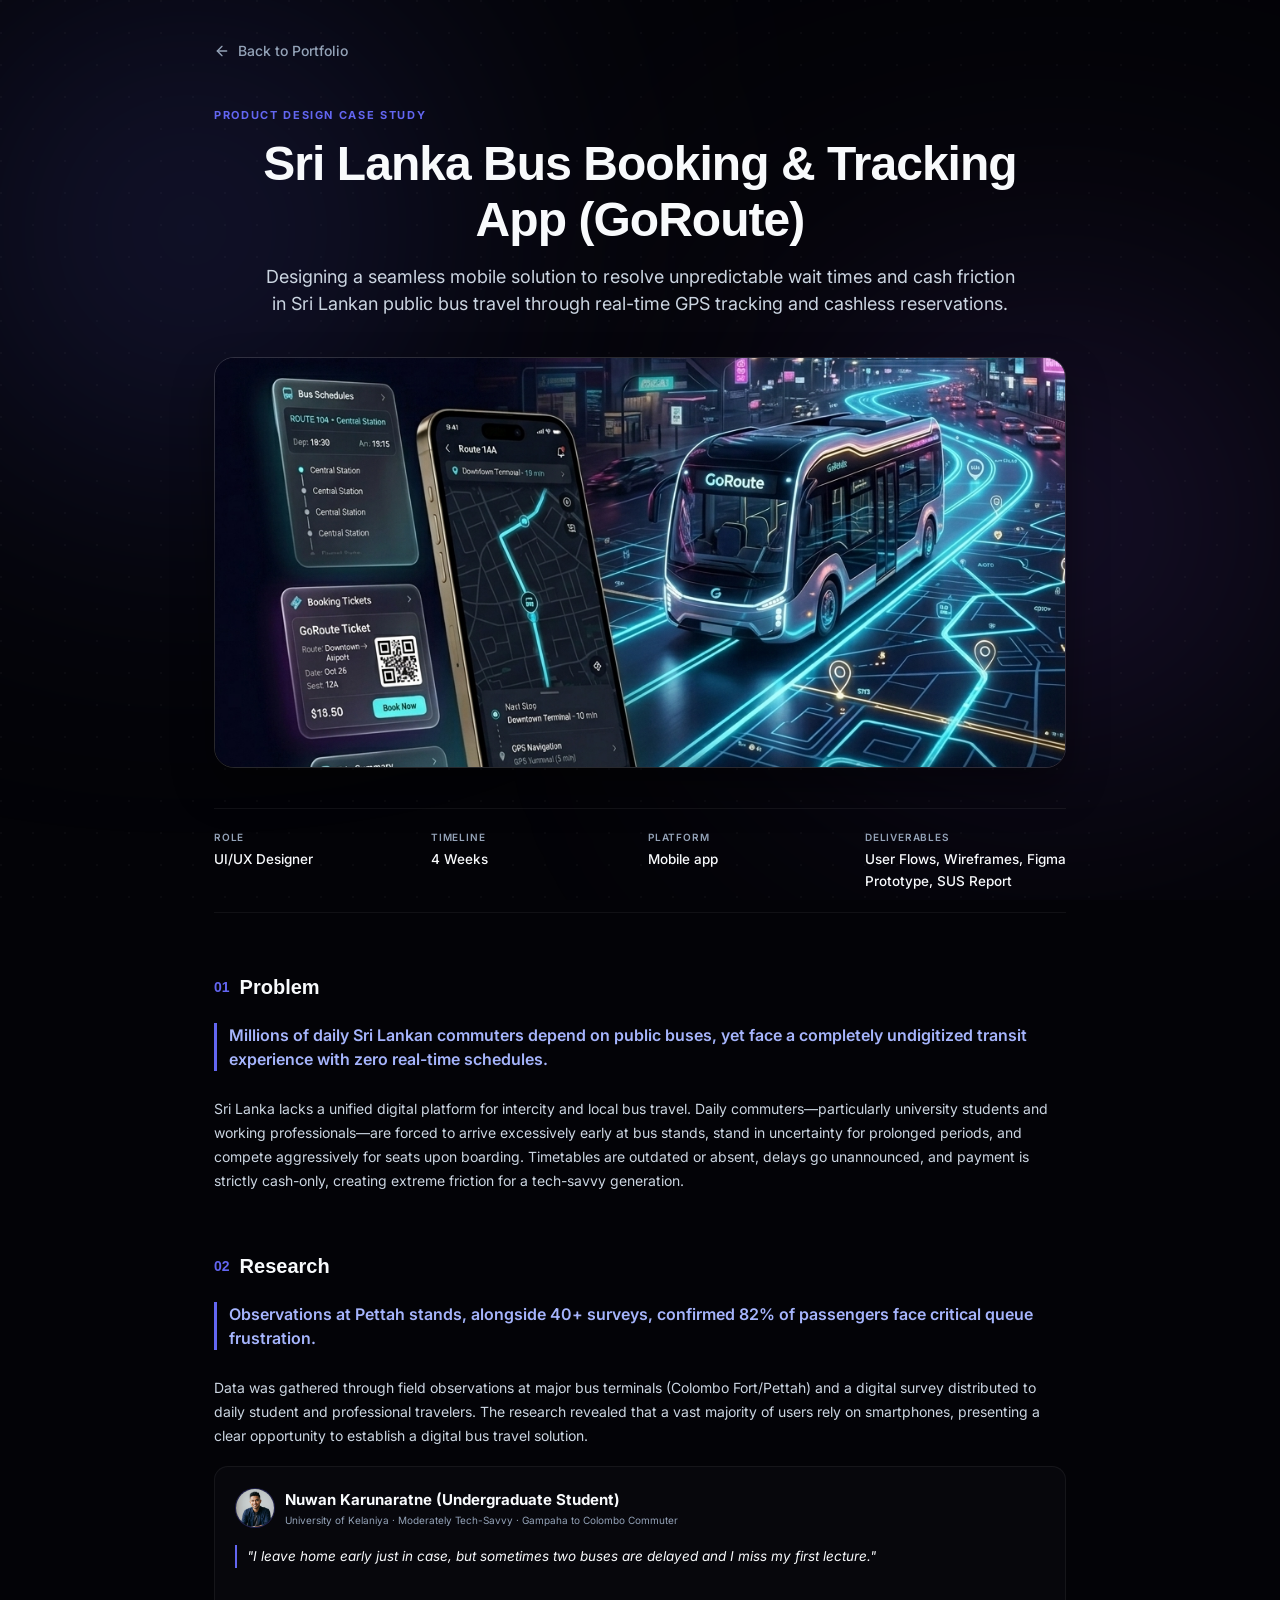
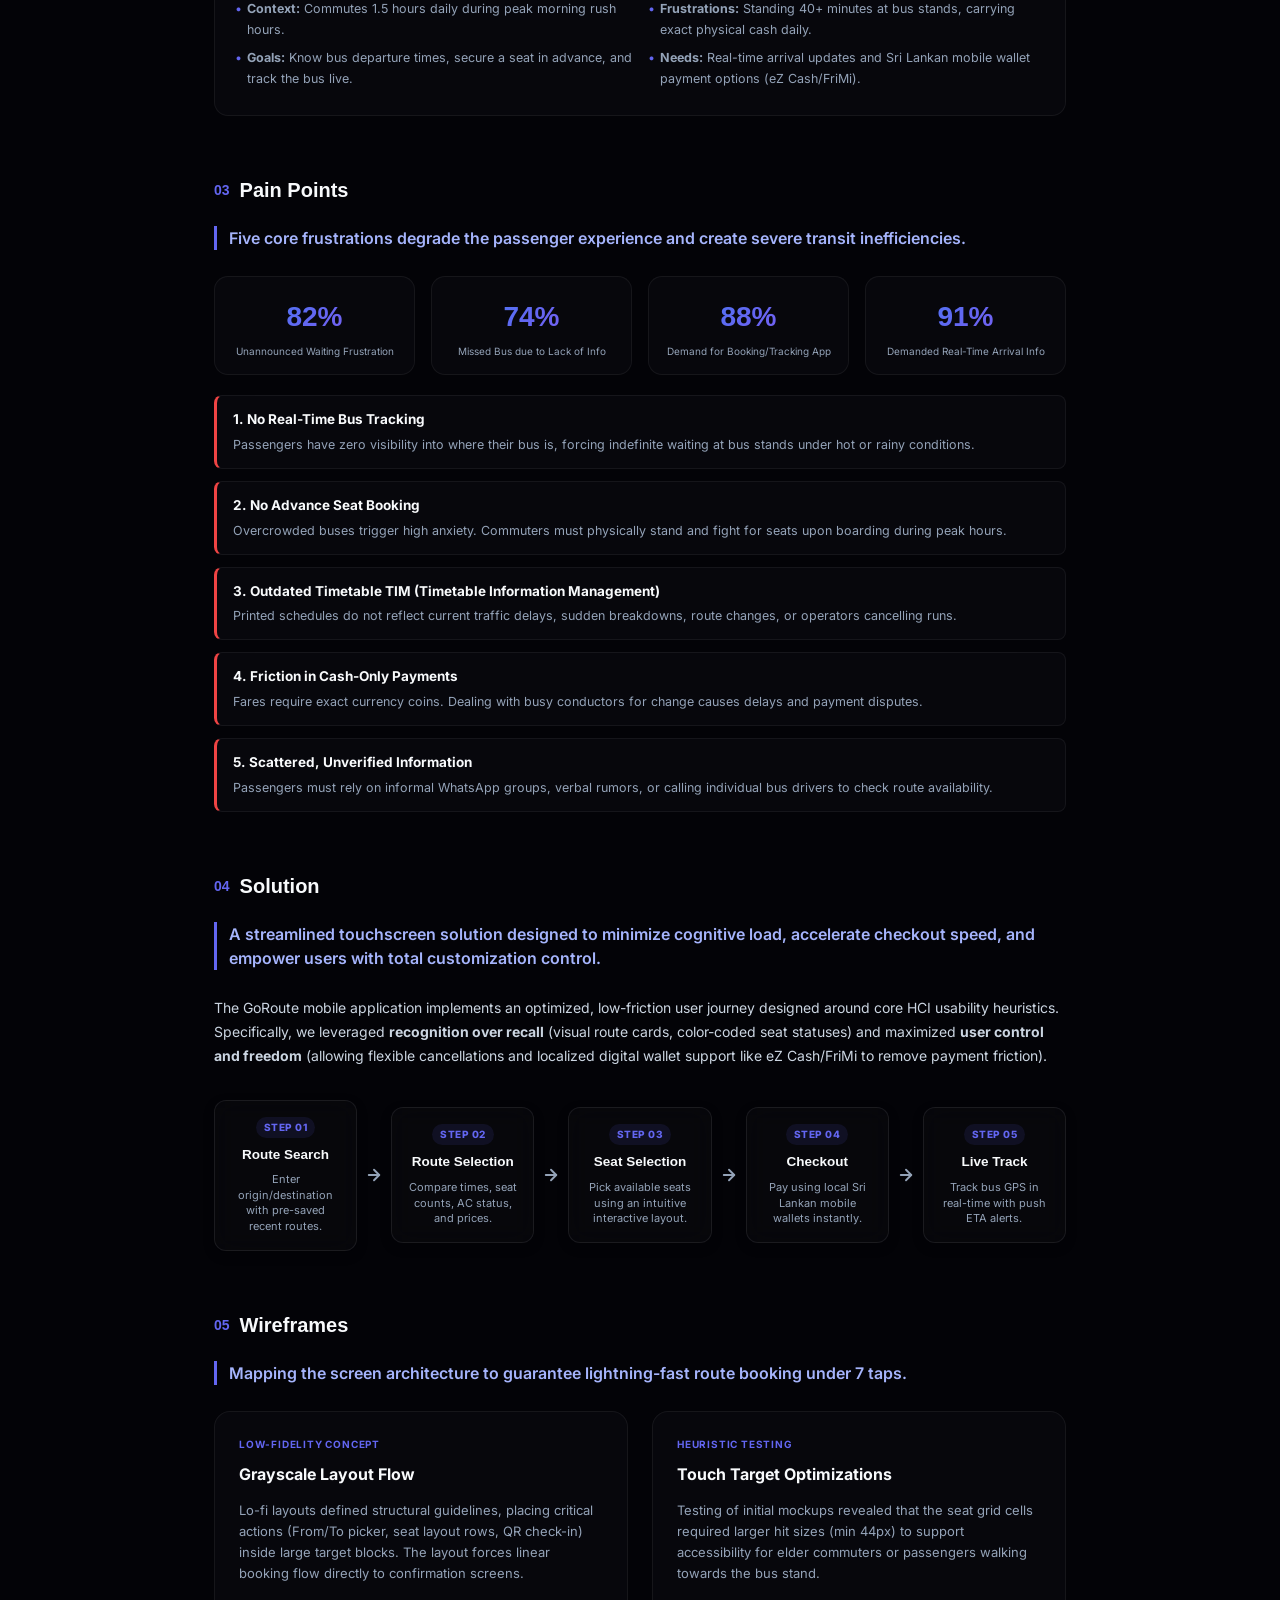
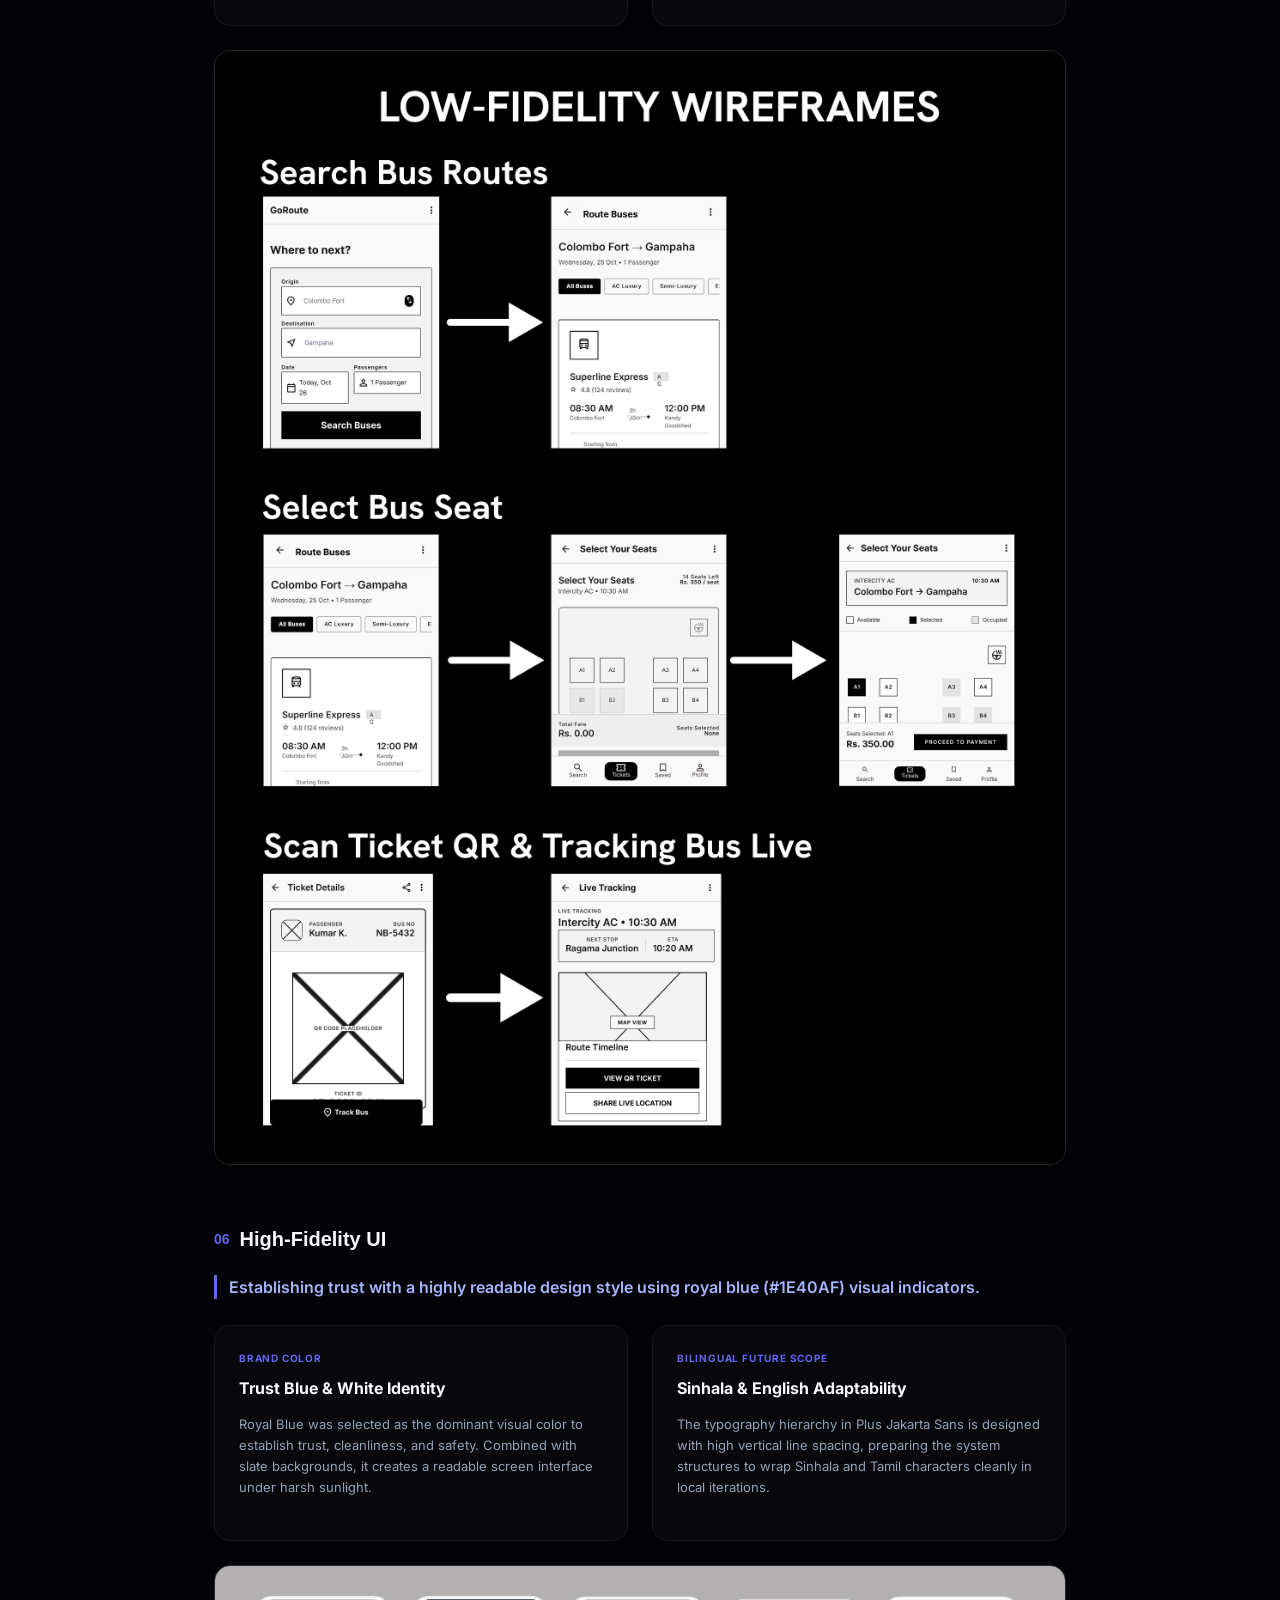
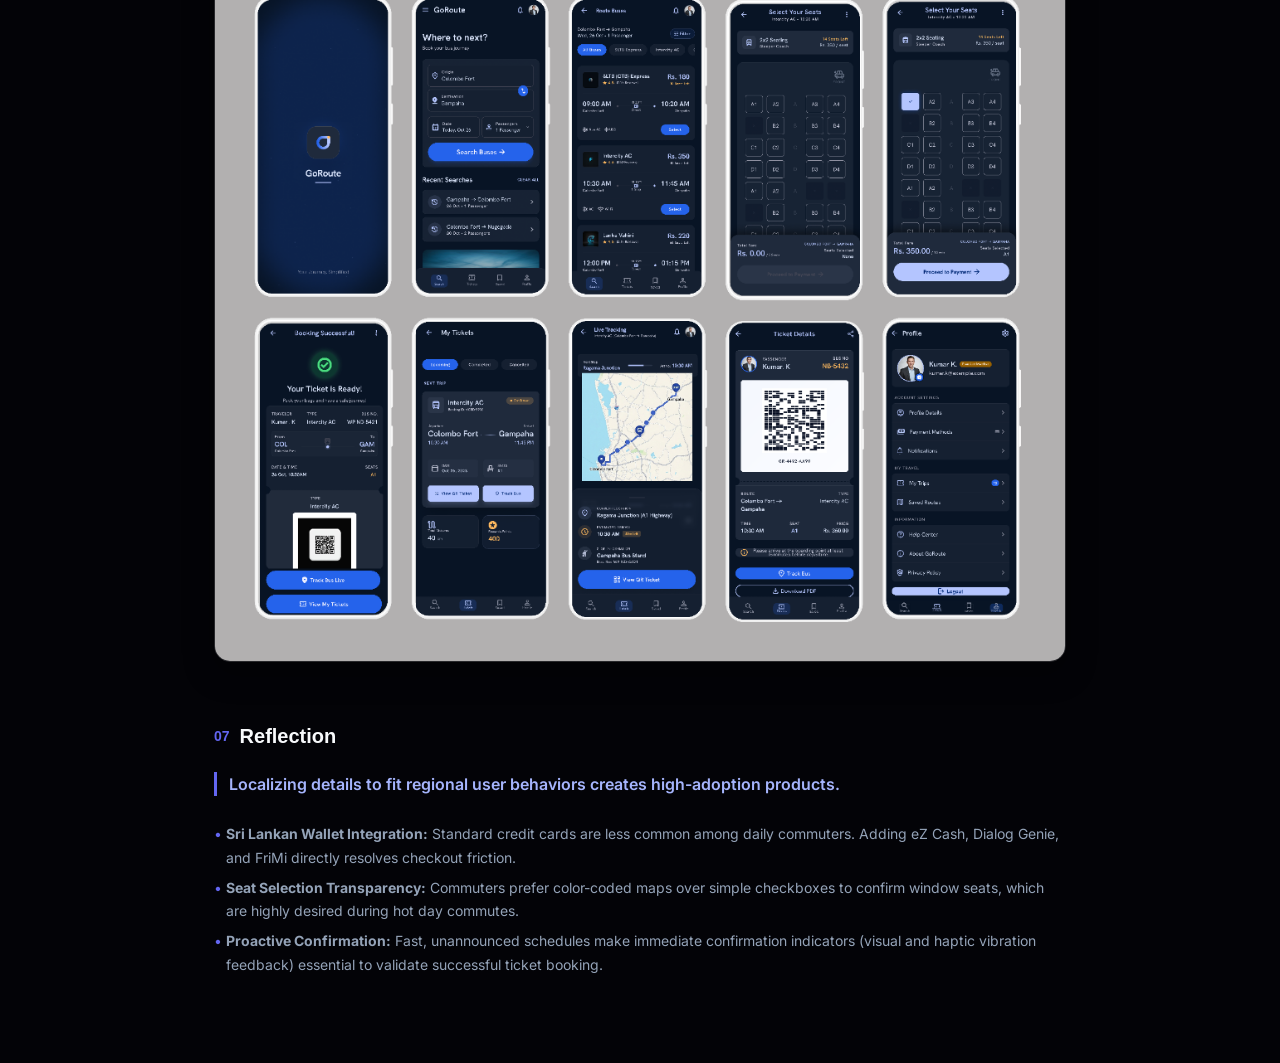
==== commit 7bdbbee0: "changes in case study 3 in case study 3 file, the low-fidelity and high-fid images was changed. And " ====
--- a/case_study3.html
+++ b/case_study3.html
@@ -1445,7 +1445,7 @@
                 <div class="wireframe-gallery-container"
                     style="margin-top: 24px; border-radius: 16px; overflow: hidden; border: 1px solid var(--border-bright); box-shadow: 0 10px 30px rgba(0, 0, 0, 0.4);">
                     <img src="assets/images/goroute_wireframes.png" alt="GoRoute Low-Fidelity Wireframes"
-                        style="width: 100%; height: auto; display: block; image-rendering: -webkit-optimize-contrast; image-rendering: crisp-edges;" />
+                        style="width: 100%; height: auto; display: block;" />
                 </div>
             </div>
         </section>
@@ -1478,279 +1478,14 @@
                 <div class="hifi-gallery-container"
                     style="margin-top: 24px; border-radius: 16px; overflow: hidden; border: 1px solid var(--border-bright); box-shadow: 0 10px 30px rgba(0, 0, 0, 0.4);">
                     <img src="assets/images/goroute_hifi.png" alt="GoRoute High-Fidelity Screens"
-                        style="width: 100%; height: auto; display: block; image-rendering: -webkit-optimize-contrast; image-rendering: crisp-edges;" />
+                        style="width: 100%; height: auto; display: block;" />
                 </div>
             </div>
         </section>
 
-        <!-- 7. Prototype -->
-        <section class="case-section">
-            <h2 class="section-title"><span class="section-number">07</span> Prototype</h2>
-            <div class="section-headline">
-                Click through the fully interactive High-Fidelity prototype directly in Figma.
-            </div>
-            <div class="section-content">
-                <!-- Interactive Phone Simulator -->
-                <div class="sim-container">
-                    <div class="sim-header-desc">
-                        <h4>GoRoute Mobile App Simulator</h4>
-                        <p>Interact with the live booking simulation below. Search routes, select window seat 2B, pay
-                            with eZ Cash, and track your bus in real time.</p>
-                    </div>
-
-                    <div class="phone-wrapper">
-                        <div class="phone-notch"></div>
-                        <div class="phone-status-bar">
-                            <span id="phone-clock">07:15 AM</span>
-                            <div class="phone-status-icons">
-                                <span>📶</span>
-                                <span>🔋</span>
-                            </div>
-                        </div>
-                        <div class="phone-body">
-                            <!-- Screen 1: Search Form -->
-                            <div class="phone-screen-state active" id="scr-search">
-                                <div class="app-bar">
-                                    <span class="app-title">📍 GoRoute Sri Lanka</span>
-                                </div>
-                                <div class="search-form">
-                                    <div class="input-group">
-                                        <label>From</label>
-                                        <div class="sim-input">Gampaha</div>
-                                    </div>
-                                    <div class="input-group">
-                                        <label>To</label>
-                                        <div class="sim-input">Colombo Fort</div>
-                                    </div>
-                                    <div class="input-group">
-                                        <label>Date &amp; Time</label>
-                                        <div class="sim-input">Today, 7:30 AM</div>
-                                    </div>
-                                    <button class="btn-sim-primary" onclick="startSearch()">Search Buses</button>
-                                </div>
-                            </div>
-
-                            <!-- Shimmer Loading State -->
-                            <div class="phone-screen-state" id="scr-loading">
-                                <div class="app-bar">
-                                    <span class="app-title">Searching Routes...</span>
-                                </div>
-                                <div class="shimmer-loader">
-                                    <div class="shimmer-block"></div>
-                                    <div class="shimmer-block"></div>
-                                    <div class="shimmer-block"></div>
-                                </div>
-                            </div>
-
-                            <!-- Screen 2: Buses List -->
-                            <div class="phone-screen-state" id="scr-buses">
-                                <div class="app-bar">
-                                    <button class="btn-app-back" onclick="switchScreen('scr-search')">←</button>
-                                    <span class="app-title">Select Bus</span>
-                                </div>
-                                <div class="bus-list">
-                                    <div class="bus-card" onclick="selectBus('CTB Express - AC', 350)">
-                                        <div class="bus-card-header">
-                                            <span class="bus-name">CTB Express</span>
-                                            <span class="bus-badge">AC</span>
-                                        </div>
-                                        <div class="bus-card-details">
-                                            <span>Departs: 7:35 AM</span>
-                                            <span>45 Seats Avail</span>
-                                        </div>
-                                        <div class="bus-card-header">
-                                            <span style="font-size:9px;color:var(--text-muted)">Duration: 1.5 hrs</span>
-                                            <span class="bus-price">Rs. 350</span>
-                                        </div>
-                                    </div>
-                                    <div class="bus-card" style="opacity:0.6; cursor:not-allowed">
-                                        <div class="bus-card-header">
-                                            <span class="bus-name">Normal CTB - Non AC</span>
-                                            <span class="bus-badge"
-                                                style="background:rgba(255,255,255,0.05);color:var(--text-muted)">Regular</span>
-                                        </div>
-                                        <div class="bus-card-details">
-                                            <span>Departs: 7:45 AM</span>
-                                            <span>20 Seats Avail</span>
-                                        </div>
-                                        <div class="bus-card-header">
-                                            <span style="font-size:9px;color:var(--text-muted)">Duration: 2.0 hrs</span>
-                                            <span class="bus-price" style="color:var(--text-muted)">Rs. 180</span>
-                                        </div>
-                                    </div>
-                                </div>
-                            </div>
-
-                            <!-- Screen 3: Seat Selection -->
-                            <div class="phone-screen-state" id="scr-seats">
-                                <div class="app-bar">
-                                    <button class="btn-app-back" onclick="switchScreen('scr-buses')">←</button>
-                                    <span class="app-title">Choose Seat</span>
-                                </div>
-                                <div class="seat-map-container">
-                                    <div class="bus-interior">
-                                        <div class="bus-cabin-header">
-                                            <span style="font-size:9px;color:var(--text-muted)">Front</span>
-                                            <span class="driver-seat">🎡</span>
-                                        </div>
-                                        <div class="seating-grid">
-                                            <!-- Row 1 -->
-                                            <div class="seat taken">1A</div>
-                                            <div class="seat taken">1B</div>
-                                            <div class="seat taken">1C</div>
-                                            <div class="seat taken">1D</div>
-                                            <!-- Row 2 -->
-                                            <div class="seat taken">2A</div>
-                                            <div class="seat" id="seat-2B" onclick="selectSeat('2B')">2B</div>
-                                            <div class="seat">2C</div>
-                                            <div class="seat">2D</div>
-                                            <!-- Row 3 -->
-                                            <div class="seat">3A</div>
-                                            <div class="seat">3B</div>
-                                            <div class="seat taken">3C</div>
-                                            <div class="seat">3D</div>
-                                            <!-- Row 4 -->
-                                            <div class="seat">4A</div>
-                                            <div class="seat">4B</div>
-                                            <div class="seat">4C</div>
-                                            <div class="seat">4D</div>
-                                        </div>
-                                    </div>
-                                    <div class="seat-legend">
-                                        <div class="legend-item"><span class="legend-dot"
-                                                style="background:rgba(255,255,255,0.08)"></span>Taken</div>
-                                        <div class="legend-item"><span class="legend-dot"
-                                                style="background:rgba(255,255,255,0.03);border:1px solid rgba(255,255,255,0.08)"></span>Available
-                                        </div>
-                                        <div class="legend-item"><span class="legend-dot"
-                                                style="background:var(--primary-indigo)"></span>Selected</div>
-                                    </div>
-                                    <div class="selected-seat-badge" id="seat-badge">
-                                        Seat 2B Selected - Rs. 350
-                                    </div>
-                                    <button class="btn-sim-primary" id="btn-seats-proceed" disabled
-                                        onclick="proceedToPayment()">Confirm Seat</button>
-                                </div>
-                            </div>
-
-                            <!-- Screen 4: Checkout & Payment -->
-                            <div class="phone-screen-state" id="scr-checkout">
-                                <div class="app-bar">
-                                    <button class="btn-app-back" onclick="switchScreen('scr-seats')">←</button>
-                                    <span class="app-title">Checkout</span>
-                                </div>
-                                <div style="display:flex;flex-direction:column;flex-grow:1;gap:12px;text-align:left;">
-                                    <div class="ticket-details">
-                                        <div class="ticket-row"><strong>Route:</strong> <span>Gampaha → Colombo
-                                                Fort</span></div>
-                                        <div class="ticket-row"><strong>Bus:</strong> <span id="checkout-bus-name">CTB
-                                                Express</span></div>
-                                        <div class="ticket-row"><strong>Seat:</strong> <span
-                                                id="checkout-seat-no">2B</span></div>
-                                        <div class="ticket-row"><strong>Fare:</strong> <strong
-                                                style="color:var(--primary-indigo)" id="checkout-fare">Rs. 350</strong>
-                                        </div>
-                                    </div>
-                                    <span
-                                        style="font-size:9.5px;font-weight:700;text-transform:uppercase;color:var(--text-muted);display:block;margin-top:4px">Select
-                                        Local Payment Wallet</span>
-                                    <div class="payment-list">
-                                        <div class="payment-option-card selected" onclick="selectPayment('ezcash')">
-                                            <div class="payment-radio">
-                                                <div class="payment-radio-inner"></div>
-                                            </div>
-                                            <span class="payment-logo">📱</span>
-                                            <span class="payment-name">eZ Cash (Dialog)</span>
-                                        </div>
-                                        <div class="payment-option-card" onclick="selectPayment('frimi')">
-                                            <div class="payment-radio">
-                                                <div class="payment-radio-inner"></div>
-                                            </div>
-                                            <span class="payment-logo">💳</span>
-                                            <span class="payment-name">FriMi (Nations Trust)</span>
-                                        </div>
-                                        <div class="payment-option-card" onclick="selectPayment('card')">
-                                            <div class="payment-radio">
-                                                <div class="payment-radio-inner"></div>
-                                            </div>
-                                            <span class="payment-logo">🏦</span>
-                                            <span class="payment-name">Visa / Mastercard / LANKAPAY</span>
-                                        </div>
-                                    </div>
-                                    <button class="btn-sim-primary" onclick="payNow()">Confirm &amp; Pay Rs.
-                                        350</button>
-                                </div>
-                            </div>
-
-                            <!-- Screen 5: Ticket Success -->
-                            <div class="phone-screen-state" id="scr-success">
-                                <div class="app-bar">
-                                    <span class="app-title">Booking Successful</span>
-                                </div>
-                                <div class="success-panel">
-                                    <div class="success-icon">✓</div>
-                                    <div class="ticket-qr">🎟️</div>
-                                    <div style="font-size:12px;font-weight:700;color:white;margin:4px 0;">Seat 2B
-                                        Confirmed</div>
-                                    <div class="ticket-details">
-                                        <div class="ticket-row"><span>Booking Ref:</span><strong>GR-17902</strong></div>
-                                        <div class="ticket-row"><span>Route:</span><span>Gampaha → Colombo</span></div>
-                                        <div class="ticket-row"><span>Departure:</span><span>Today, 07:35 AM</span>
-                                        </div>
-                                    </div>
-                                    <button class="btn-sim-primary" onclick="startTracking()" style="width:100%">Track
-                                        Bus Live</button>
-                                </div>
-                            </div>
-
-                            <!-- Screen 6: Live Map GPS Tracking -->
-                            <div class="phone-screen-state" id="scr-tracking">
-                                <div class="app-bar">
-                                    <span class="app-title">Live Tracking</span>
-                                </div>
-                                <div class="live-tracking-box">
-                                    <div class="sim-map-viewport">
-                                        <div class="sim-map-grid"></div>
-                                        <div class="sim-map-route"></div>
-                                        <div class="sim-map-route-active" id="map-active-line"></div>
-                                        <div class="sim-map-pin start"></div>
-                                        <div class="sim-map-pin end"></div>
-                                        <div class="sim-map-bus" id="map-bus-marker">🚌</div>
-                                    </div>
-                                    <div class="tracking-hud">
-                                        <div class="tracking-hud-title">Bus GPS Tracking Status</div>
-                                        <div class="tracking-hud-val">
-                                            <span style="font-size:11.5px;color:white">Arriving in <strong
-                                                    style="color:var(--primary-blue)" id="countdown-timer">4
-                                                    mins</strong></span>
-                                            <span class="pulse-dot"></span>
-                                        </div>
-                                        <span
-                                            style="font-size:8.5px;color:var(--text-muted);display:block;margin-top:2px">Express
-                                            CTB (Gampaha Corridor) matches Nuwan's timeline.</span>
-                                    </div>
-                                    <button class="btn-sim-primary" onclick="resetSimulator()"
-                                        style="margin-top:auto">New Journey</button>
-                                </div>
-                            </div>
-                        </div>
-                    </div>
-                </div>
-
-                <div class="prototype-link-card">
-                    <div class="proto-text-wrap">
-                        <h4>Figma Prototype Flow</h4>
-                        <p>Explore all micro-interactions, seat selections, and wallet checkouts in this clickable
-                            demonstration.</p>
-                    </div>
-                    <a href="https://www.figma.com" target="_blank" class="btn-proto-link">Open Prototype →</a>
-                </div>
-            </div>
-        </section>
-
-        <!-- 8. Reflection -->
+        <!-- 7. Reflection -->
         <section class="case-section" style="margin-bottom:0">
-            <h2 class="section-title"><span class="section-number">08</span> Reflection</h2>
+            <h2 class="section-title"><span class="section-number">07</span> Reflection</h2>
             <div class="section-headline">
                 Localizing details to fit regional user behaviors creates high-adoption products.
             </div>
@@ -1770,126 +1505,7 @@
 
     </div>
 
-    <script>
-        // Simulator Screen Switcher
-        function switchScreen(screenId) {
-            const screens = document.querySelectorAll('.phone-screen-state');
-            screens.forEach(scr => scr.classList.remove('active'));
-            document.getElementById(screenId).classList.add('active');
-        }
-
-        // Start Route Search (Screen 1 -> Shimmer -> Screen 2)
-        function startSearch() {
-            switchScreen('scr-loading');
-            setTimeout(() => {
-                switchScreen('scr-buses');
-            }, 1000);
-        }
-
-        // Select Bus (Screen 2 -> Screen 3)
-        let selectedBusName = "";
-        let selectedBusPrice = 0;
-        function selectBus(name, price) {
-            selectedBusName = name;
-            selectedBusPrice = price;
-            document.getElementById('checkout-bus-name').innerText = name;
-            document.getElementById('checkout-fare').innerText = "Rs. " + price;
-            switchScreen('scr-seats');
-        }
-
-        // Select Seat (Screen 3)
-        let selectedSeatNum = "";
-        function selectSeat(seatId) {
-            const seats = document.querySelectorAll('.seat');
-            seats.forEach(s => {
-                if (!s.classList.contains('taken')) s.classList.remove('selected');
-            });
-
-            const selectedSeat = document.getElementById('seat-' + seatId);
-            selectedSeat.classList.add('selected');
-
-            selectedSeatNum = seatId;
-            document.getElementById('checkout-seat-no').innerText = seatId;
-
-            const badge = document.getElementById('seat-badge');
-            badge.innerText = `Seat ${seatId} Selected - Rs. ${selectedBusPrice}`;
-            badge.style.display = 'block';
-
-            document.getElementById('btn-seats-proceed').disabled = false;
-        }
-
-        // Proceed to Checkout (Screen 3 -> Screen 4)
-        function proceedToPayment() {
-            switchScreen('scr-checkout');
-        }
-
-        // Select Payment Method (Screen 4)
-        let selectedWallet = "ezcash";
-        function selectPayment(walletId) {
-            const cards = document.querySelectorAll('.payment-option-card');
-            cards.forEach(c => c.classList.remove('selected'));
-
-            event.currentTarget.classList.add('selected');
-            selectedWallet = walletId;
-        }
-
-        // Complete Checkout & Payment (Screen 4 -> Screen 5)
-        function payNow() {
-            switchScreen('scr-success');
-        }
-
-        // Start Live Tracking (Screen 5 -> Screen 6 with animations)
-        function startTracking() {
-            switchScreen('scr-tracking');
-
-            // Trigger GPS Map animations
-            setTimeout(() => {
-                const mapLine = document.getElementById('map-active-line');
-                const busMarker = document.getElementById('map-bus-marker');
-
-                mapLine.classList.add('animate');
-                busMarker.classList.add('animate');
-
-                // Countdown timer animation
-                let timeRemaining = 4;
-                const timerEl = document.getElementById('countdown-timer');
-
-                const countdownInterval = setInterval(() => {
-                    if (timeRemaining > 1) {
-                        timeRemaining--;
-                        timerEl.innerText = timeRemaining + " mins";
-                    } else {
-                        timerEl.innerText = "Arriving";
-                        clearInterval(countdownInterval);
-                    }
-                }, 1300);
-            }, 300);
-        }
-
-        // Reset Simulator to Initial State
-        function resetSimulator() {
-            // Reset variables
-            selectedBusName = "";
-            selectedBusPrice = 0;
-            selectedSeatNum = "";
-            selectedWallet = "ezcash";
-
-            // Reset UI
-            const seats = document.querySelectorAll('.seat');
-            seats.forEach(s => s.classList.remove('selected'));
-            document.getElementById('seat-badge').style.display = 'none';
-            document.getElementById('btn-seats-proceed').disabled = true;
-
-            const mapLine = document.getElementById('map-active-line');
-            const busMarker = document.getElementById('map-bus-marker');
-            mapLine.classList.remove('animate');
-            busMarker.classList.remove('animate');
-            document.getElementById('countdown-timer').innerText = "4 mins";
-
-            // Go to search screen
-            switchScreen('scr-search');
-        }
-    </script>
+
 </body>
 
 </html>
